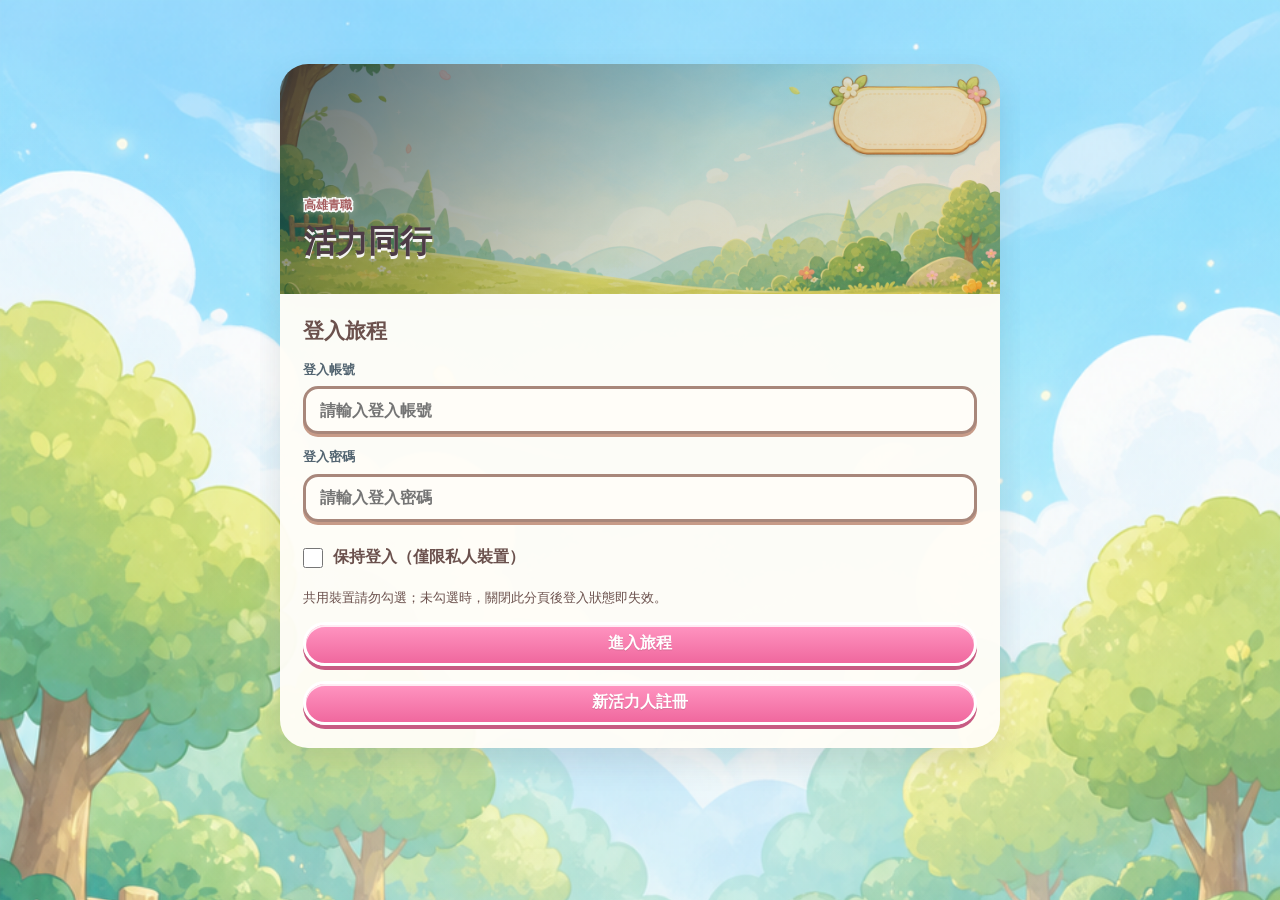
==== html/index.html @ f10e9350 "Add files via upload" ====
<!DOCTYPE html>
<html lang="zh-Hant">
<head>
<meta charset="UTF-8">
  <meta name="viewport" content="width=device-width, initial-scale=1, viewport-fit=cover">
  <link rel="icon" type="image/png" href="../UI/app-icon.png">
  <link rel="apple-touch-icon" href="../UI/app-icon.png">
  <link rel="manifest" href="manifest.webmanifest?v=20260728-v01321-fix12-rc10">
<meta name="apple-mobile-web-app-capable" content="yes">
  <meta name="mobile-web-app-capable" content="yes">
  <meta name="apple-mobile-web-app-status-bar-style" content="default">
  <meta name="apple-mobile-web-app-title" content="高雄青職｜活力同行">
  <meta name="application-name" content="高雄青職｜活力同行">
  <meta name="theme-color" content="#8fd3ff">
  <title>高雄青職｜活力同行</title>
  <link rel="stylesheet" href="style.css?v=20260728-v01321-fix12-two-stage2">
</head>
<body>
  <div class="app-shell">
    <main class="main-panel">

      <!-- 登入 -->
      <section id="authView" class="auth-view">
        <div class="auth-hero">
          <div class="auth-hero-copy">
            <span class="eyebrow">高雄青職</span>
            <h1>活力同行</h1>
          </div>
        </div>

        <section class="auth-card">
          <h2>登入旅程</h2>

          <form id="loginForm" class="form-stack" autocomplete="off">
            <label class="field-label">
              登入帳號
              <input
                id="loginName"
                name="login-account-input"
                type="text"
                autocomplete="off"
                autocapitalize="none"
                spellcheck="false"
                readonly
                placeholder="請輸入登入帳號"
              >
            </label>

            <label class="field-label">
              登入密碼
              <input
                id="loginPassword"
                name="login-password-input"
                type="password"
                autocomplete="new-password"
                readonly
                placeholder="請輸入登入密碼"
              >
            </label>

            <label class="login-persistence-option">
              <input id="keepLoginCheckbox" type="checkbox">
              <span>保持登入（僅限私人裝置）</span>
            </label>
            <p class="login-device-note">共用裝置請勿勾選；未勾選時，關閉此分頁後登入狀態即失效。</p>

            <button class="primary-btn" type="submit">進入旅程</button>
          </form>

          <button id="openRegisterBtn" class="ghost-btn" type="button">
            新活力人註冊
          </button>

          <div id="authMessage" class="message-box hidden"></div>
        </section>
      </section>

      <!-- 首頁 -->
      <section id="homeView" class="view-screen hidden">
        <header class="app-topbar">
          <button id="homeAvatarBtn" class="top-avatar-btn" type="button" aria-label="開啟訊息中心">
            <img id="homeAvatarImg" class="top-avatar-img hidden" alt="活力人頭像">
            <span id="homeAvatarPlaceholder">?</span>
            <span id="homeMessageBadge" class="home-message-badge" aria-label="開啟訊息中心">
              <svg viewBox="0 0 24 24" aria-hidden="true">
                <circle cx="12" cy="12" r="10"></circle>
                <path d="M12 6.5v7"></path>
                <circle cx="12" cy="17.5" r="1"></circle>
              </svg>
            </span>
          </button>

          <div class="topbar-player">
            <strong id="homePlayerName">活力人</strong>
            <span id="homeGroupName"></span>
          </div>

          <div class="topbar-tools">
            <button id="refreshHomeBtn" class="top-tool-btn" type="button" aria-label="更新">
              <span>↻</span>
              <small>更新</small>
            </button>
            <button id="logoutBtn" class="top-tool-btn" type="button" aria-label="登出">
              <span>⇥</span>
              <small>登出</small>
            </button>
          </div>
        </header>

        <section class="home-hero-card">
          <div>
            <span class="hero-kicker">高雄青職</span>
            <h1>活力同行</h1>
            <p id="heroGreetingText"></p>
          </div>

          <div id="homeHeroAnnouncements" class="hero-announcements">
            <div class="hero-announcement-item">尚無公告</div>
          </div>

          <div class="hero-score-grid" aria-label="活力組積分">
            <section class="hero-score-card hero-contribution">
              <span>貢獻</span>
              <strong id="homeContributionText">0</strong>
              <small>點</small>
              <em id="homeContributionSyncText" class="score-sync-badge" hidden></em>
            </section>

            <section class="hero-score-card hero-group-score">
              <span>小組</span>
              <strong id="homeGroupScoreText">0</strong>
              <small>點</small>
              <em id="homeGroupSyncText" class="score-sync-badge" hidden></em>
            </section>
          </div>

        </section>

        <section class="home-player-panel">
          <div class="player-stat-card">
            <span>連續完成</span>
            <strong id="homeStreakText">0 天</strong>
          </div>
          <div class="player-stat-card">
            <span>活力組成員</span>
            <strong id="homeMemberCountText">0</strong>
          </div>
          <button id="openChestCollectionBtn" class="player-stat-card treasure-stat-card" type="button" aria-label="開啟寶藏收藏">
            <span id="homeChestCountText" class="sr-only">已獲得 0 / 8</span>
            <span class="treasure-chest-hero" aria-hidden="true"></span>
          </button>
        </section>

        <section class="journey-map-card">
          <div class="journey-map-head">
            <div>
              <span class="section-kicker"></span>
              <h2 id="homeJourneyChapterText">信心</h2>
            </div>

            <button id="openGroupJourneyBtn" class="journey-more-btn" type="button">
              查看各組
            </button>
          </div>

          <div id="homeJourneyNodes" class="journey-node-track" aria-label="生命成長旅程">
            <button class="journey-node active" type="button" data-journey-node="faith">
              <span>1</span>
              <strong>信心</strong>
            </button>

            <button class="journey-node" type="button" data-journey-node="virtue">
              <span>2</span>
              <strong>美德</strong>
            </button>

            <button class="journey-node" type="button" data-journey-node="knowledge">
              <span>3</span>
              <strong>知識</strong>
            </button>

            <button class="journey-node" type="button" data-journey-node="selfControl">
              <span>4</span>
              <strong>節制</strong>
            </button>

            <button class="journey-node" type="button" data-journey-node="endurance">
              <span>5</span>
              <strong>忍耐</strong>
            </button>

            <button class="journey-node" type="button" data-journey-node="godliness">
              <span>6</span>
              <strong>敬虔</strong>
            </button>

            <button class="journey-node" type="button" data-journey-node="brotherlyAffection">
              <span>7</span>
              <strong>弟兄相愛</strong>
            </button>

            <button class="journey-node" type="button" data-journey-node="love">
              <span>8</span>
              <strong>愛</strong>
            </button>
          </div>

          <div class="journey-foot">
            <span id="homeJourneyNextText">距離美德篇章還有 20,000 點</span>
            <span id="homeJourneyProgressText">0%</span>
          </div>
        </section>

        <section class="home-section group-social-section hidden">
          <p id="homeCampMeta"></p>
          <div id="homeGroupPosts" class="camp-feed"></div>
          <div id="homeSocialMessage" class="result-box hidden"></div>
        </section>

        <section class="home-section task-section">
          <div class="section-heading">
            <div>
              <span class="section-kicker"></span>
              <h2>今日任務</h2>
            </div>
          </div>

          <div class="daily-quest-grid">
            <section class="quest-task-group group-task-group">
              <span class="quest-group-label">小組任務</span>

              <button id="homeMorningBtn" class="quest-card" type="button" data-practice="morning">
                <span class="quest-icon">晨</span>
                <strong>任務</strong>
                <small>—</small>
                <em id="homeMorningStatus">未完成</em>
              </button>
            </section>

            <section class="quest-task-group personal-task-group">
              <span class="quest-group-label">個人任務</span>

              <div class="personal-task-card-row">
                <button id="homeBibleBtn" class="quest-card" type="button" data-practice="bible">
                  <span class="quest-icon">讀</span>
                  <strong>任務</strong>
                  <small>—</small>
                  <em id="homeBibleStatus">未完成</em>
                </button>

                <button id="homePrayerPracticeBtn" class="quest-card" type="button" data-practice="prayer">
                  <span class="quest-icon">禱</span>
                  <strong>任務</strong>
                  <small>—</small>
                  <em id="homePrayerPracticeStatus">未完成</em>
                </button>

                <button id="homeBookBtn" class="quest-card" type="button" data-practice="book">
                  <span class="quest-icon">書</span>
                  <strong>任務</strong>
                  <small>—</small>
                  <em id="homeBookStatus">未完成</em>
                </button>
              </div>
            </section>
          </div>
        </section>

        <section class="home-section task-section weekly-task-section" id="homeWeeklyTaskSection">
          <div class="section-heading">
            <div>
              <span class="section-kicker"></span>
              <div class="weekly-task-title-row">
                <h2>本週任務</h2>
                <p id="homeWeeklyDateText">日期：讀取中...</p>
              </div>
            </div>
          </div>

          <div class="daily-quest-grid">
            <section class="quest-task-group group-task-group">
              <span class="quest-group-label">小組任務</span>

              <button id="homeOutreachVisitBtn" class="quest-card" type="button" data-weekly-task="outreachVisit">
                <span class="quest-icon">訪</span>
                <strong>任務</strong>
                <small>—</small>
                <em id="homeOutreachVisitStatus">未完成</em>
              </button>
            </section>

            <section class="quest-task-group personal-task-group">
              <span class="quest-group-label">個人任務</span>

              <div class="personal-task-card-row">
                <button id="homeWeeklySmallGroupBtn" class="quest-card" type="button" data-weekly-task="smallGroup">
                  <span class="quest-icon">小</span>
                  <strong>任務</strong>
                  <small>—</small>
                  <em id="homeWeeklySmallGroupStatus">未完成</em>
                </button>

                <button id="homeWeeklyPrayerMeetingBtn" class="quest-card" type="button" data-weekly-task="prayerMeeting">
                  <span class="quest-icon">禱</span>
                  <strong>任務</strong>
                  <small>—</small>
                  <em id="homeWeeklyPrayerMeetingStatus">未完成</em>
                </button>

                <button id="homeWeeklyLordDayBtn" class="quest-card" type="button" data-weekly-task="lordDayMeeting">
                  <span class="quest-icon">主</span>
                  <strong>任務</strong>
                  <small>—</small>
                  <em id="homeWeeklyLordDayStatus">未完成</em>
                </button>
              </div>
            </section>
          </div>
        </section>

        <section class="home-section gateway-section">
          <div class="section-heading">
            <div>
              <span class="section-kicker">旅程入口</span>
              <h2>今天的同行</h2>
              <p>守望交通與個人足跡。</p>
            </div>
          </div>

          <div class="gateway-grid">
            <button id="goPrayerBtn" class="gateway-card prayer-gateway" type="button">
              <img src="data:image/svg+xml;charset=UTF-8,%3Csvg xmlns='http://www.w3.org/2000/svg' width='80' height='80'%3E%3C/svg%3E" data-managed-url="../UI/icon-prayer-link.png" data-image-key="iconPrayerLink" alt="">
              <strong>代禱交通</strong>
              <span id="gatewayPrayerText">守望同伴</span>
            </button>

            <button id="goMyBtn" class="gateway-card journey-gateway" type="button">
              <img src="data:image/svg+xml;charset=UTF-8,%3Csvg xmlns='http://www.w3.org/2000/svg' width='80' height='80'%3E%3C/svg%3E" data-managed-url="../UI/icon-growth.png" data-image-key="iconGrowth" alt="">
              <strong>我的足跡</strong>
              <span>貢獻與紀錄</span>
            </button>
          </div>
        </section>

        <div id="homeMessage" class="result-box hidden"></div>
      </section>

      <!-- 代禱交通 -->
      <section id="prayerView" class="view-screen hidden">
        <header class="sub-header">
          <button class="back-view-btn" data-view="home" type="button">‹</button>

          <div>
            <h1>代禱交通</h1>
          </div>

          <button id="refreshPrayerBtn" class="header-action-btn" type="button">更新</button>
        </header>

        <section class="prayer-entry-grid">
          <button id="openPrayerCreateBtn" class="prayer-entry-card" type="button">
            <strong>發起代禱</strong>
          </button>

          <button id="openPrayerMineBtn" class="prayer-entry-card" type="button">
            <strong>管理項目</strong>
          </button>
        </section>

        <section class="prayer-carousel-section">
          <div class="section-heading">
            <div>
              <span class="section-kicker"></span>
              <h2>代禱牆</h2>
              <p id="prayerCarouselStatusText"></p>
            </div>
            <button id="openPrayerExploreBtn" class="section-link-btn" type="button">
              查看全部
            </button>
          </div>

          <div id="prayerCarousel" class="prayer-carousel">
            <div class="empty-card">讀取代禱事項中...</div>
          </div>
        </section>

        <div id="prayerMessage" class="result-box hidden"></div>
      </section>

      <!-- 我的 -->
      <section id="myView" class="view-screen hidden">
        <header class="sub-header">
          <button class="back-view-btn" data-view="home" type="button">‹</button>

          <div>
            <h1>同行手冊</h1>
          </div>

          <button id="myRefreshBtn" class="header-action-btn" type="button">更新</button>
        </header>

        <section class="my-profile-card">
          <button id="myAvatarBtn" class="my-avatar-button" type="button">
            <img id="myAvatarImg" class="my-avatar-img hidden" alt="活力人頭像">
            <span id="myAvatarPlaceholder">?</span>
          </button>

          <div>
            <h2 id="myPlayerName">活力人</h2>
            <p id="myGroupName">未加入活力組</p>
            <button id="openAvatarBtn" class="mini-outline-btn" type="button">更換頭像</button>
          </div>
        </section>

        <section class="my-menu-list" aria-label="我的功能選單">
          <div class="my-menu-grid">
            <button id="openGrowthModalBtn" class="my-grid-btn" type="button">
              <span>同行<br>貢獻</span>
            </button>

            <button id="openVitalGroupsBtn" class="my-grid-btn" type="button">
              <span>活力組<br>管理</span>
            </button>

            <button id="openGroupPostModalBtn" class="my-grid-btn" type="button">
              <span>小組<br>公告</span>
            </button>

            <button id="openPracticeHistoryBtn" class="my-grid-btn" type="button">
              <span>操練<br>紀錄</span>
            </button>

            <button id="openAccountSettingsBtn" class="my-grid-btn" type="button">
              <span>帳號<br>設定</span>
            </button>

            <button id="openLogoutConfirmBtn" class="my-grid-btn" type="button">
              <span>登出</span>
            </button>
          </div>
        </section>

        <div id="myMessage" class="result-box hidden"></div>
      </section>
    </main>

    <nav id="bottomNav" class="bottom-nav hidden">
      <button id="navHomeBtn" type="button"><span>⌂</span>首頁</button>
      <button id="navPrayerBtn" type="button"><span>♡</span>代禱</button>
      <button id="navMyBtn" type="button"><span>◎</span>我的</button>
    </nav>
  </div>

  <!-- 註冊 -->
  <div id="registerModal" class="modal-layer hidden" role="dialog" aria-modal="true">
    <div class="modal-card large-modal-card">
      <div class="modal-header">
        <button class="modal-close-btn" data-close-modal="registerModal" type="button">‹</button>
        <h2>新活力人註冊</h2>
        <span></span>
      </div>

      <form id="registerForm" class="form-stack">
        <label class="field-label">
          照顧區
          <select id="registerCareDistrict" required disabled>
            <option value="">讀取照顧區中...</option>
          </select>
        </label>

        <label class="field-label">
          大區
          <select id="registerCareArea" required disabled>
            <option value="">請先選擇照顧區</option>
          </select>
        </label>

        <label class="field-label">
          帳號
          <input id="registerLoginName" type="text" autocomplete="username" inputmode="latin" placeholder="3 至 32 碼英文字母或數字，不可重複" required>
        </label>

        <label class="field-label">
          密碼
          <input id="registerPassword" type="password" autocomplete="new-password" minlength="8" maxlength="64" placeholder="請設定 8 至 64 碼登入密碼" required>
        </label>

        <label class="field-label">
          確認密碼
          <input id="registerPasswordConfirm" type="password" autocomplete="new-password" minlength="8" maxlength="64" placeholder="請再次輸入登入密碼" required>
        </label>

        <label class="field-label">
          真實姓名
          <input id="registerName" type="text" autocomplete="name" placeholder="請填寫真實姓名" required>
        </label>

        <label class="field-label">
          出生年份（西元）
          <input id="registerBirthYear" type="number" inputmode="numeric" min="1900" step="1" placeholder="例如：1991" required>
        </label>

        <label class="field-label">
          頭像
          <select id="registerAvatarGender">
            <option value="male">弟兄</option>
            <option value="female">姊妹</option>
          </select>
        </label>

        <section class="avatar-picker-card">
          <img id="registerAvatarPreview" class="avatar-preview-img" alt="頭像預覽">

          <div>
            <strong id="registerAvatarInfo">尚未選擇</strong>
            <div class="avatar-step-row">
              <button id="registerPrevAvatarBtn" class="mini-outline-btn" type="button">上一個</button>
              <button id="registerRandomAvatarBtn" class="mini-outline-btn" type="button">隨機</button>
              <button id="registerNextAvatarBtn" class="mini-outline-btn" type="button">下一個</button>
            </div>
          </div>
        </section>

        <button class="primary-btn" type="submit">完成註冊</button>
      </form>

      <div id="registerMessage" class="result-box hidden"></div>
    </div>
  </div>

  <!-- 訊息中心 -->
  <div id="messageCenterModal" class="modal-layer hidden" role="dialog" aria-modal="true" aria-labelledby="messageCenterTitle">
    <div class="modal-card wide-modal-card message-center-card">
      <div class="modal-header">
        <button id="refreshMessageCenterBtn" class="mini-outline-btn" type="button">更新</button>
        <h2 id="messageCenterTitle">訊息中心</h2>
        <button class="modal-close-btn" data-close-modal="messageCenterModal" type="button" aria-label="關閉訊息中心">×</button>
      </div>

      <div class="message-center-tabs" role="tablist" aria-label="訊息類型">
        <button class="message-center-tab active" data-message-center-tab="ANNOUNCEMENT" type="button">系統公告</button>
        <button class="message-center-tab" data-message-center-tab="SPECIAL_TASK" type="button">特殊任務</button>
        <button class="message-center-tab" data-message-center-tab="REWARD_NOTIFICATION" type="button">任務獎勵</button>
      </div>

      <div id="messageCenterStatusMessage" class="result-box hidden"></div>
      <div id="messageCenterEmpty" class="empty-card hidden">目前沒有訊息</div>

      <div id="messageCenterLayout" class="message-center-layout">
        <label id="messageCenterSelectorRow" class="message-center-selector hidden">
          <span>選擇訊息</span>
          <select id="messageCenterSelector"></select>
        </label>

        <article id="messageCenterDetail" class="message-center-detail">
          <header class="message-center-detail-heading">
            <div class="message-center-detail-identity">
              <div id="messageCenterDetailIcon" class="message-center-detail-icon" aria-hidden="true"></div>
              <h3 id="messageCenterDetailTitle"></h3>
            </div>
            <span id="messageCenterDetailType" class="message-center-type-label"></span>
          </header>

          <div class="message-center-detail-copy">
            <section id="messageCenterRewardBox" class="message-center-reward-box hidden">
              <strong>獎勵內容</strong>
              <span id="messageCenterRewardText"></span>
            </section>
            <p id="messageCenterDetailContent" class="message-center-content"></p>
            <label id="messageCenterSuppressRow" class="message-center-suppress hidden">
              <input id="messageCenterSuppressToday" type="checkbox">
              <span>今日不再自動顯示</span>
            </label>
          </div>
        </article>
      </div>

    </div>
  </div>

  <div id="avatarModal" class="modal-layer hidden" role="dialog" aria-modal="true">
    <div class="modal-card">
      <div class="modal-header">
        <button class="modal-close-btn" data-close-modal="avatarModal" type="button">‹</button>
        <h2>更換頭像</h2>
        <span></span>
      </div>

      <label class="field-label">
        頭像類型
        <select id="avatarGenderSelect">
          <option value="male">弟兄</option>
          <option value="female">姊妹</option>
        </select>
      </label>

      <section class="avatar-picker-card">
        <img id="avatarModalPreview" class="avatar-preview-img" alt="頭像預覽">

        <div>
          <strong id="avatarModalInfo">尚未選擇</strong>
          <div class="avatar-step-row">
            <button id="avatarPrevBtn" class="mini-outline-btn" type="button">上一個</button>
            <button id="avatarRandomBtn" class="mini-outline-btn" type="button">隨機</button>
            <button id="avatarNextBtn" class="mini-outline-btn" type="button">下一個</button>
          </div>
        </div>
      </section>

      <button id="avatarSaveBtn" class="primary-btn" type="button">儲存頭像</button>
      <div id="avatarModalMessage" class="result-box hidden"></div>
    </div>
  </div>

  <div id="groupPostModal" class="modal-layer hidden" role="dialog" aria-modal="true">
    <div class="modal-card">
      <div class="modal-header">
        <button class="modal-close-btn" data-close-modal="groupPostModal" type="button">‹</button>
        <h2>小組公告</h2>
        <span></span>
      </div>

      <form id="homeGroupPostForm" class="form-stack">
        <label class="field-label">
          公告內容（15 個中文字以內）
          <input id="homeGroupPostInput" type="text" maxlength="15" placeholder="最多 15 個字">
        </label>
        <button id="homeGroupPostSubmitBtn" class="primary-btn" type="submit">發布公告</button>
        <button id="cancelGroupPostEditBtn" class="secondary-btn hidden" type="button">取消編輯</button>
      </form>

      <section class="management-section">
        <h4>我的小組公告</h4>
        <div id="myGroupPostList" class="modal-list">
          <div class="empty-card">尚未發布小組公告；每位組員最多 1 則。</div>
        </div>
      </section>

      <div id="groupPostMessage" class="result-box hidden"></div>
    </div>
  </div>

  <!-- 帳號設定 -->
  <div id="accountSettingsModal" class="modal-layer hidden" role="dialog" aria-modal="true">
    <div class="modal-card">
      <div class="modal-header">
        <button class="modal-close-btn" data-close-modal="accountSettingsModal" type="button">‹</button>
        <h2>帳號設定</h2>
        <span></span>
      </div>

      <form id="accountProfileForm" class="form-stack">
        <label class="field-label">
          顯示名稱
          <input id="accountDisplayName" type="text" maxlength="20" placeholder="請輸入顯示名稱">
        </label>
        <button class="primary-btn" type="submit">儲存顯示名稱</button>
      </form>

      <form id="changePasswordForm" class="form-stack management-section">
        <h4>修改登入密碼</h4>
        <label class="field-label">
          目前登入密碼
          <input id="currentPasswordCode" type="password" autocomplete="current-password">
        </label>
        <label class="field-label">
          新登入密碼
          <input id="newPasswordCode" type="password" minlength="8" maxlength="64" autocomplete="new-password" placeholder="8 至 64 碼">
        </label>
        <label class="field-label">
          確認新登入密碼
          <input id="confirmNewPasswordCode" type="password" minlength="8" maxlength="64" autocomplete="new-password">
        </label>
        <button class="ghost-btn" type="submit">更新登入密碼</button>
      </form>

      <div id="accountSettingsMessage" class="result-box hidden"></div>
    </div>
  </div>

  <!-- 活力組管理 -->
  <div id="vitalGroupsModal" class="modal-layer hidden" role="dialog" aria-modal="true">
    <div class="modal-card wide-modal-card">
      <div class="modal-header">
        <button class="modal-close-btn" data-close-modal="vitalGroupsModal" type="button">‹</button>
        <h2>活力組管理</h2>
        <span></span>
      </div>

      <section class="confirm-info-card">
        <strong>活力組</strong>
        <p>一人只能加入一個活力組。</p>
      </section>

      <div id="vitalGroupsList" class="modal-list">
        <div class="empty-card">讀取活力組中...</div>
      </div>

      <form id="createVitalGroupForm" class="form-stack management-section">
        <h4>建立活力組</h4>
        <label class="field-label">
          活力組名稱
          <input id="createVitalGroupName" type="text" maxlength="10" placeholder="請輸入 2～10 字">
        </label>
        <button class="primary-btn" type="submit">建立活力組</button>
      </form>

      <form id="joinVitalGroupForm" class="form-stack management-section">
        <h4>用邀請碼加入</h4>
        <label class="field-label">
          邀請碼
          <input id="joinVitalGroupCode" type="text" maxlength="16" placeholder="請輸入邀請碼">
        </label>
        <button class="ghost-btn" type="submit">加入活力組</button>
      </form>

      <div id="vitalGroupsMessage" class="result-box hidden"></div>
    </div>
  </div>

  <!-- 操練確認 -->
  <div id="practiceModal" class="modal-layer hidden" role="dialog" aria-modal="true">
    <div class="modal-card">
      <div class="modal-header">
        <button class="modal-close-btn" data-close-modal="practiceModal" type="button">‹</button>
        <h2>完成今日任務</h2>
        <span></span>
      </div>

      <section class="confirm-info-card">
        <strong id="practiceModalHeading">小組晨興</strong>
        <p id="practiceModalDescription"></p>
        <span id="practiceModalReward" class="reward-chip"></span>
      </section>

      <button id="practiceSubmitBtn" class="primary-btn" type="button">確認完成</button>
      <div id="practiceModalMessage" class="result-box hidden"></div>
    </div>
  </div>

  <!-- 本週任務確認 -->
  <div id="weeklyTaskModal" class="modal-layer hidden" role="dialog" aria-modal="true">
    <div class="modal-card">
      <div class="modal-header">
        <button class="modal-close-btn" data-close-modal="weeklyTaskModal" type="button">‹</button>
        <h2>完成本週任務</h2>
        <span></span>
      </div>

      <section class="confirm-info-card">
        <strong id="weeklyTaskModalHeading">外出探訪</strong>
        <p id="weeklyTaskModalDescription"></p>
        <span id="weeklyTaskModalReward" class="reward-chip"></span>
      </section>

      <button id="weeklyTaskSubmitBtn" class="primary-btn" type="button">確認完成</button>
      <div id="weeklyTaskModalMessage" class="result-box hidden"></div>
    </div>
  </div>

  <!-- 發出代禱 -->
  <div id="prayerCreateModal" class="modal-layer hidden" role="dialog" aria-modal="true">
    <div class="modal-card large-modal-card">
      <div class="modal-header">
        <button class="modal-close-btn" data-close-modal="prayerCreateModal" type="button">‹</button>
        <h2>發出代禱</h2>
        <span></span>
      </div>

      <form id="prayerCreateForm" class="form-stack">
        <label class="field-label">
          代禱標題
          <input id="prayerTitle" type="text" maxlength="10" placeholder="最多 10 個字">
        </label>

        <label class="field-label">
          代禱內容
          <textarea id="prayerContent" rows="6" maxlength="100" placeholder="最多 100 個字"></textarea>
        </label>

        <label class="field-label">
          可見範圍
          <select id="prayerVisibility">
            <option value="group">同活力組可見</option>
            <option value="public">所有人可見</option>
          </select>
        </label>

        <button class="primary-btn" type="submit">送出代禱事項</button>
      </form>

      <div id="prayerCreateMessage" class="result-box hidden"></div>
    </div>
  </div>

  <!-- 為人代禱：搜尋 -->
      <div id="prayerExploreModal" class="modal-layer hidden" role="dialog" aria-modal="true">
    <div class="modal-card wide-modal-card">
      <div class="modal-header">
        <button class="modal-close-btn" data-close-modal="prayerExploreModal" type="button">‹</button>
        <h2>為人代禱</h2>
        <span></span>
      </div>

      <div class="prayer-search-grid compact-filter-bar">
        <label class="field-label">
          發出者搜尋
          <input id="prayerOwnerKeyword" type="search" placeholder="姓名">
        </label>

        <label class="field-label">
          內容搜尋
          <input id="prayerKeyword" type="search" placeholder="標題或內容">
        </label>

        <label class="field-label">
          可見範圍
          <select id="prayerVisibilityFilter">
            <option value="all">全部可見事項</option>
            <option value="group">同活力組</option>
            <option value="public">所有人可見</option>
          </select>
        </label>

        <label class="field-label">
          排序
          <select id="prayerSortMode">
            <option value="groupFirst">同活力組優先</option>
            <option value="latest">最新發出</option>
          </select>
        </label>

        <button id="searchPrayerBtn" class="primary-btn" type="button">搜尋</button>
      </div>

      <p id="prayerExploreMeta" class="modal-meta-text"></p>

      <div id="prayerExploreList" class="modal-list">
        <div class="empty-card">讀取代禱事項中...</div>
      </div>
    </div>
  </div>

  <!-- 我的代禱 -->
  <div id="myPrayerModal" class="modal-layer hidden" role="dialog" aria-modal="true">
    <div class="modal-card wide-modal-card">
      <div class="modal-header">
        <button class="modal-close-btn" data-close-modal="myPrayerModal" type="button">‹</button>
        <h2>我的代禱</h2>
        <span></span>
      </div>

      <p id="myPrayerMeta" class="modal-meta-text"></p>

      <div id="myPrayerList" class="modal-list">
        <div class="empty-card">讀取中...</div>
      </div>
    </div>
  </div>

  <!-- 代禱詳情 -->
  <div id="prayerDetailModal" class="modal-layer hidden" role="dialog" aria-modal="true">
    <div class="modal-card large-modal-card">
      <div class="modal-header">
        <button class="modal-close-btn" data-close-modal="prayerDetailModal" type="button">‹</button>
        <h2>代禱事項</h2>
        <span></span>
      </div>

      <section id="prayerDetailContent" class="prayer-detail-content"></section>
      <div id="prayerDetailActions" class="modal-action-stack"></div>
      <div id="prayerDetailMessage" class="result-box hidden"></div>
    </div>
  </div>

  <!-- 我的代禱管理詳情 -->
  <div id="myPrayerDetailModal" class="modal-layer hidden" role="dialog" aria-modal="true">
    <div class="modal-card wide-modal-card">
      <div class="modal-header">
        <button class="modal-close-btn" data-close-modal="myPrayerDetailModal" type="button">‹</button>
        <h2>代禱管理</h2>
        <span></span>
      </div>

      <div id="myPrayerDetailContent" class="prayer-detail-content"></div>
      <div id="myPrayerDetailActions" class="modal-action-stack"></div>
      <div id="myPrayerDetailMessage" class="result-box hidden"></div>
    </div>
  </div>

  <!-- 編輯代禱 -->
  <div id="prayerEditModal" class="modal-layer hidden" role="dialog" aria-modal="true">
    <div class="modal-card large-modal-card">
      <div class="modal-header">
        <button class="modal-close-btn" data-close-modal="prayerEditModal" type="button">‹</button>
        <h2>編輯代禱內容</h2>
        <span></span>
      </div>

      <form id="prayerEditForm" class="form-stack">
        <label class="field-label">
          主題
          <input id="prayerEditTitle" type="text" maxlength="10">
        </label>

        <label class="field-label">
          內容
          <textarea id="prayerEditContent" rows="6" maxlength="100"></textarea>
        </label>

        <label class="field-label">
          可見範圍
          <select id="prayerEditVisibility">
            <option value="group">同活力組可見</option>
            <option value="public">所有人可見</option>
          </select>
        </label>

        <button class="primary-btn" type="submit">儲存修改</button>
      </form>

      <div id="prayerEditMessage" class="result-box hidden"></div>
    </div>
  </div>

  <!-- 確認 -->
  <div id="confirmModal" class="modal-layer hidden" role="dialog" aria-modal="true">
    <div class="modal-card confirm-modal-card">
      <div class="modal-header">
        <button class="modal-close-btn" data-close-modal="confirmModal" type="button">‹</button>
        <h2 id="confirmModalTitle">確認操作</h2>
        <span></span>
      </div>

      <section class="confirm-info-card">
        <strong id="confirmModalHeading">確定要繼續嗎？</strong>
        <p id="confirmModalDescription"></p>
      </section>

      <div class="modal-action-stack">
        <button id="confirmModalSubmitBtn" class="primary-btn" type="button">確認</button>
        <button class="ghost-btn modal-close-btn" data-close-modal="confirmModal" type="button">取消</button>
      </div>
    </div>
  </div>

  <!-- 通用資料 -->
  <div id="infoModal" class="modal-layer hidden" role="dialog" aria-modal="true">
    <div class="modal-card wide-modal-card">
      <div class="modal-header">
        <button class="modal-close-btn" data-close-modal="infoModal" type="button">‹</button>
        <h2 id="infoModalTitle">詳細資料</h2>
        <span></span>
      </div>

      <div id="infoModalContent" class="info-modal-content"></div>
    </div>
  </div>



  <!-- 寶箱內容浮動視窗 -->
  <div
    id="chestDetailModal"
    class="modal-layer chest-detail-modal-layer hidden"
    role="dialog"
    aria-modal="true"
    aria-labelledby="chestDetailModalTitle"
  >
    <div class="modal-card chest-detail-modal-card">
      <div class="modal-header">
        <button
          class="modal-close-btn"
          data-close-modal="chestDetailModal"
          type="button"
          aria-label="關閉寶箱內容"
        >‹</button>
        <h2 id="chestDetailModalTitle">寶箱內容</h2>
        <span></span>
      </div>

      <section class="chest-detail-content">
        <div id="chestDetailModalVisual" class="chest-detail-visual">
          <img id="chestDetailModalImage" src="" alt="">
        </div>

        <div class="chest-detail-copy">
          <span id="chestDetailModalStatus" class="chest-detail-status">待取得</span>
          <h3 id="chestDetailModalName">寶箱名稱</h3>
          <p id="chestDetailModalText">尚無寶箱內容。</p>
        </div>
      </section>

      <button
        id="chestClaimRewardBtn"
        class="primary-btn chest-detail-close-btn"
        type="button"
      >領取獎勵</button>
    </div>
  </div>

  <!-- Loading -->
  <div id="loadingOverlay" class="loading-overlay hidden">
    <div class="loading-card">
      <div class="spinner"></div>
      <span id="loadingText">處理中...</span>
    </div>
  </div>

  <script src="runtime-settings.js?v=20260729-v01321-fix12-two-stage7-image-speed1"></script>
  <script src="server-client.js?v=20260728-v01321-fix12-two-stage2"></script>
  <script src="script.js?v=20260729-v01321-fix12-two-stage7-image-speed1"></script>
</body>
</html>
---- html/style.css ----
html{
  min-height:100%;
    max-width:100%;
    overflow-x:hidden;
    background:#ece8df;
}

body[data-theme="fresh"]{
  --brand:#4f9f8b;
    --brand-deep:#2f7564;
    --green:#78a96f;
    --green-deep:#3f7a55;
    --gold:#d9b45a;
    --blue:#6ba7bb;
    --teal:#287f88;
    --rose:#d47a86;
}

body[data-theme="night"]{
  --ink:#25313c;
    --ink-soft:#627281;
    --paper:#fbfbf4;
    --paper-2:#eef1e9;
    --brand:#6f8ec7;
    --brand-deep:#365c9a;
    --green:#68a77f;
    --green-deep:#2f745a;
    --gold:#d1a94a;
    --blue:#5679b8;
    --teal:#2b8c9b;
    --rose:#bd6d84;
}

button{
  font:inherit;
  cursor:pointer;
}

button:disabled{
  cursor:not-allowed;
    opacity:.55;
}

body .hidden{
  display:none;
}

.main-panel{
  width:100%;
    max-width:760px;
    margin:0 auto;
    padding:0 10px 24px;
    overflow-x:hidden;
}

.view-screen{
  padding:12px 0 24px;
    animation:view-in .24s ease both;
}

@keyframes view-in{
  from{
    opacity:0;
        transform:translateY(8px);
  }

  to{
    opacity:1;
        transform:none;
  }
}

.section-kicker{
  display:block;
    color:var(--brand-deep);
    font-size:12px;
    font-weight:800;
    letter-spacing:0;
}

.eyebrow{
  display:block;
    color:var(--brand-deep);
    font-size:12px;
    font-weight:800;
    letter-spacing:0;
}

.primary-btn:active{
  transform:scale(.985);
}

.ghost-btn:active{
  transform:scale(.985);
}

.large-outline-btn:active{
  transform:scale(.985);
}

.gateway-card:active{
  transform:scale(.985);
}

.quest-card:active{
  transform:scale(.985);
}

.practice-row:active{
  transform:scale(.985);
}

.prayer-entry-card:active{
  transform:scale(.985);
}

.result-box{
  border-radius:14px;
    padding:11px 12px;
    margin-top:12px;
    background:#fff5f0;
    border:1px solid rgba(181,86,59,.2);
    color:#93503c;
    font-size:13px;
    line-height:1.55;
    white-space:pre-wrap;
}

.message-box{
  border-radius:14px;
    padding:11px 12px;
    margin-top:12px;
    background:#fff5f0;
    border:1px solid rgba(181,86,59,.2);
    color:#93503c;
    font-size:13px;
    line-height:1.55;
    white-space:pre-wrap;
}

.mini-result{
  border-radius:14px;
    padding:11px 12px;
    margin-top:12px;
    background:#fff5f0;
    border:1px solid rgba(181,86,59,.2);
    color:#93503c;
    font-size:13px;
    line-height:1.55;
    white-space:pre-wrap;
}

.message-box.success{
  background:#eef8ef;
    border-color:rgba(79,135,95,.22);
    color:#487c53;
}

.result-box.success{
  background:#eef8ef;
    border-color:rgba(79,135,95,.22);
    color:#487c53;
}

.reward-chip{
  display:inline-block;
    padding:7px 10px;
    border-radius:999px;
    background:#fff1d7;
    color:#aa7133;
    font-size:12px;
    font-weight:800;
}

.info-chip{
  display:inline-flex;
    align-items:center;
    gap:4px;
    border-radius:999px;
    background:#edf3f0;
    color:#567063;
    padding:4px 8px;
    font-size:11px;
    font-weight:700;
}

.auth-view{
  min-height:calc(100vh - 88px);
    display:flex;
    flex-direction:column;
    justify-content:center;
    gap:0;
    padding:26px 0;
}

.auth-hero{
  min-height:230px;
    border-radius:28px 28px 0 0;
    background:linear-gradient(90deg,rgba(26,48,55,.13),rgba(26,48,55,.03)),
        var(--asset-hero-mobile) center / cover no-repeat;
    display:flex;
    align-items:flex-end;
    padding:24px;
    box-shadow:var(--shadow);
}

.auth-hero-copy{
  color:#4d3b46;
    text-shadow:0 3px 0 rgba(255,255,255,.92);
}

.auth-hero h1{
  font-size:32px;
    margin:6px 0;
}

.auth-hero p{
  margin:0;
    font-size:14px;
    line-height:1.7;
}

.auth-card{
  border-radius:0 0 28px 28px;
    padding:23px;
    background:rgba(255,253,247,.96);
    box-shadow:var(--shadow);
}

.auth-card h2{
  margin:0 0 16px;
    font-size:21px;
}

.field-label{
  display:grid;
    gap:8px;
    width:100%;
    margin:0;
    padding:0;
    color:#536571;
    font-size:13px;
    font-weight:800;
    line-height:1.32;
}

.session-choice-row{
  display:flex;
  align-items:flex-start;
  gap:9px;
  color:var(--muted);
  font-size:13px;
  line-height:1.45;
  cursor:pointer;
}

.session-choice-row input{
  width:18px;
  height:18px;
  margin:1px 0 0;
  flex:0 0 auto;
  accent-color:var(--brand);
}

input{
  font:inherit;
  width:100%;
    border:1px solid rgba(97,115,120,.25);
    border-radius:13px;
    background:#fffefa;
    color:var(--ink);
    padding:12px 13px;
    outline:none;
    transition:border-color .15s ease,box-shadow .15s ease;
}

select{
  font:inherit;
  width:100%;
    border:1px solid rgba(97,115,120,.25);
    border-radius:13px;
    background:#fffefa;
    color:var(--ink);
    padding:12px 13px;
    outline:none;
    transition:border-color .15s ease,box-shadow .15s ease;
}

textarea{
  font:inherit;
  width:100%;
    border:1px solid rgba(97,115,120,.25);
    border-radius:13px;
    background:#fffefa;
    color:var(--ink);
    padding:12px 13px;
    outline:none;
    transition:border-color .15s ease,box-shadow .15s ease;
  resize:vertical;
    line-height:1.65;
}

input:focus{
  border-color:rgba(216,120,80,.72);
    box-shadow:0 0 0 3px rgba(216,120,80,.13);
}

textarea:focus{
  border-color:rgba(216,120,80,.72);
    box-shadow:0 0 0 3px rgba(216,120,80,.13);
}

select:focus{
  border-color:rgba(216,120,80,.72);
    box-shadow:0 0 0 3px rgba(216,120,80,.13);
}

.auth-card>.ghost-btn{
  margin-top:11px;
}

.auth-card>.text-btn{
  display:block;
    margin:4px auto 0;
}

.app-topbar{
  display:flex;
    align-items:center;
    gap:10px;
    min-height:58px;
}

.top-avatar-btn{
  position:relative;
    width:46px;
    height:46px;
    flex:0 0 46px;
    border:0;
    border-radius:50%;
    padding:0;
    overflow:visible;
    background:#e8d3bd;
    color:#8d604c;
    font-weight:900;
    display:grid;
    place-items:center;
}

.top-avatar-img{
  display:block;
    width:100%;
    height:100%;
    border-radius:50%;
    object-fit:cover;
}

.my-avatar-img{
  display:block;
    width:100%;
    height:100%;
    border-radius:50%;
    object-fit:cover;
}

.home-message-badge{
  position:absolute;
    right:-6px;
    bottom:-6px;
    z-index:3;
    width:22px;
    height:22px;
    display:grid;
    place-items:center;
    border:2px solid #fff;
    border-radius:50%;
    background:#d93d45;
    box-shadow:0 2px 6px rgba(86,32,36,.32);
    pointer-events:none;
}

.home-message-badge svg{
  width:16px;
    height:16px;
    fill:none;
    stroke:#fff;
    stroke-width:2.4;
    stroke-linecap:round;
}

.home-message-badge svg circle:first-child{
  fill:#d93d45;
    stroke:none;
}

.managed-image-loading{
  opacity:.72;
}

.managed-image-fallback{
  object-fit:contain;
    background:#fff6df;
}

.topbar-player{
  display:grid;
    gap:2px;
    min-width:0;
    flex:1;
}

.topbar-player strong{
  font-size:16px;
    white-space:nowrap;
    overflow:hidden;
    text-overflow:ellipsis;
}

.topbar-player span{
  font-size:12px;
    color:var(--ink-soft);
    white-space:nowrap;
    overflow:hidden;
    text-overflow:ellipsis;
}

.topbar-tools{
  display:flex;
    gap:6px;
}

.top-tool-btn{
  width:38px;
    height:38px;
    border:1px solid var(--line);
    border-radius:12px;
    background:rgba(255,255,255,.72);
    color:var(--ink);
    font-size:20px;
}

.sub-header>.back-view-btn{
  width:38px;
    height:38px;
    border:0;
    border-radius:12px;
    background:rgba(255,255,255,.75);
    color:var(--ink);
    font-size:28px;
    line-height:1;
}

.sub-header>div{
  flex:1;
    min-width:0;
}

.home-hero-card:before{
  content:"";
    position:absolute;
    inset:10px;
    border:1px solid rgba(255,255,255,.2);
    border-radius:6px;
    pointer-events:none;
}

.home-hero-card:after{
  content:"";
    position:absolute;
    right:-26px;
    bottom:-30px;
    width:132px;
    height:132px;
    border:1px solid rgba(245,228,184,.36);
    transform:rotate(18deg);
    pointer-events:none;
}

.home-hero-card>div{
  position:relative;
    z-index:1;
}

.hero-contribution span{
  display:block;
    font-size:10px;
    line-height:1.3;
}

.hero-contribution small{
  display:block;
    font-size:10px;
    line-height:1.3;
}

.hero-meter{
  height:8px;
    border-radius:999px;
    overflow:hidden;
  margin-top:9px;
    background:rgba(255,255,255,.22);
}

.hero-meter i{
  display:block;
    width:0;
    height:100%;
    border-radius:inherit;
    background:linear-gradient(90deg,#f5e4b8,var(--gold),#ffffff);
    transition:width .24s ease;
}

button.player-stat-card{
  font:inherit;
    color:inherit;
    text-align:left;
    cursor:pointer;
}

.sr-only{
  position:absolute;
    width:1px;
    height:1px;
    padding:0;
    margin:-1px;
    overflow:hidden;
    clip:rect(0,0,0,0);
    white-space:nowrap;
    border:0;
}

.treasure-stat-card{
  position:relative;
    display:grid;
    place-items:center;
    min-height:72px;
    padding:6px;
    border:2px solid rgba(120,92,156,.30);
    border-radius:22px;
    background:
      radial-gradient(circle at 18% 20%,rgba(255,255,255,.95),transparent 16%),
      radial-gradient(circle at 80% 22%,rgba(255,216,128,.48),transparent 20%),
      radial-gradient(circle at 50% 78%,rgba(138,224,232,.28),transparent 34%),
      linear-gradient(145deg,#f3ecff 0%,#e3f7ff 52%,#efe3ff 100%);
    box-shadow:
      inset 0 0 0 3px rgba(255,255,255,.58),
      0 4px 0 rgba(116,97,150,.18),
      var(--shadow-soft);
    overflow:hidden;
}

.treasure-stat-card:before{
  content:"";
    position:absolute;
    pointer-events:none;
  inset:0;
    background:
      radial-gradient(circle at 24% 28%,rgba(255,255,255,.92) 0 2px,transparent 3px),
      radial-gradient(circle at 76% 24%,rgba(255,247,196,.95) 0 2px,transparent 3px),
      radial-gradient(circle at 67% 72%,rgba(255,255,255,.82) 0 1.5px,transparent 2.5px),
      radial-gradient(circle at 34% 76%,rgba(177,240,255,.72) 0 2px,transparent 3px);
    opacity:.95;
}

.treasure-stat-card:after{
  content:"";
    position:absolute;
    pointer-events:none;
  width:92px;
    height:92px;
    right:-18px;
    bottom:-26px;
    border-radius:50%;
    background:radial-gradient(circle,rgba(163,118,255,.18) 0%,rgba(163,118,255,0) 72%);
}

.treasure-chest-hero{
  position:relative;
    z-index:1;
    display:block;
    width:40px;
    height:40px;
    background:var(--asset-chest-hero) center / contain no-repeat;
    filter:drop-shadow(0 6px 10px rgba(118,91,71,.22)) drop-shadow(0 0 10px rgba(255,210,110,.30));
    transform:translateY(1px) scale(1.02);
}

.player-stat-card span{
  display:block;
    color:var(--ink-soft);
    font-size:11px;
}

.player-stat-card strong{
  display:block;
    margin-top:4px;
    color:var(--brand-deep);
    font-size:18px;
}

.journey-map-card:before{
  content:"";
    position:absolute;
    left:15px;
    right:15px;
    bottom:62px;
    height:2px;
    background:linear-gradient(90deg,rgba(216,120,80,.14),rgba(47,143,138,.32),rgba(214,167,68,.2));
    pointer-events:none;
}

.journey-map-head p{
  margin:0;
    color:var(--ink-soft);
    font-size:12px;
}

.journey-node-track::-webkit-scrollbar{
  display:none;
}

.journey-node:after{
  content:"";
    position:absolute;
    width:12px;
    height:12px;
    border-top:2px solid rgba(106,130,116,.35);
    border-right:2px solid rgba(106,130,116,.35);
    right:-10px;
    top:27px;
    transform:rotate(45deg);
}

.journey-node:last-child:after{
  display:none;
}

.journey-node strong{
  font-size:11px;
    line-height:1.25;
    text-align:center;
}

.journey-node.passed{
  color:var(--green-deep);
    background:#f2fbf2;
}

.journey-node.passed span{
  background:#b8d8b9;
    color:#24573d;
}

.journey-node.current{
  color:var(--brand-deep);
    background:#fff5e9;
    box-shadow:inset 0 0 0 2px rgba(216,120,80,.45),0 7px 14px rgba(190,108,67,.16);
}

.journey-node.current span{
  background:var(--brand);
    color:white;
}

.journey-foot span:last-child{
  color:var(--brand-deep);
    font-weight:900;
    white-space:nowrap;
}

.camp-post-form{
  display:grid;
    grid-template-columns:1fr auto;
    gap:8px;
}

.camp-post-form input{
  min-height:42px;
}

.camp-post-form button{
  border:0;
    border-radius:8px;
    background:var(--brand);
    color:white;
    font-weight:900;
    padding:0 14px;
}

.camp-card strong{
  margin:0;
}

.camp-card small{
  display:block;
    margin-top:6px;
    color:var(--ink-soft);
    font-size:11px;
}

.small-camp-card p{
  margin-top:0;
}

.treasure-collection-shell{
  display:grid;
    gap:14px;
}

.treasure-loading-card{
  border:2px solid rgba(168,127,90,.24);
    border-radius:22px;
    background:linear-gradient(180deg,#fff8e8,#fff2d8);
    box-shadow:inset 0 0 0 3px rgba(255,255,255,.52);
    padding:18px 14px;
    text-align:center;
    color:#82604b;
    font-weight:900;
}

.treasure-summary-card{
  display:grid;
    grid-template-columns:auto 1fr;
    align-items:center;
    gap:12px;
    border:2px solid rgba(170,123,78,.28);
    border-radius:24px;
    background:
      radial-gradient(circle at 18% 20%,rgba(255,255,255,.92),transparent 18%),
      linear-gradient(135deg,#fff4dc 0%,#ffe8ba 100%);
    box-shadow:
      inset 0 0 0 3px rgba(255,250,236,.62),
      0 5px 0 rgba(148,104,70,.18);
    padding:14px;
}

.treasure-summary-text span{
  display:block;
    color:#977050;
    font-size:12px;
    font-weight:800;
}

.treasure-summary-text strong{
  display:block;
    margin-top:3px;
    color:#6c4a36;
    font-size:20px;
    font-weight:900;
}

.treasure-collection-grid{
  display:grid;
    grid-template-columns:repeat(2,minmax(0,1fr));
    gap:12px;
}

.treasure-collection-item.earned{
  background:
      radial-gradient(circle at 50% 22%,rgba(255,231,159,.56),transparent 28%),
      linear-gradient(180deg,#fff8df 0%,#ffe7b9 100%);
}

.treasure-collection-item.locked{
  filter:grayscale(.18) brightness(.92);
}

.treasure-collection-item.locked img{
  opacity:.45;
}

.treasure-collection-item img{
  width:62px;
    height:62px;
    object-fit:contain;
}

.treasure-collection-item span{
  font-size:13px;
    font-weight:900;
    line-height:1.35;
}

.treasure-collection-badge{
  position:absolute;
    top:8px;
    right:8px;
    padding:4px 8px;
    border-radius:999px;
    font-size:11px;
    font-weight:900;
    color:#7a5635;
    background:rgba(255,255,255,.78);
    box-shadow:0 1px 0 rgba(146,89,72,.16);
}

.treasure-collection-item.earned .treasure-collection-badge{
  color:#6f4b1d;
    background:rgba(255,242,188,.96);
}

.treasure-collection-detail{
  min-height:88px;
    border:2px solid rgba(168,128,95,.24);
    border-radius:20px;
    background:linear-gradient(180deg,#fffdf7,#fff5e6);
    box-shadow:inset 0 0 0 2px rgba(255,255,255,.62);
    padding:14px;
    color:#6f5141;
    line-height:1.55;
}

.treasure-collection-detail h3{
  margin:0;
    font-size:18px;
    color:#694b39;
}

.treasure-collection-detail small{
  display:block;
    margin-top:4px;
    color:#9a745a;
    font-size:12px;
    font-weight:900;
}

.treasure-collection-detail p{
  margin:8px 0 0;
    white-space:pre-line;
    font-weight:850;
}

.quest-progress-rail{
  height:8px;
    border-radius:999px;
    overflow:hidden;
  width:min(170px,100%);
    margin-top:8px;
    background:rgba(96,112,115,.16);
}

.quest-progress-rail i{
  display:block;
    width:0;
    height:100%;
    border-radius:inherit;
    transition:width .24s ease;
    background:linear-gradient(90deg,var(--teal),#79c7a8,var(--gold));
}

.quest-card:hover{
  box-shadow:var(--shadow);
}

.quest-card.done{
  background:linear-gradient(180deg,rgba(245,253,246,.98),rgba(237,248,240,.92)),
        var(--asset-game-panel) center / cover no-repeat,
        radial-gradient(circle at 100% 0,rgba(47,143,138,.18),transparent 42%);
    border-color:rgba(92,150,102,.42);
}

.quest-card.done:before{
  background:linear-gradient(90deg,var(--teal),#75bd82);
}

.quest-card.done .quest-icon{
  background:linear-gradient(135deg,#4d9e89,#78a87b);
    color:#fff;
}

.gateway-card:hover{
  box-shadow:var(--shadow);
}

.daily-gateway{
  background:linear-gradient(145deg,#fff4e8,#fffdf7);
}

.meeting-gateway{
  background:linear-gradient(145deg,#edf8ee,#fffdf7);
}

.prayer-gateway{
  background:linear-gradient(145deg,#eef7f9,#fffdf7);
}

.journey-gateway{
  background:linear-gradient(145deg,#f9f1e2,#fffdf7);
}

.prayer-carousel::-webkit-scrollbar{
  display:none;
}

.prayer-carousel-card footer span:last-child{
  font-weight:900;
    color:var(--brand-deep);
}

.daily-main-copy{
  display:grid;
    gap:5px;
}

.daily-main-copy span{
  font-size:12px;
    color:#916855;
    font-weight:800;
}

.meeting-hero span{
  font-size:12px;
    color:#916855;
    font-weight:800;
}

.daily-main-copy strong{
  font-size:32px;
    line-height:1;
}

.meeting-hero strong{
  font-size:32px;
    line-height:1;
}

.daily-main-copy p{
  margin:0;
    color:#6e7473;
    font-size:13px;
    line-height:1.55;
}

.meeting-hero p{
  margin:0;
    color:#6e7473;
    font-size:13px;
    line-height:1.55;
}

.practice-row:last-child{
  border-bottom:0;
}

.main-practice-row{
  background:#fff5ea;
}

.practice-row.done .practice-row-icon{
  background:#b8d8b9;
    color:#285d43;
}

.practice-row-copy{
  min-width:0;
    display:grid;
    gap:4px;
    flex:1;
}

.practice-row-copy strong{
  font-size:16px;
}

.practice-row-copy small{
  font-size:11px;
    color:var(--ink-soft);
    line-height:1.4;
}

.prayer-entry-card:nth-child(1){
  background:linear-gradient(135deg,#eaf3f9,#f8fcff);
}

.prayer-entry-card:nth-child(2){
  background:linear-gradient(135deg,#fff0e5,#fffaf5);
}

.prayer-entry-card:nth-child(3){
  background:linear-gradient(135deg,#eef6ed,#fbfdf9);
}

.prayer-entry-card span{
  font-size:12px;
    color:var(--ink-soft);
    font-weight:800;
}

.modal-meta-text{
  color:var(--ink-soft);
    font-size:13px;
    margin:0 0 12px;
    line-height:1.5;
}

.prayer-search-grid{
  display:grid;
    grid-template-columns:1fr;
    gap:10px;
    margin-bottom:12px;
}

.prayer-list-card{
  border:1px solid rgba(96,114,118,.16);
    border-radius:17px;
    background:#fffdf8;
    padding:14px;
    display:grid;
    gap:8px;
}

.prayer-list-card h3{
  margin:0;
    font-size:16px;
}

.prayer-list-card p{
  margin:0;
    color:#617076;
    font-size:13px;
    line-height:1.55;
    display:-webkit-box;
    -webkit-line-clamp:3;
    -webkit-box-orient:vertical;
    overflow:hidden;
}

.prayer-list-card .prayer-card-meta{
  display:flex;
    gap:5px;
    flex-wrap:wrap;
}

.prayer-list-card button{
  justify-self:end;
    border:0;
    border-radius:10px;
    background:#f6e8dd;
    color:var(--brand-deep);
    font-size:12px;
    font-weight:900;
    padding:8px 10px;
}

.prayer-detail-meta{
  display:flex;
    flex-wrap:wrap;
    gap:6px;
}

.modal-action-stack .ghost-btn{
  width:100%;
}

.management-section h4{
  margin:0 0 8px;
    font-size:14px;
}

.management-row{
  display:flex;
    align-items:flex-start;
    justify-content:space-between;
    gap:10px;
    padding:9px 0;
    border-bottom:1px solid rgba(100,117,120,.1);
    font-size:13px;
}

.management-row:last-child{
  border-bottom:0;
}

.vital-group-card>div:first-child{
  min-width:0;
}

.member-line{
  display:block;
    margin-top:8px;
    color:#617076;
    font-size:12px;
    line-height:1.45;
}

.danger-outline-btn{
  color:#9a3d3d;
    border-color:rgba(154,61,61,.3);
    background:#fff2f2;
}

.invite-code-chip{
  display:inline-flex;
    align-items:center;
    min-height:26px;
    border-radius:999px;
    background:#f4eadb;
    color:var(--brand-deep);
    padding:4px 9px;
    font-size:12px;
    font-weight:900;
}

.management-row strong{
  font-size:13px;
}

.management-row span{
  color:var(--ink-soft);
    font-size:11px;
    text-align:right;
}

.my-profile-card h2{
  margin:0 0 3px;
    font-size:22px;
}

.my-profile-card p{
  margin:0 0 8px;
    color:var(--ink-soft);
    font-size:13px;
}

.my-contribution-card span{
  display:block;
    color:#8c6756;
    font-size:12px;
    font-weight:800;
}

.my-journey-card span{
  display:block;
    color:#8c6756;
    font-size:12px;
    font-weight:800;
}

.my-contribution-card strong{
  font-size:39px;
    line-height:1.15;
    margin-top:6px;
}

.my-contribution-card small{
  font-weight:800;
    color:#9a705c;
}

.my-journey-card strong{
  display:block;
    font-size:27px;
    margin-top:6px;
    color:var(--green-deep);
}

.my-journey-card p{
  margin:4px 0 10px;
    color:#657570;
    font-size:13px;
}

.my-menu-list button{
  width:100%;
    min-height:69px;
    border:0;
    border-bottom:1px solid rgba(100,117,120,.1);
    background:transparent;
    padding:13px 15px;
    text-align:left;
    display:grid;
    gap:4px;
}

.my-menu-list button:last-child{
  border-bottom:0;
}

.my-menu-list span{
  font-size:16px;
    font-weight:800;
}

.my-menu-list small{
  font-size:12px;
    color:var(--ink-soft);
}

@keyframes modal-bg{
  from{
    opacity:0;
  }

  to{
    opacity:1;
  }
}

@keyframes modal-up{
  from{
    opacity:0;
        transform:translateY(18px);
  }

  to{
    opacity:1;
        transform:none;
  }
}

#practiceModal .confirm-info-card{
  margin-bottom:16px;
}

#weeklyTaskModal .confirm-info-card{
  margin-bottom:16px;
}

#practiceModal .field-label{
  margin-top:4px;
}

#weeklyTaskModal .field-label{
  margin-top:4px;
}

#messageCenterModal{
  padding:max(12px,env(safe-area-inset-top)) max(12px,env(safe-area-inset-right)) max(12px,env(safe-area-inset-bottom)) max(12px,env(safe-area-inset-left));
}

.message-center-card{
  width:min(760px,calc(100vw - 24px));
    max-height:min(900px,calc(100dvh - 24px));
    display:grid;
    grid-template-rows:auto auto minmax(0,1fr);
    overflow:hidden;
    margin:auto;
}

.message-center-tabs{
  display:flex;
    justify-content:center;
    gap:8px;
    padding:14px 16px 10px;
    overflow-x:auto;
    scrollbar-width:thin;
}

.message-center-tab{
  position:relative;
    min-height:42px;
    flex:0 0 auto;
    overflow:visible;
    border:3px solid rgba(104,82,72,.18);
    border-radius:999px;
    padding:0 16px;
    background:#fffaf0;
    color:#705759;
    font-size:15px;
    font-weight:900;
}

.message-center-tab.has-alert::after{
  content:"!";
    position:absolute;
    right:-5px;
    bottom:-6px;
    width:21px;
    height:21px;
    display:grid;
    place-items:center;
    border:3px solid #fffaf0;
    border-radius:50%;
    background:#dc3838;
    color:#fff;
    font-size:14px;
    line-height:1;
    font-weight:1000;
    box-shadow:0 2px 5px rgba(120,38,38,.28);
    pointer-events:none;
}

.message-center-tab.active{
  border-color:#2f7f64;
    background:#e5f6ed;
    color:#1d674f;
}

.message-center-layout{
  min-height:0;
    overflow:auto;
    display:grid;
    gap:12px;
    padding:10px 18px 18px;
}

.message-center-selector{
  display:grid;
    grid-template-columns:auto minmax(0,1fr);
    align-items:center;
    gap:10px;
    padding:10px 12px;
    border:2px solid rgba(104,82,72,.14);
    border-radius:14px;
    background:#fffaf0;
    color:#665957;
    font-size:13px;
    font-weight:900;
}

.message-center-selector select{
  width:100%;
    min-width:0;
    min-height:40px;
    border:2px solid rgba(104,82,72,.18);
    border-radius:10px;
    padding:0 10px;
    background:#fff;
    color:#554546;
    font:inherit;
}

.message-center-detail{
  min-height:0;
    border:3px solid rgba(104,82,72,.14);
    border-radius:24px;
    background:#fffdf8;
    padding:22px 26px 24px;
    display:grid;
    gap:18px;
    align-content:start;
}

.message-center-detail-heading{
  width:100%;
    display:grid;
    grid-template-columns:minmax(0,1fr) auto;
    align-items:center;
    gap:16px;
}

.message-center-detail-identity{
  min-width:0;
    display:flex;
    align-items:center;
    gap:16px;
}

.message-center-detail-icon{
  width:76px;
    height:76px;
    flex:0 0 76px;
    display:grid;
    place-items:center;
    border-radius:50%;
    background:#fff3da;
    color:#c36d2f;
}

.message-center-detail-icon svg{
  width:36px;
    height:36px;
    fill:none;
    stroke:currentColor;
    stroke-width:2.2;
    stroke-linecap:round;
    stroke-linejoin:round;
}

.message-center-detail-icon.is-completed{
  background:#e5f6ed;
    color:#23805d;
}

.message-center-detail-icon.is-reward{
  background:#e5f6ed;
    color:#23805d;
}

.message-center-detail-icon.has-image{
  border-radius:0;
    background:transparent;
    color:inherit;
}

.message-center-detail-icon.has-image img{
  width:100%;
    height:100%;
    object-fit:contain;
    display:block;
}

.message-center-detail-identity h3{
  min-width:0;
    margin:0;
    color:#4d3d40;
    font-size:28px;
    line-height:1.25;
    overflow-wrap:anywhere;
    text-align:left;
}

.message-center-type-label{
  width:max-content;
    max-width:100%;
    padding:8px 13px;
    border-radius:999px;
    background:#f3eee9;
    color:#735e59;
    font-size:15px;
    font-weight:900;
    text-align:center;
}

.message-center-detail-copy{
  width:100%;
    min-width:0;
    display:grid;
    justify-items:center;
    gap:16px;
    text-align:center;
}

.message-center-reward-box{
  width:100%;
    display:grid;
    justify-items:center;
    gap:8px;
    padding:18px 16px;
    border:3px solid #e4d8b6;
    border-radius:22px;
    background:#fff9df;
    text-align:center;
}

.message-center-reward-box strong{
  color:#735957;
    font-size:18px;
}

.message-center-reward-box span{
  color:#765c3f;
    font-size:22px;
    line-height:1.5;
}

.message-center-content{
  width:100%;
    margin:0;
    color:#554c49;
    font-size:20px;
    line-height:1.75;
    text-align:center;
    white-space:pre-wrap;
    overflow-wrap:anywhere;
}

.message-center-suppress{
  width:100%;
    min-height:70px;
    display:flex;
    align-items:center;
    justify-content:center;
    gap:14px;
    padding-top:18px;
    border-top:2px solid rgba(104,82,72,.14);
    color:#665957;
    font-size:19px;
    font-weight:900;
    text-align:center;
    cursor:pointer;
    -webkit-tap-highlight-color:transparent;
}

.message-center-suppress input{
  appearance:none;
    -webkit-appearance:none;
    width:30px;
    height:30px;
    flex:0 0 30px;
    margin:0;
    border:3px solid #7b6967;
    border-radius:8px;
    background:#fff;
    box-shadow:0 2px 0 rgba(96,74,70,.28),0 0 0 2px rgba(255,255,255,.85) inset;
    display:grid;
    place-content:center;
    cursor:pointer;
}

.message-center-suppress input::after{
  content:"";
    width:8px;
    height:15px;
    border-right:4px solid #fff;
    border-bottom:4px solid #fff;
    transform:rotate(45deg) scale(0);
    transform-origin:center;
    transition:transform .12s ease;
}

.message-center-suppress input:checked{
  border-color:#2f7f64;
    background:#2f7f64;
}

.message-center-suppress input:checked::after{
  transform:rotate(45deg) scale(1);
}

.message-center-suppress input:focus-visible{
  outline:3px solid rgba(47,127,100,.3);
    outline-offset:3px;
}

.message-center-suppress input:disabled{
  opacity:1;
    cursor:default;
}

#messageCenterEmpty{
  margin:12px 16px 16px;
}

@media(max-width:720px){
  #messageCenterModal{
    padding:max(10px,env(safe-area-inset-top)) max(10px,env(safe-area-inset-right)) max(10px,env(safe-area-inset-bottom)) max(10px,env(safe-area-inset-left));
  }

  .message-center-card{
    width:calc(100vw - 20px);
        max-height:calc(100dvh - 20px);
  }

  .message-center-tabs{
    justify-content:flex-start;
        padding:12px 12px 8px;
  }

  .message-center-tab{
    min-height:40px;
        padding:0 13px;
        font-size:14px;
  }

  .message-center-tab.has-alert::after{
    right:-6px;
        bottom:-7px;
        width:23px;
        height:23px;
        border-width:3px;
        font-size:15px;
  }

  .message-center-layout{
    padding:8px 12px 14px;
  }

  .message-center-selector{
    grid-template-columns:1fr;
        gap:6px;
  }

  .message-center-detail{
    padding:18px 16px 20px;
        gap:16px;
  }

  .message-center-detail-heading{
    gap:10px;
  }

  .message-center-detail-identity{
    gap:11px;
  }

  .message-center-detail-icon{
    width:58px;
        height:58px;
        flex-basis:58px;
  }

  .message-center-detail-identity h3{
    font-size:22px;
  }

  .message-center-type-label{
    padding:7px 10px;
        font-size:13px;
  }

  .message-center-reward-box{
    padding:15px 12px;
        border-radius:18px;
  }

  .message-center-reward-box strong{
    font-size:16px;
  }

  .message-center-reward-box span{
    font-size:18px;
  }

  .message-center-content{
    font-size:17px;
  }

  .message-center-suppress{
    min-height:62px;
        gap:11px;
        padding-top:15px;
        font-size:17px;
  }

  .message-center-suppress input{
    width:30px;
        height:30px;
        flex-basis:30px;
        border-width:3px;
  }
}

.avatar-picker-card>div{
  display:grid;
    gap:8px;
}

.avatar-preview-img{
  width:72px;
    height:72px;
    border-radius:50%;
    object-fit:cover;
    background:#e8d3bd;
}

.info-modal-content{
  display:grid;
    gap:14px;
}

.info-block{
  border-radius:17px;
    padding:14px;
    background:#f8f4ec;
}

.info-block h3{
  margin:0 0 9px;
    font-size:17px;
}

.footprint-dashboard{
  width:100%;
    min-width:0;
    display:grid;
    gap:16px;
    overflow-x:hidden;
}

.footprint-section{
  min-width:0;
    padding:14px;
    border-radius:18px;
    background:linear-gradient(145deg,#fffdf7,#f3f8f1);
    border:1px solid rgba(96,125,111,.14);
}

.footprint-heading{
  display:flex;
    align-items:center;
    justify-content:space-between;
    gap:10px;
    margin-bottom:12px;
}

.footprint-heading h3{
  margin:0;
    font-size:18px;
}

.footprint-heading span{
  color:var(--ink-soft);
    font-size:12px;
}

.footprint-stats{
  display:grid;
    grid-template-columns:repeat(4,minmax(0,1fr));
    gap:9px;
}

.footprint-stat{
  min-width:0;
    padding:10px 7px;
    border-radius:15px;
    background:#fff;
    text-align:center;
    display:grid;
    gap:2px;
}

.footprint-stat strong{
  color:var(--green-deep);
    font-size:21px;
}

.footprint-stat small{
  color:var(--ink-soft);
    font-size:11px;
}

.footprint-heatmap{
  min-width:0;
    display:grid;
    grid-template-columns:repeat(10,minmax(0,1fr));
    gap:6px;
}

.footprint-day{
  min-width:0;
    aspect-ratio:1;
    padding:4px 2px;
    border:0;
    border-radius:10px;
    background:#edf0ec;
    color:var(--ink);
    display:grid;
    place-content:center;
    gap:1px;
    cursor:pointer;
}

.footprint-day.level-1{
  background:#dff3df
}

.footprint-day.level-2{
  background:#bde5bd
}

.footprint-day.level-3{
  background:#86cf99
}

.footprint-day.level-4{
  background:#49ac78;color:#fff
}

.footprint-day span{
  font-weight:800
}

.footprint-day small{
  font-size:9px;line-height:1.15
}

.footprint-route{
  min-width:0;
    display:grid;
    gap:9px;
}

.footprint-week{
  min-width:0;
    display:grid;
    grid-template-columns:34px minmax(0,1fr);
    gap:10px;
    padding:11px;
    border-radius:15px;
    background:#f1f2ef;
}

.footprint-week.is-partial{
  background:#fff4d8
}

.footprint-week.is-high{
  background:#e0f4e5
}

.footprint-week-marker{
  width:32px;
    height:32px;
    border-radius:50%;
    display:grid;
    place-items:center;
    background:#fff;
    color:var(--green-deep);
    font-weight:900;
}

.footprint-week p{
  margin:4px 0;
    overflow-wrap:anywhere;
    line-height:1.5;
    font-size:12px;
}

.footprint-week small{
  color:var(--ink-soft)
}

.info-attribute-grid{
  display:grid;
    grid-template-columns:repeat(2,minmax(0,1fr));
    gap:9px;
}

.info-attribute-grid>div{
  border-radius:15px;
    padding:12px;
    background:#f4f8f3;
    display:grid;
    gap:4px;
}

.info-attribute-grid span{
  font-size:12px;
    color:#6a7973;
}

.info-attribute-grid strong{
  font-size:23px;
    color:var(--green-deep);
}

.history-entry{
  display:grid;
    gap:4px;
    padding:10px 0;
    border-bottom:1px solid rgba(100,117,120,.13);
    font-size:13px;
}

.history-entry:last-child{
  border-bottom:0;
}

.history-entry span{
  color:var(--ink-soft);
    line-height:1.5;
}

.loading-overlay{
  position:fixed;
    inset:0;
    z-index:200;
    display:grid;
    place-items:center;
    background:rgba(31,42,45,.35);
    backdrop-filter:blur(3px);
}

.loading-card{
  display:flex;
    align-items:center;
    gap:11px;
    border-radius:16px;
    padding:14px 17px;
    background:#fffdf7;
    box-shadow:var(--shadow);
    font-size:14px;
    font-weight:800;
}

.loading-card.is-error{
  flex-direction:column;
    align-items:stretch;
    max-width:min(86vw,360px);
    text-align:center;
}

.loading-action-btn{
  border:0;
    border-radius:999px;
    padding:10px 16px;
    color:#fff;
    background:linear-gradient(180deg,var(--brand),var(--brand-deep));
    font-weight:900;
    box-shadow:0 3px 0 rgba(120,70,55,.24);
}

.spinner{
  width:22px;
    height:22px;
    border:3px solid #ecd9cd;
    border-top-color:var(--brand);
    border-radius:50%;
    animation:spin .75s linear infinite;
}

@keyframes spin{
  to{
    transform:rotate(360deg);
  }
}

.home-hero-card{
  position:relative;
    margin-top:5px;
    border:1px solid rgba(255,255,255,.28);
    border-radius:8px;
    display:flex;
    justify-content:space-between;
    gap:12px;
    background:linear-gradient(135deg,rgba(20,35,43,.66),rgba(20,48,49,.16) 55%,rgba(216,120,80,.18)),
        var(--asset-hero-mobile) center / cover no-repeat;
    color:#fff;
    box-shadow:0 18px 34px rgba(24,38,42,.22);
    overflow:hidden;
    min-height:162px;
    padding:17px;
    align-items:flex-end;
}

.hero-kicker{
  display:block;
    letter-spacing:0;
    color:#fff4cf;
    font-size:20px;
    line-height:1.5;
    font-weight:1000;
    text-shadow:0 2px 10px rgba(0,0,0,.3);
}

.home-hero-card h1{
  margin:5px 0 2px;
    line-height:1.15;
    text-shadow:0 2px 12px rgba(0,0,0,.28);
    margin-top:3px;
    font-size:34px;
}

.home-hero-card p{
  margin:0;
    text-shadow:0 2px 12px rgba(0,0,0,.28);
    max-width:230px;
    font-size:12px;
    line-height:1.45;
    display:-webkit-box;
    -webkit-line-clamp:2;
    -webkit-box-orient:vertical;
    overflow:hidden;
}

.hero-contribution{
  border:1px solid rgba(245,228,184,.46);
    border-radius:8px;
    background:rgba(17,36,42,.58);
    text-align:center;
    backdrop-filter:blur(5px);
    box-shadow:inset 0 0 0 1px rgba(255,255,255,.08);
    width:94px;
    padding:9px 8px;
}

.hero-contribution strong{
  display:inline-block;
    line-height:1.15;
    margin-top:3px;
    font-size:31px;
}

.home-player-panel{
  display:grid;
    margin-top:12px;
    grid-template-columns:repeat(3,minmax(0,1fr));
    gap:8px;
    margin:10px 0 12px;
}

.player-stat-card{
  border:1px solid rgba(96,112,115,.16);
    border-radius:8px;
    background:rgba(255,253,247,.92);
    box-shadow:var(--shadow-soft);
    min-height:78px;
    padding:10px;
}

.camp-feed{
  display:grid;
    gap:7px;
    margin-top:8px;
}

.group-social-section .camp-feed{
  max-height:108px;
    overflow:hidden;
}

.camp-card{
  border:1px solid rgba(96,112,115,.16);
    border-radius:8px;
    background:#fffdf8;
    padding:9px 10px;
}

.camp-card p{
  margin:0;
  color:#53646c;
    margin-top:2px;
    font-size:12px;
    line-height:1.35;
    display:-webkit-box;
    -webkit-line-clamp:2;
    -webkit-box-orient:vertical;
    overflow:hidden;
}

.gateway-card span{
  font-size:12px;
    line-height:1.45;
    color:#68757b;
    display:none;
}

.prayer-owner{
  color:var(--ink);
    font-size:12px;
    font-weight:950;
}

.prayer-carousel-card p{
  margin:0;
    color:#5f6d73;
    font-size:13px;
    line-height:1.65;
    -webkit-line-clamp:3;
    -webkit-box-orient:vertical;
    overflow:hidden;
    display:none;
}

.theme-style-card{
  margin-top:12px;
    border:1px solid rgba(96,112,115,.12);
    border-radius:18px;
    padding:13px;
    display:grid;
    gap:10px;
    background:linear-gradient(135deg,#fffdf7,#eef7f3);
    box-shadow:var(--shadow-soft);
}

.theme-style-card span{
  display:block;
    color:var(--ink-soft);
    font-size:12px;
    font-weight:850;
}

.theme-style-card strong{
  font-size:17px;
}

.theme-style-row{
  display:grid;
    grid-template-columns:repeat(3,minmax(0,1fr));
    gap:7px;
}

.theme-style-row button{
  min-height:38px;
    border:1px solid rgba(96,112,115,.16);
    border-radius:10px;
    background:#fffdf7;
    color:var(--ink);
    font-size:12px;
    font-weight:900;
}

.theme-style-row button.active{
  color:#fff;
    border-color:transparent;
    background:linear-gradient(135deg,var(--brand),var(--teal));
}

body[data-theme="fresh"] .home-hero-card{
  background-image:linear-gradient(135deg,rgba(27,77,73,.6),rgba(77,159,139,.18) 56%,rgba(217,180,90,.2)),
        var(--asset-hero-mobile);
}

body[data-theme="fresh"] .auth-hero{
  background-image:linear-gradient(135deg,rgba(27,77,73,.6),rgba(77,159,139,.18) 56%,rgba(217,180,90,.2)),
        var(--asset-hero-mobile);
}

body[data-theme="night"] .home-hero-card{
  background-image:linear-gradient(135deg,rgba(23,31,55,.78),rgba(47,89,141,.34) 58%,rgba(209,169,74,.2)),
        var(--asset-hero-mobile);
}

body[data-theme="night"] .auth-hero{
  background-image:linear-gradient(135deg,rgba(23,31,55,.78),rgba(47,89,141,.34) 58%,rgba(209,169,74,.2)),
        var(--asset-hero-mobile);
}

.journey-map-card{
  position:relative;
    border:1px solid rgba(63,96,92,.24);
    border-radius:8px;
    background:linear-gradient(115deg,rgba(255,253,247,.95),rgba(247,250,241,.78) 55%,rgba(239,247,249,.72)),
        var(--asset-journey-mobile) center / cover no-repeat;
    box-shadow:var(--shadow-soft);
    overflow:hidden;
    margin-top:9px;
    padding:12px;
}

.journey-map-head{
  display:flex;
    justify-content:space-between;
    gap:12px;
    align-items:center;
}

.journey-map-head h2{
  margin:1px 0;
    font-size:24px;
}

.journey-node-track{
  display:flex;
    overflow-x:auto;
    scroll-snap-type:x mandatory;
    scrollbar-width:none;
    gap:7px;
    padding:8px 0 7px;
}

.journey-node{
  position:relative;
    flex:0 0 72px;
    border:0;
    border-radius:8px;
    background:rgba(255,255,255,.78);
    color:#7b8788;
    scroll-snap-align:start;
    display:grid;
    place-items:center;
    box-shadow:inset 0 0 0 1px rgba(107,124,116,.13);
    padding:10px 8px;
    flex-basis:78px;
    min-height:72px;
    gap:5px;
}

.journey-node span{
  display:grid;
    place-items:center;
    border-radius:8px;
    background:#e7ece7;
    font-size:12px;
    font-weight:900;
    width:31px;
    height:31px;
}

.journey-foot{
  display:flex;
    justify-content:space-between;
    gap:10px;
    color:#5f716e;
    line-height:1.5;
    align-items:center;
    font-size:12px;
}

.group-social-section{
  position:relative;
    border:1px solid rgba(255,255,255,.4);
    border-radius:8px;
    box-shadow:0 18px 34px rgba(24,38,42,.2);
    overflow:hidden;
    margin-top:8px;
    padding:12px;
    background:linear-gradient(180deg,rgba(245,251,242,.86),rgba(255,253,247,.98)),
        var(--asset-game-camp) center / cover no-repeat;
}

.group-social-section .section-heading{
  margin-top:42px;
    margin-bottom:8px;
    margin:0 0 8px;
}

.group-social-section .section-heading>div{
  display:grid;
    grid-template-columns:auto 1fr;
    column-gap:8px;
    align-items:baseline;
}

.group-social-section .section-kicker{
  text-shadow:0 1px 10px rgba(255,255,255,.78);
  grid-column:1 / -1;
}

.group-social-section .section-heading h2{
  text-shadow:0 1px 10px rgba(255,255,255,.78);
  white-space:nowrap;
}

.group-social-section .section-heading p{
  text-shadow:0 1px 10px rgba(255,255,255,.78);
  white-space:nowrap;
}

.task-section .section-heading{
  margin-top:10px;
    margin-bottom:6px;
}

.gateway-section .section-heading{
  margin-top:10px;
    margin-bottom:6px;
}

.home-prayer-section .section-heading{
  margin-top:10px;
    margin-bottom:6px;
}

.daily-quest-grid{
  display:grid;
    grid-template-columns:1fr;
    gap:6px;
}

.quest-card{
  position:relative;
    border:1px solid rgba(96,112,115,.2);
    border-radius:8px;
    background:linear-gradient(180deg,rgba(255,255,255,.88),rgba(255,253,247,.82)),
        var(--asset-game-panel) center / cover no-repeat,
        radial-gradient(circle at 100% 0,rgba(214,167,68,.18),transparent 42%);
    text-align:left;
    display:grid;
    align-content:start;
    box-shadow:var(--shadow-soft);
    transition:transform .15s ease,box-shadow .15s ease;
    overflow:hidden;
    gap:4px;
    min-height:64px;
    grid-template-columns:34px 1fr auto;
    grid-template-rows:auto auto;
    align-items:center;
    column-gap:8px;
    row-gap:1px;
    padding:8px 10px;
}

.quest-card:before{
  content:"";
    position:absolute;
    top:0;
    left:0;
    background:linear-gradient(90deg,var(--brand),var(--gold));
    width:4px;
    height:auto;
    right:auto;
    bottom:0;
}

.quest-card strong{
  grid-column:2;
    font-size:15px;
    line-height:1.1;
    white-space:nowrap;
    overflow:hidden;
    text-overflow:ellipsis;
}

.quest-card small{
  color:var(--ink-soft);
    font-size:11px;
    line-height:1.35;
    -webkit-line-clamp:1;
    -webkit-box-orient:vertical;
    grid-column:2;
    white-space:nowrap;
    display:block;
    overflow:hidden;
    text-overflow:ellipsis;
}

.gateway-grid{
  display:grid;
    grid-template-columns:repeat(4,minmax(0,1fr));
    gap:6px;
}

.gateway-card{
  border:1px solid rgba(96,112,115,.13);
    border-radius:8px;
    display:grid;
    align-content:start;
    box-shadow:var(--shadow-soft);
    color:var(--ink);
    background:#fffdf7;
    transition:transform .15s ease,box-shadow .15s ease;
    justify-items:center;
    text-align:center;
    min-height:66px;
    padding:7px 4px;
    gap:2px;
}

.gateway-card img{
  object-fit:contain;
    margin-bottom:2px;
    margin:0;
    width:25px;
    height:25px;
}

.gateway-card strong{
  line-height:1.2;
    font-size:12px;
    white-space:nowrap;
}

.prayer-carousel{
  overflow-x:auto;
    scrollbar-width:none;
    display:grid;
    overflow:hidden;
    overflow-y:hidden;
    scroll-snap-type:y mandatory;
    padding:2px;
    max-height:120px;
    gap:6px;
}

.prayer-carousel-card{
  border:0;
    text-align:left;
    color:var(--ink);
    background:linear-gradient(150deg,#fffdf7,#f4ece1);
    box-shadow:var(--shadow-soft);
    flex-direction:column;
    width:100%;
    border-radius:13px;
    display:grid;
    gap:4px;
    flex:none;
    scroll-snap-align:start;
    min-height:54px;
    grid-template-columns:1fr auto;
    grid-template-rows:auto auto;
    column-gap:8px;
    padding:8px 10px;
}

.prayer-carousel-card .prayer-card-top{
  display:flex;
    align-items:center;
    justify-content:flex-start;
    grid-column:1 / 3;
    min-width:0;
    gap:6px;
}

.prayer-carousel-card strong{
  line-height:1.25;
    -webkit-line-clamp:1;
    -webkit-box-orient:vertical;
    grid-column:1;
    font-size:15px;
    white-space:nowrap;
    display:block;
    overflow:hidden;
    text-overflow:ellipsis;
}

.prayer-carousel-card footer{
  display:flex;
    gap:8px;
    align-items:center;
    color:#7b6960;
    margin-top:0;
    grid-column:2;
    align-self:center;
    justify-content:flex-end;
    min-width:72px;
    font-size:11px;
}

.prayer-carousel-card footer span:first-child{
  display:none;
}

#homeView:before{
  content:"";
    position:absolute;
    left:-8%;
    right:-8%;
    top:132px;
    height:126px;
    background:radial-gradient(circle at 15% 70%,#8fb878 0 38px,transparent 39px),
        radial-gradient(circle at 24% 60%,#9cc681 0 46px,transparent 47px),
        radial-gradient(circle at 73% 67%,#86ae72 0 42px,transparent 43px),
        radial-gradient(circle at 83% 57%,#9fc984 0 52px,transparent 53px),
        linear-gradient(180deg,transparent 0 62px,#a9c989 63px 70px,transparent 71px);
    opacity:.88;
    pointer-events:none;
}

#homeView .player-stat-card span{
  font-size:10px;
    line-height:1.1;
    white-space:nowrap;
    overflow:hidden;
    text-overflow:ellipsis;
}

#homeView .player-stat-card strong{
  margin:0;
    font-size:17px;
    line-height:1;
}

.game-stage-task:before{
  content:"★";
    position:absolute;
    left:11px;
    top:50%;
    transform:translateY(-50%);
    width:34px;
    height:34px;
    display:grid;
    place-items:center;
    border-radius:12px;
    background:#ffcd5c;
    color:#fff;
    text-shadow:0 2px 0 #b47b40;
}

.game-stage-task span{
  display:block;
    white-space:nowrap;
    overflow:hidden;
    text-overflow:ellipsis;
    line-height:1.18;
  font-size:10px;
    font-weight:950;
}

.game-stage-task strong{
  display:block;
    white-space:nowrap;
    overflow:hidden;
    text-overflow:ellipsis;
    line-height:1.18;
  font-size:13px;
}

#homeView .home-section:not(.group-social-section):not(.task-section){
  margin-top:9px;
    border:4px solid #fff7f2;
    border-radius:20px;
    background:linear-gradient(180deg,rgba(255,252,241,.96),rgba(244,224,204,.94));
    box-shadow:0 5px 0 #c39b82,0 8px 16px rgba(90,60,52,.14);
}

#homeView .section-link-btn{
  border:3px solid #fff7f2;
    border-radius:15px;
    color:#8b4f59;
    background:linear-gradient(180deg,#fff4b8,#ffbf65);
    box-shadow:0 4px 0 #c78357;
}

#homeView .daily-quest-grid::-webkit-scrollbar{
  display:none;
}

#homeView .quest-card em{
  grid-column:auto;
    grid-row:auto;
  margin-top:2px;
    padding:2px 8px;
    border-radius:999px;
    color:#fff;
    background:#bd6857;
}

#homeView .gateway-grid{
  display:flex;
    gap:10px;
    overflow-x:auto;
    padding:2px 2px 8px;
}

#homeView .gateway-grid::-webkit-scrollbar{
  display:none;
}

#homeView .gateway-card{
  flex:0 0 86px;
    min-height:86px;
    border:4px solid #fff7f2;
    border-radius:18px;
    background:linear-gradient(180deg,#fffdf7,#e7f5ee);
    box-shadow:0 5px 0 #9dbf9e;
}

#homeView .gateway-card img{
  width:38px;
    height:38px;
}

#homeView .gateway-card strong{
  color:#495b6a;
    font-size:13px;
}

#homeView .camp-card{
  border:3px solid #fff7f2;
    border-radius:16px;
    background:linear-gradient(180deg,#fffdf8,#f1dcc9);
    box-shadow:0 4px 0 #d0a27e;
}

#homeView .home-hero-card:after{
  content:"";
    position:absolute;
    left:50%;
    bottom:76px;
    width:88px;
    height:74px;
    border:0;
    border-radius:46% 46% 40% 40%;
    transform:translateX(-50%);
    background:radial-gradient(circle at 35% 42%,#303a42 0 4px,transparent 5px),
        radial-gradient(circle at 64% 42%,#303a42 0 4px,transparent 5px),
        radial-gradient(ellipse at 50% 58%,#f4a0aa 0 8px,transparent 9px),
        #fffdf6;
    box-shadow:-28px 24px 0 -18px #fffdf6,
        28px 24px 0 -18px #fffdf6,
        0 9px 0 rgba(84,96,68,.2);
    display:none;
}

#homeView .topbar-player span{
  white-space:nowrap;
    overflow:hidden;
    text-overflow:ellipsis;
    line-height:1.1;
    display:none;
}

#homeView .topbar-tools{
  display:flex;
    gap:8px;
}

#homeView .top-tool-btn span{
  display:block;
    line-height:1;
}

#homeView .top-tool-btn small{
  display:block;
    line-height:1;
  color:#7a625a;
    font-size:10px;
    font-weight:950;
}

#homeView .gateway-section{
  display:none;
}

#homeView .home-hero-card>div:nth-of-type(1){
  width:auto;
    max-width:100%;
}

#homeView .home-hero-card p{
  max-width:210px;
    color:#5b6f74;
    font-weight:800;
    text-shadow:0 1px 0 #fff;
  display:none;
}

.game-stage-label{
  position:absolute;
    top:8px;
    left:50%;
    transform:translateX(-50%);
    min-width:150px;
    padding:5px 15px;
    border:3px solid #fff7f2;
    border-radius:999px;
    background:linear-gradient(180deg,#fff9ef,#f1d8bd);
    color:#8b5b55;
    text-align:center;
    font-weight:950;
    font-size:13px;
    box-shadow:0 4px 0 #c69d82;
    z-index:3;
  display:none;
}

.game-stage-task{
  position:absolute;
    left:16px;
    right:16px;
    bottom:12px;
    min-height:44px;
    padding:7px 12px 7px 58px;
    border:4px solid #fff7f2;
    border-radius:18px;
    background:linear-gradient(180deg,#fffaf0,#f0dcc7);
    color:#7b5651;
    box-shadow:0 5px 0 #b98f78;
    z-index:3;
  display:none;
}

#homeView .home-section .section-kicker:empty{
  display:none;
}

#homeView .home-section .section-heading p:empty{
  display:none;
}

#prayerView .section-kicker:empty{
  display:none;
}

#prayerCarouselStatusText:empty{
  display:none;
}

#homeView .quest-card.done:before{
  background:linear-gradient(90deg,#2f9a77,#8ed269);
}

#homeView .quest-card.done em{
  color:#fff;
    background:#2f9a77;
}

#homeView .quest-card:not(.done) em{
  color:#fff;
    background:#bd6857;
}

.prayer-inline-line{
  display:grid;
    grid-template-columns:auto minmax(0,1fr) auto;
    align-items:center;
    gap:7px;
    width:100%;
}

.prayer-inline-line strong{
  min-width:0;
    white-space:nowrap;
    overflow:hidden;
    text-overflow:ellipsis;
}

.prayer-inline-line .info-chip{
  display:none;
}

#homeView:after{
  content:"";
    position:absolute;
    left:-12%;
    right:-12%;
    background:radial-gradient(circle at 12% 92%,#7db274 0 58px,transparent 60px),
        radial-gradient(circle at 44% 88%,#87bd78 0 64px,transparent 66px),
        radial-gradient(circle at 78% 96%,#7ab071 0 62px,transparent 64px);
    pointer-events:none;
    height:46px;
    bottom:70px;
    opacity:.32;
}

#homeView .empty-card{
  border:3px solid #fff7f2;
    border-radius:16px;
    background:linear-gradient(180deg,#fffdf8,#f1dcc9);
    box-shadow:0 4px 0 #d0a27e;
  min-height:44px;
    padding:10px 12px;
}

.prayer-entry-grid::-webkit-scrollbar{
  display:none;
}

.prayer-entry-card{
  text-align:left;
    display:grid;
    gap:4px;
    color:var(--ink);
    flex:1 1 0;
    min-height:70px;
    border:4px solid #fff7f2;
    border-radius:18px;
    padding:10px 12px;
    background:linear-gradient(180deg,#fffdf7,#e7f5ee);
    box-shadow:0 5px 0 #9dbf9e;
}

.prayer-entry-card strong{
  font-size:16px;
    white-space:nowrap;
}

.prayer-entry-card small{
  font-size:12px;
    color:#68757b;
    display:none;
}

.compact-filter-bar::-webkit-scrollbar{
  display:none;
}

.compact-filter-bar .field-label{
  flex:0 0 132px;
    margin:0;
    font-size:11px;
    font-weight:900;
}

.compact-filter-bar #searchPrayerBtn{
  flex:0 0 82px;
    min-height:38px;
    padding:0 10px;
    border:3px solid #fff7f2;
    border-radius:14px;
    background:linear-gradient(180deg,#fff4b8,#ffbf65);
    box-shadow:0 3px 0 #c78357;
    font-size:13px;
}

.game-prayer-row .status-chip{
  display:none;
}

.journey-board-intro{
  display:flex;
    gap:7px;
    overflow-x:auto;
    padding:4px 2px 10px;
}

.journey-board-intro::-webkit-scrollbar{
  display:none;
}

.journey-board-intro span{
  flex:0 0 auto;
    min-width:64px;
    padding:8px 10px;
    border:3px solid #fff7f2;
    border-radius:14px;
    color:#7d5550;
    background:linear-gradient(180deg,#fff5c3,#f5bd72);
    box-shadow:0 4px 0 #c78357;
    font-weight:950;
    text-align:center;
}

.journey-party-card{
  display:grid;
    grid-template-columns:70px 1fr auto;
    align-items:center;
    gap:9px;
    margin-top:9px;
    padding:10px;
    border:4px solid #fff7f2;
    border-radius:18px;
    background:linear-gradient(180deg,#fffdf8,#e8f5e8);
    box-shadow:0 5px 0 #9dbf9e;
}

.journey-party-rank{
  display:grid;
    place-items:center;
    min-height:52px;
    border-radius:15px;
    color:#fff;
    background:linear-gradient(180deg,#51b999,#2f8f7e);
    font-weight:950;
}

.journey-party-main{
  min-width:0;
    display:grid;
    gap:5px;
}

.journey-party-main strong{
  white-space:nowrap;
    overflow:hidden;
    text-overflow:ellipsis;
}

.journey-party-main span{
  white-space:nowrap;
    overflow:hidden;
    text-overflow:ellipsis;
}

.journey-party-meter{
  height:9px;
    border-radius:999px;
    background:#e6ded0;
    overflow:hidden;
}

.journey-party-meter i{
  display:block;
    height:100%;
    border-radius:inherit;
    background:linear-gradient(90deg,#48bfa4,#ffd35c);
}

.journey-party-card em{
  color:#2f8f7e;
    font-style:normal;
    font-weight:950;
}

.section-heading{
  display:flex;
    justify-content:space-between;
    gap:12px;
    margin:12px 2px 7px;
    align-items:center;
    margin-bottom:9px;
}

.section-heading p{
  margin:0;
    color:var(--ink-soft);
    font-size:12px;
    line-height:1.25;
}

.section-heading .section-kicker{
  margin:0;
    color:var(--ink-soft);
    font-size:12px;
    line-height:1.25;
}

.text-btn{
  border:0;
    background:transparent;
    padding:8px 2px;
    white-space:nowrap;
    color:#2f8f7e;
    font-weight:900;
}

#homeView .hero-contribution span{
  font-size:9px;
    line-height:1.15;
    white-space:nowrap;
}

#homeView .hero-contribution small{
  font-size:9px;
    line-height:1.15;
    white-space:nowrap;
}

#homeView .hero-meter{
  height:7px;
    margin-top:4px;
    background:#f5e4cc;
}

#homeView .journey-map-head{
  align-items:center;
}

#homeView .journey-map-head h2{
  font-size:32px;
    line-height:1;
}

#homeView .task-section{
  margin-top:9px;
    border:4px solid #fff7f2;
    border-radius:20px;
    background:linear-gradient(180deg,rgba(255,252,241,.96),rgba(244,224,204,.94));
    box-shadow:0 5px 0 #c39b82,0 8px 16px rgba(90,60,52,.14);
  padding:12px;
}

#homeView .quest-icon{
  grid-row:auto;
    width:32px;
    height:32px;
    border:3px solid #fff7f2;
    background:#ffe1b9;
    color:#9b5d55;
    border-radius:13px;
}

#homeView .home-prayer-section{
  padding:12px;
}

#homeView .prayer-inline-line .prayer-owner{
  min-width:0;
    color:#283743;
    font-size:12px;
    font-weight:950;
    white-space:nowrap;
    overflow:hidden;
    text-overflow:ellipsis;
}

#homeView .prayer-inline-line strong{
  min-width:0;
    color:#2e5f78;
    font-size:18px;
    line-height:1.15;
    white-space:nowrap;
    overflow:hidden;
    text-overflow:ellipsis;
}













#myView .my-profile-card{
  min-height:122px;
    padding:17px;
}

#myView .my-avatar-button{
  border:5px solid #fff8ed;
    box-shadow:0 5px 0 #bd9279;
}

#myView .my-contribution-card{
  min-height:116px;
    padding:17px;
    background:radial-gradient(circle at 88% 20%,rgba(146,211,205,.26) 0 32px,transparent 33px),
        linear-gradient(180deg,#fffdf8,#f1dcc9);
}

#myView .my-journey-card{
  min-height:116px;
    padding:17px;
    background:radial-gradient(circle at 88% 20%,rgba(146,211,205,.26) 0 32px,transparent 33px),
        linear-gradient(180deg,#fffdf8,#f1dcc9);
}

#myView .my-contribution-card strong{
  color:#2e5f78;
    font-size:44px;
    line-height:1;
}

#myView .my-journey-card strong{
  color:#2f8f7e;
    font-size:34px;
    line-height:1;
}

.compact-filter-bar{
  display:flex;
    gap:7px;
    overflow-x:auto;
    padding:3px 0 9px;
    margin-bottom:6px;
    align-items:end;
    padding-bottom:10px;
}

.bottom-nav button{
  border:0;
    background:transparent;
    display:grid;
    place-items:center;
    gap:1px;
    font-size:11px;
    min-height:54px;
    border-radius:18px;
    color:#647583;
    font-weight:800;
}

.bottom-nav button span{
  line-height:1;
    font-size:20px;
}

@media (min-width:760px){
  body{
    background:var(--asset-bg-desktop) center top / cover fixed no-repeat;
  }

  .main-panel{
    padding-left:20px;
        padding-right:20px;
  }

  .home-hero-card{
    background-image:linear-gradient(135deg,rgba(20,35,43,.66),rgba(20,48,49,.16) 55%,rgba(216,120,80,.18)),
            var(--asset-hero-desktop);
  }

  .auth-hero{
    background-image:linear-gradient(135deg,rgba(20,35,43,.66),rgba(20,48,49,.16) 55%,rgba(216,120,80,.18)),
            var(--asset-hero-desktop);
  }

  .journey-map-card{
    background-image:linear-gradient(115deg,rgba(255,253,247,.95),rgba(247,250,241,.78) 55%,rgba(239,247,249,.72)),
            var(--asset-journey-desktop);
  }

  .daily-quest-grid{
    grid-template-columns:repeat(4,minmax(0,1fr));
  }

  .quest-card{
    min-height:176px;
  }

  .gateway-grid{
    grid-template-columns:repeat(4,minmax(0,1fr));
  }

  .prayer-search-grid{
    grid-template-columns:repeat(2,minmax(0,1fr));
  }

  .bottom-nav{
    border-radius:20px 20px 0 0;
  }

  .prayer-entry-grid{
    grid-template-columns:repeat(3,minmax(0,1fr));
  }
}

:root{
  --ink:#283743;
    --ink-soft:#647583;
    --paper:#fffdf7;
    --paper-2:#f4f0e6;
    --line:rgba(83,100,105,.18);
    --brand:#d87850;
    --brand-deep:#a9553d;
    --green:#6c9875;
    --green-deep:#3e7052;
    --gold:#d6a744;
    --blue:#6f9eb4;
    --teal:#2f8f8a;
    --rose:#c96d75;
    --shadow:0 14px 32px rgba(44,56,60,.13);
    --shadow-soft:0 7px 18px rgba(44,56,60,.09);
    --radius:22px;
    --radius-small:15px;
    --asset-bg-mobile:url("../UI/app-bg-cute-v4.png");
    --asset-bg-desktop:url("../UI/app-bg-cute-v4.png");
    --asset-hero-mobile:url("../UI/hero-journey-cute-v4.png");
    --asset-hero-desktop:url("../UI/hero-journey-cute-v4.png");
    --asset-journey-mobile:url("../UI/journey-map-cute-v4.png");
    --asset-journey-desktop:url("../UI/journey-map-cute-v4.png");
    --asset-game-camp:url("../UI/board-panel-cute-v4.png");
    --asset-game-panel:url("../UI/quest-panel-cute-v4.png");
    --asset-chest-hero:url("../Chest_Assets/Chest_01.png");
    --cute-ink:#6b514d;
    --cute-line:#a8877b;
    --cute-panel:#fff9ef;
    --cute-panel-2:#ffe9d5;
    --cute-green:#9bdc86;
    --cute-green-deep:#61a96e;
    --cute-pink:#ff7fb0;
    --cute-pink-deep:#c75b83;
    --cute-yellow:#ffe77f;
    --cute-blue:#cdefff;
    --cute-shadow:#c79b88;
}

.sub-header h1{
  margin:1px 0 0;
    line-height:1.2;
    color:#4d3b44;
    font-size:27px;
    font-weight:950;
    text-shadow:0 2px 0 #fff;
}

.sub-header span{
  display:block;
    font-size:12px;
    color:#8f746a;
    font-weight:800;
}

.back-view-btn{
  border:3px solid var(--cute-line);
    border-radius:17px;
    background:linear-gradient(180deg,#fffef8,#f6e6d5);
    box-shadow:0 4px 0 var(--cute-shadow);
    color:#6d5651;
    font-weight:950;
}

.modal-close-btn{
  width:38px;
    height:38px;
    font-size:28px;
    line-height:1;
  border:3px solid var(--cute-line);
    border-radius:17px;
    background:linear-gradient(180deg,#fffef8,#f6e6d5);
    box-shadow:0 4px 0 var(--cute-shadow);
    color:#6d5651;
    font-weight:950;
}

.section-heading h2{
  margin:1px 0;
    line-height:1.05;
    color:#4b3b46;
    font-size:26px;
    font-weight:950;
    text-shadow:0 2px 0 #fff;
}

.section-heading h3{
  margin:1px 0;
    line-height:1.05;
    color:#4b3b46;
    font-size:26px;
    font-weight:950;
    text-shadow:0 2px 0 #fff;
}

.section-heading h2::after{
  content:"";
    display:block;
    width:44px;
    height:6px;
    margin-top:5px;
    border-radius:999px;
    background:linear-gradient(90deg,var(--cute-pink),var(--cute-yellow));
}

.section-heading h3::after{
  content:"";
    display:block;
    width:44px;
    height:6px;
    margin-top:5px;
    border-radius:999px;
    background:linear-gradient(90deg,var(--cute-pink),var(--cute-yellow));
}

#homeView .camp-compose-btn{
  min-height:48px;
    border:3px solid #fff;
    border-radius:999px;
    color:#fff;
    background:linear-gradient(180deg,#ff95c1,#f0689e);
    box-shadow:0 4px 0 var(--cute-pink-deep),
        0 2px 0 rgba(255,255,255,.82) inset;
    font-weight:950;
    text-shadow:0 1px 0 rgba(125,65,82,.22);
}

#homeView .app-topbar{
  position:relative;
    z-index:1;
  display:grid;
    margin:0 0 7px;
    padding:0;
    background:transparent;
    box-shadow:none;
    gap:8px;
    grid-template-columns:46px minmax(0,1fr) auto;
}

#homeView .top-avatar-btn{
  width:42px;
    height:42px;
  border:3px solid var(--cute-line);
    background:#fff9ef;
    box-shadow:0 4px 0 var(--cute-shadow);
}

.my-avatar-button{
  border-radius:50%;
    padding:0;
    overflow:hidden;
    color:#8d604c;
    font-weight:900;
    display:grid;
    place-items:center;
    width:76px;
    height:76px;
    flex:0 0 76px;
    font-size:28px;
  border:3px solid var(--cute-line);
    background:#fff9ef;
    box-shadow:0 4px 0 var(--cute-shadow);
}

#homeView .topbar-player{
  min-width:0;
    height:auto;
    align-content:center;
    min-height:48px;
    border-radius:18px;
    padding:7px 14px;
  border:3px solid var(--cute-line);
    background:linear-gradient(180deg,#fff8df,#f7daba);
    box-shadow:0 4px 0 var(--cute-shadow);
}

#homeView .top-tool-btn{
  display:grid;
    place-items:center;
    gap:0;
    font-size:16px;
    line-height:1;
    width:46px;
    height:46px;
    border-radius:17px;
  border:3px solid var(--cute-line);
    background:linear-gradient(180deg,#fff8df,#f7daba);
    box-shadow:0 4px 0 var(--cute-shadow);
}

#homeView .topbar-player strong{
  white-space:nowrap;
    overflow:hidden;
    text-overflow:ellipsis;
    line-height:1.25;
    font-size:17px;
    color:#5b4445;
    font-weight:950;
}

#homeView .player-stat-card{
  padding:6px 8px;
    display:grid;
    grid-template-columns:1fr auto;
    align-items:center;
    column-gap:4px;
    min-height:52px;
    border:3px solid var(--cute-line);
    border-radius:16px;
    background:linear-gradient(180deg,#fff9df,#ffe4ca);
    box-shadow:0 4px 0 var(--cute-shadow),0 2px 0 #fff inset;
}

#homeView .journey-node.current{
  border-color:#ffd76c;
    background:radial-gradient(circle at 86% 20%,rgba(205,239,255,.8) 0 20px,transparent 21px),
        linear-gradient(180deg,#fff7a8,#ffc66f);
    box-shadow:0 4px 0 #d49c55,0 2px 0 #fff inset;
}

#homeView .journey-node.active{
  border-color:#ffd76c;
    background:radial-gradient(circle at 86% 20%,rgba(205,239,255,.8) 0 20px,transparent 21px),
        linear-gradient(180deg,#fff7a8,#ffc66f);
    box-shadow:0 4px 0 #d49c55,0 2px 0 #fff inset;
}

#homeView .quest-card:before{
  width:auto;
    right:0;
    bottom:auto;
    border-radius:12px 12px 0 0;
  height:7px;
    background:linear-gradient(90deg,var(--cute-green),var(--cute-yellow),var(--cute-pink));
}

#homeView .prayer-carousel-card:before{
  border-radius:16px 16px 0 0;
  content:"";
    position:absolute;
    left:0;
    right:0;
    top:0;
  height:7px;
    background:linear-gradient(90deg,var(--cute-green),var(--cute-yellow),var(--cute-pink));
}

#prayerView .prayer-carousel-card:before{
  content:"";
    position:absolute;
    left:0;
    right:0;
    top:0;
  height:7px;
    background:linear-gradient(90deg,var(--cute-green),var(--cute-yellow),var(--cute-pink));
}

.quest-icon{
  display:grid;
    place-items:center;
    font-weight:900;
    box-shadow:inset 0 0 0 1px rgba(169,85,61,.16);
    border-radius:9px;
    font-size:14px;
    grid-row:1 / 3;
    width:31px;
    height:31px;
  border:2px solid #efc9b3;
    color:#9b5a62;
    background:linear-gradient(180deg,#fff3dc,#ffd9be);
}

.practice-row-icon{
  display:grid;
    place-items:center;
    flex:0 0 39px;
    width:39px;
    height:39px;
    font-size:15px;
    font-weight:900;
    border-radius:15px;
    box-shadow:0 3px 0 #d0b098;
  border:2px solid #efc9b3;
    color:#9b5a62;
    background:linear-gradient(180deg,#fff3dc,#ffd9be);
}

.quest-card em{
  margin-top:auto;
    font-size:12px;
    font-style:normal;
    font-weight:900;
    display:inline-flex;
    align-items:center;
    grid-column:3;
    grid-row:1 / 3;
    margin:0;
    min-height:0;
    white-space:nowrap;
  border-radius:999px;
    color:#fff;
    background:linear-gradient(180deg,#bf7d75,#9f5a62);
    box-shadow:0 2px 0 #7e4650;
}

.practice-row em{
  font-style:normal;
    font-size:12px;
    font-weight:900;
    white-space:nowrap;
    padding:5px 8px;
  border-radius:999px;
    color:#fff;
    background:linear-gradient(180deg,#bf7d75,#9f5a62);
    box-shadow:0 2px 0 #7e4650;
}

.quest-card.done em{
  color:var(--green-deep);
  background:linear-gradient(180deg,#75c989,#439d64);
    box-shadow:0 2px 0 #2d7651;
}

.practice-row.done em{
  color:var(--green-deep);
  background:linear-gradient(180deg,#75c989,#439d64);
    box-shadow:0 2px 0 #2d7651;
}

#prayerView .prayer-carousel{
  overflow:visible;
    max-height:none;
    display:grid;
    gap:9px;
}

#homeView .prayer-inline-line{
  display:grid;
    align-items:center;
    gap:8px;
    min-width:0;
    height:100%;
    grid-template-columns:62px minmax(0,1fr) 50px;
}

#homeView .prayer-inline-line span:last-child{
  justify-self:end;
    padding:5px 8px;
    border-radius:999px;
    color:#fff;
    font-size:12px;
    font-weight:950;
    white-space:nowrap;
  background:linear-gradient(180deg,#6ed58c,#3ba866);
    box-shadow:0 3px 0 #287b4f;
}

.modal-layer{
  position:fixed;
    inset:0;
    z-index:100;
    display:flex;
    align-items:center;
    justify-content:center;
    animation:modal-bg .18s ease both;
    padding:max(10px,env(safe-area-inset-top)) max(10px,env(safe-area-inset-right)) max(10px,env(safe-area-inset-bottom)) max(10px,env(safe-area-inset-left));
    background:rgba(63,57,49,.54);
    backdrop-filter:blur(5px);
}

.bottom-nav{
  position:fixed;
    bottom:0;
    z-index:20;
    transform:translateX(-50%);
    display:grid;
    grid-template-columns:repeat(3,minmax(0,1fr));
    gap:4px;
    backdrop-filter:blur(12px);
    left:50%;
    width:min(calc(100vw - 12px),760px);
    padding:7px 8px calc(7px + env(safe-area-inset-bottom));
    border:3px solid var(--cute-line);
    border-bottom:0;
    border-radius:24px 24px 0 0;
    background:rgba(255,253,248,.98);
    box-shadow:0 -5px 0 rgba(199,155,136,.55),0 -12px 22px rgba(70,54,48,.14);
}

.bottom-nav button.active{
  font-weight:900;
    color:#a05067;
    background:linear-gradient(180deg,#fff1f6,#ffe1e9);
    box-shadow:0 3px 0 #e5b2bd inset;
}

body{
  margin:0;
    min-height:100vh;
    max-width:100%;
    overflow-x:hidden;
    font-family:-apple-system,BlinkMacSystemFont,"Noto Sans TC","Microsoft JhengHei",sans-serif;
    letter-spacing:0;
    color:var(--cute-ink);
    background:linear-gradient(180deg,rgba(255,255,255,.08),rgba(255,248,213,.08)),
        var(--asset-bg-mobile) center top / cover fixed no-repeat;
}

.view-screen:not(#homeView){
  margin:-4px -10px 0;
    padding:8px 10px 104px;
    min-height:calc(100vh - 78px);
    overflow:hidden;
  background:transparent;
}

.daily-main-card{
  padding:20px;
  border:3px solid var(--cute-line);
    border-radius:22px;
    box-shadow:0 4px 0 var(--cute-shadow),
        0 8px 0 rgba(255,255,255,.64) inset,
        0 12px 18px rgba(91,70,62,.13);
  background:linear-gradient(180deg,rgba(255,253,247,.86),rgba(255,236,217,.84)),
        var(--asset-game-panel) center / cover no-repeat;
}

.meeting-hero{
  padding:20px;
  display:grid;
    gap:5px;
  border:3px solid var(--cute-line);
    border-radius:22px;
    box-shadow:0 4px 0 var(--cute-shadow),
        0 8px 0 rgba(255,255,255,.64) inset,
        0 12px 18px rgba(91,70,62,.13);
  background:linear-gradient(180deg,rgba(255,253,247,.86),rgba(255,236,217,.84)),
        var(--asset-game-panel) center / cover no-repeat;
}

.my-profile-card{
  display:flex;
    align-items:center;
    gap:14px;
    padding:18px;
  border:3px solid var(--cute-line);
    border-radius:22px;
    box-shadow:0 4px 0 var(--cute-shadow),
        0 8px 0 rgba(255,255,255,.64) inset,
        0 12px 18px rgba(91,70,62,.13);
  background:linear-gradient(180deg,rgba(255,253,247,.86),rgba(255,236,217,.84)),
        var(--asset-game-panel) center / cover no-repeat;
}

.my-contribution-card{
  margin-top:13px;
    padding:18px;
  border:3px solid var(--cute-line);
    border-radius:22px;
    box-shadow:0 4px 0 var(--cute-shadow),
        0 8px 0 rgba(255,255,255,.64) inset,
        0 12px 18px rgba(91,70,62,.13);
  background:linear-gradient(180deg,rgba(255,253,247,.86),rgba(255,236,217,.84)),
        var(--asset-game-panel) center / cover no-repeat;
}

.my-journey-card{
  margin-top:13px;
    padding:18px;
  border:3px solid var(--cute-line);
    border-radius:22px;
    box-shadow:0 4px 0 var(--cute-shadow),
        0 8px 0 rgba(255,255,255,.64) inset,
        0 12px 18px rgba(91,70,62,.13);
  background:linear-gradient(180deg,rgba(255,253,247,.86),rgba(255,236,217,.84)),
        var(--asset-game-panel) center / cover no-repeat;
}

.my-menu-list{
  margin-top:14px;
    overflow:hidden;
  border:3px solid var(--cute-line);
    border-radius:22px;
    box-shadow:0 4px 0 var(--cute-shadow),
        0 8px 0 rgba(255,255,255,.64) inset,
        0 12px 18px rgba(91,70,62,.13);
  background:linear-gradient(180deg,rgba(255,253,247,.86),rgba(255,236,217,.84)),
        var(--asset-game-panel) center / cover no-repeat;
}

.prayer-carousel-section{
  margin-top:23px;
  border:3px solid var(--cute-line);
    border-radius:22px;
    box-shadow:0 4px 0 var(--cute-shadow),
        0 8px 0 rgba(255,255,255,.64) inset,
        0 12px 18px rgba(91,70,62,.13);
  background:linear-gradient(180deg,rgba(255,253,247,.86),rgba(255,236,217,.84)),
        var(--asset-game-panel) center / cover no-repeat;
}

.prayer-entry-grid{
  display:flex;
    gap:9px;
    overflow-x:auto;
    padding:10px;
  border:3px solid var(--cute-line);
    border-radius:22px;
    box-shadow:0 4px 0 var(--cute-shadow),
        0 8px 0 rgba(255,255,255,.64) inset,
        0 12px 18px rgba(91,70,62,.13);
  background:linear-gradient(180deg,rgba(255,253,247,.86),rgba(255,236,217,.84)),
        var(--asset-game-panel) center / cover no-repeat;
}

#homeView .home-section{
  position:relative;
    z-index:1;
  border:3px solid var(--cute-line);
    border-radius:22px;
    box-shadow:0 4px 0 var(--cute-shadow),
        0 8px 0 rgba(255,255,255,.64) inset,
        0 12px 18px rgba(91,70,62,.13);
  background:linear-gradient(180deg,rgba(255,253,247,.86),rgba(255,236,217,.84)),
        var(--asset-game-panel) center / cover no-repeat;
}

.sub-header{
  border:3px solid var(--cute-line);
    border-radius:22px;
    box-shadow:0 4px 0 var(--cute-shadow),
        0 8px 0 rgba(255,255,255,.64) inset,
        0 12px 18px rgba(91,70,62,.13);
  display:flex;
    align-items:center;
    gap:10px;
    justify-content:space-between;
    margin-bottom:14px;
    padding:10px;
    min-height:64px;
  background:linear-gradient(180deg,rgba(255,248,223,.84),rgba(247,218,186,.80)),
        var(--asset-game-camp) center / cover no-repeat;
}

#homeView .home-hero-card:before{
  border:0;
    border-radius:50%;
    inset:auto -28px 18px;
    height:54px;
    background:radial-gradient(circle at 20% 62%,#8ec06f 0 32px,transparent 33px),
        radial-gradient(circle at 78% 54%,#8abd6b 0 38px,transparent 39px);
    opacity:.9;
    display:none;
}

#homeView .home-hero-card .hero-contribution{
  position:absolute;
    inset:18px 14px auto auto;
    min-width:0;
    z-index:4;
    transform:none;
    color:#7a625a;
    text-align:center;
    border:3px solid var(--cute-line);
    border-radius:20px;
    background:linear-gradient(180deg,#fff9df,#ffe1c4);
    box-shadow:0 5px 0 var(--cute-shadow),0 2px 0 #fff inset;
    top:16px;
    right:12px;
    width:76px;
    max-width:76px;
    min-height:76px;
    padding:6px 5px;
}

#homeView .home-hero-card>div.hero-contribution:nth-of-type(2){
  position:absolute;
    inset:18px 14px auto auto;
    min-width:0;
    z-index:4;
    transform:none;
    color:#7a625a;
    text-align:center;
    border:3px solid var(--cute-line);
    border-radius:20px;
    background:linear-gradient(180deg,#fff9df,#ffe1c4);
    box-shadow:0 5px 0 var(--cute-shadow),0 2px 0 #fff inset;
    top:16px;
    right:12px;
    width:76px;
    max-width:76px;
    min-height:76px;
    padding:6px 5px;
}

#homeView .hero-contribution strong{
  text-shadow:0 2px 0 #fff;
    margin:2px 0 1px;
    line-height:1;
    color:var(--cute-pink);
    font-size:28px;
}

#homeView .journey-map-card{
  position:relative;
    z-index:1;
  border:3px solid var(--cute-line);
    border-radius:22px;
    box-shadow:0 4px 0 var(--cute-shadow),
        0 8px 0 rgba(255,255,255,.64) inset,
        0 12px 18px rgba(91,70,62,.13);
  margin-top:9px;
    padding:13px 11px 12px;
    background:linear-gradient(180deg,rgba(255,253,247,.76),rgba(255,236,217,.72)),
        var(--asset-journey-mobile) center / cover no-repeat;
}

#homeView .quest-card.done{
  box-shadow:0 4px 0 #d49c55,0 2px 0 #fff inset;
    background:linear-gradient(180deg,rgba(236,255,244,.78),rgba(198,238,209,.82)),
        var(--asset-game-panel) center / cover no-repeat;
}

.practice-row.done{
  box-shadow:0 4px 0 #d49c55,0 2px 0 #fff inset;
    background:linear-gradient(180deg,rgba(236,255,244,.78),rgba(198,238,209,.82)),
        var(--asset-game-panel) center / cover no-repeat;
}

#homeView .prayer-carousel{
  padding:2px 2px 7px;
    display:grid;
    overflow:hidden;
    max-height:224px;
    gap:8px;
}

#homeView .prayer-carousel-card{
  display:block;
  border:3px solid var(--cute-line);
    border-radius:18px;
    box-shadow:0 4px 0 var(--cute-shadow),0 2px 0 #fff inset;
  background:linear-gradient(180deg,rgba(255,253,248,.78),rgba(255,230,207,.78)),
        var(--asset-game-panel) center / cover no-repeat;
  position:relative;
    overflow:hidden;
    min-height:58px;
    padding:9px 10px;
}

#prayerView .prayer-carousel-card{
  border:3px solid var(--cute-line);
    border-radius:18px;
    box-shadow:0 4px 0 var(--cute-shadow),0 2px 0 #fff inset;
  background:linear-gradient(180deg,rgba(255,253,248,.78),rgba(255,230,207,.78)),
        var(--asset-game-panel) center / cover no-repeat;
  position:relative;
    overflow:hidden;
    min-height:58px;
    padding:9px 10px;
}

.modal-card{
  animation:modal-up .22s ease both;
  border:3px solid var(--cute-line);
    border-radius:24px;
    box-shadow:0 8px 0 var(--cute-shadow),0 18px 38px rgba(50,37,32,.30);
    background:linear-gradient(180deg,rgba(255,253,248,.88),rgba(255,233,213,.88)),
        var(--asset-game-panel) center / cover no-repeat;
}

.wide-modal-card{
  border:3px solid var(--cute-line);
    border-radius:24px;
    box-shadow:0 8px 0 var(--cute-shadow),0 18px 38px rgba(50,37,32,.30);
    background:linear-gradient(180deg,rgba(255,253,248,.88),rgba(255,233,213,.88)),
        var(--asset-game-panel) center / cover no-repeat;
}

#homeView .journey-node-track{
  position:relative;
    gap:14px;
    padding:10px 5px 12px;
}

#homeView .journey-node-track:before{
  content:"";
    position:absolute;
    left:22px;
    right:22px;
    top:50%;
    height:8px;
    border:2px solid rgba(138,102,88,.55);
    border-radius:999px;
    background:linear-gradient(90deg,#ffd96c,#8fe0a0,#8ed9ff,#ff9cc4);
    box-shadow:0 2px 0 rgba(126,88,72,.45),0 2px 0 rgba(255,255,255,.62) inset;
    transform:translateY(-50%);
    z-index:0;
}

#homeView .journey-node:after{
  display:none;
}

#homeView .journey-node{
  border:3px solid var(--cute-line);
    background:radial-gradient(circle at 86% 20%,rgba(205,239,255,.8) 0 20px,transparent 21px),
        linear-gradient(180deg,#fffdf8,#ffe6cf);
    box-shadow:0 4px 0 var(--cute-shadow),0 2px 0 #fff inset;
    position:relative;
    z-index:1;
    flex:0 0 78px;
    flex-basis:64px;
    width:64px;
    min-height:70px;
    padding:6px 4px 5px;
    border-width:3px;
    border-radius:15px;
}

#homeView .journey-node span{
  margin:0 auto 6px;
    width:28px;
    height:28px;
    margin-bottom:5px;
    border-radius:9px;
    font-size:13px;
    line-height:28px;
}

#homeView .journey-node strong{
  line-height:1.12;
    white-space:nowrap;
    font-size:11px;
}

#homeView .quest-card{
  background:linear-gradient(180deg,rgba(255,253,248,.78),rgba(255,230,207,.78)),
        var(--asset-game-panel) center / cover no-repeat;
  grid-template-columns:1fr;
    grid-template-rows:auto auto auto auto;
    justify-items:start;
    align-content:start;
    scroll-snap-align:start;
    flex:0 0 100px;
    border:3px solid var(--cute-line);
    box-shadow:0 4px 0 var(--cute-shadow),0 2px 0 #fff inset;
    flex-basis:120px;
    min-height:102px;
    padding:10px 9px 9px;
    border-width:3px;
    border-radius:16px;
}

#homeView .quest-card .quest-icon{
  width:30px;
    height:30px;
    font-size:14px;
}

#homeView .quest-card strong{
  grid-column:auto;
    grid-row:auto;
  max-width:100%;
    color:#2e85bd;
    font-size:18px;
    line-height:1.12;
}

#homeView .quest-card small{
  grid-column:auto;
    grid-row:auto;
  font-size:12px;
}

.app-shell{
  background:transparent;
  min-height:100vh;
    max-width:100vw;
    overflow-x:hidden;
    padding-bottom:0;
}

#homeView{
  background:transparent;
  position:relative;
    margin:-4px -10px 0;
    padding:8px 10px 118px;
    overflow:hidden;
    min-height:auto;
    padding-bottom:calc(76px + env(safe-area-inset-bottom));
}















#prayerView .prayer-inline-line{
  gap:8px;
    min-width:0;
    height:100%;
    display:grid;
    grid-template-columns:minmax(0,1fr) auto;
    grid-template-rows:auto auto;
    grid-template-areas:"owner action"
        "title action";
    align-items:center;
    column-gap:12px;
    row-gap:3px;
    width:100%;
}

#prayerView .prayer-inline-line .prayer-owner{
  min-width:0;
    color:#283743;
    font-size:12px;
    font-weight:950;
    white-space:nowrap;
    overflow:hidden;
    text-overflow:ellipsis;
  grid-area:owner;
}

#prayerView .prayer-inline-line strong{
  min-width:0;
    color:#2e5f78;
    font-size:18px;
    line-height:1.15;
    white-space:nowrap;
    overflow:hidden;
    text-overflow:ellipsis;
  grid-area:title;
}



#prayerView .prayer-inline-line .info-chip{
  display:none;
}

#prayerView .prayer-inline-line span:last-child{
  background:linear-gradient(180deg,#6ed58c,#3ba866);
    box-shadow:0 3px 0 #287b4f;
  padding:5px 8px;
    border-radius:999px;
    color:#fff;
    font-size:12px;
    font-weight:950;
    white-space:nowrap;
    grid-area:action;
    justify-self:end;
    align-self:center;
    min-width:48px;
    text-align:center;
}

.auth-hero-copy .eyebrow{
  color:#a65d5f;
  -webkit-text-stroke:3px rgba(255,255,255,.92);
    paint-order:stroke fill;
    text-shadow:0 2px 0 #ffffff,
        0 0 8px rgba(255,255,255,.88);
}

#homeView .hero-kicker{
  display:block;
    margin-bottom:2px;
    font-weight:950;
    color:#a65d5f;
    font-size:15px;
  -webkit-text-stroke:3px rgba(255,255,255,.92);
    paint-order:stroke fill;
    text-shadow:0 2px 0 #ffffff,
        0 0 8px rgba(255,255,255,.88);
}

#homeView .hero-announcements{
  max-width:none;
  position:absolute;
  left:14px;
  right:auto;
  bottom:16px;
  z-index:30;
  display:grid;
  grid-template-columns:auto minmax(0,1fr);
  align-items:center;
  gap:8px;
  width:calc(100% - 28px);
  height:42px;
  min-height:42px;
  padding:0 12px;
  overflow:hidden;
  border:3px solid rgba(255,248,237,.92);
  border-radius:999px;
  background:linear-gradient(180deg,rgba(255,253,248,.92),rgba(255,227,198,.88));
  box-shadow:0 4px 0 rgba(172,124,96,.72),0 2px 0 #fff inset;
}

#homeView .hero-announcement-label{
  display:flex;
  align-items:center;
  justify-content:center;
  height:34px;
  margin:0;
  padding:0;
  color:#8f4e58;
  font-style:normal;
  font-size:15px;
  font-weight:950;
  line-height:1;
  white-space:nowrap;
}

#homeView .hero-announcement-window{
  max-width:none;
  position:relative;
  display:block;
  min-width:0;
  width:100%;
  height:34px;
  min-height:34px;
  overflow:hidden;
}

#homeView .hero-announcement-track{
  display:block;
  width:100%;
  min-width:0;
  transition:transform .34s ease;
  will-change:transform;
}

#homeView .hero-announcement-item{
  display:grid;
  grid-template-columns:max-content minmax(0,1fr);
  align-items:center;
  column-gap:7px;
  width:100%;
  height:34px;
  min-height:34px;
  margin:0;
  padding:0;
  color:#5a4046;
  font-size:14px;
  line-height:1;
  white-space:nowrap;
}

.group-post-manage-row strong{
  display:block;
  min-width:0;
  overflow:hidden;
  text-overflow:ellipsis;
  color:#4d3b46;
  font-size:15px;
  line-height:1.25;
}

.group-post-manage-row small{
  display:block;
  min-width:0;
  overflow:hidden;
  text-overflow:ellipsis;
  margin-top:3px;
  color:#806a68;
  font-size:12px;
}

#homeView .hero-announcement-item strong{
  display:flex;
  align-items:center;
  min-width:0;
  width:auto;
  max-width:78px;
  height:34px;
  margin:0;
  padding:0;
  overflow:hidden;
  color:#a5575c;
  font-weight:950;
  line-height:1;
  white-space:nowrap;
  text-overflow:ellipsis;
}

#homeView .hero-announcement-item span{
  display:flex;
  align-items:center;
  min-width:0;
  max-width:none;
  height:34px;
  margin:0;
  padding:0;
  overflow:hidden;
  color:#5a4046;
  font-weight:850;
  line-height:1;
  white-space:nowrap;
  text-overflow:ellipsis;
}

#homeView .hero-announcements.is-empty .hero-announcement-item{
  grid-template-columns:1fr;
  color:#806a68;
  text-align:left;
}

#homeView .group-social-section{
  margin-top:9px;
    border:4px solid #fff7f2;
    border-radius:20px;
    box-shadow:0 5px 0 #c39b82,0 8px 16px rgba(90,60,52,.14);
    background:linear-gradient(180deg,rgba(255,253,247,.72),rgba(255,236,217,.74)),
        var(--asset-game-camp) center / cover no-repeat;
    padding:13px 14px;
}

#homeView .group-social-section .section-heading{
  margin-top:0;
    margin:0 3px 8px;
}

#homeView .group-social-section .section-heading h2{
  font-size:27px;
}

#homeView #homeGroupPosts{
  display:none;
}

*{
  box-sizing:border-box;
}

*::before{
  box-sizing:border-box;
}

*::after{
  box-sizing:border-box;
}

.modal-card:not(.message-center-card){
  width:min(94vw,560px);
    max-height:min(82vh,720px);
    padding:14px 14px calc(18px + env(safe-area-inset-bottom));
    overflow:auto;
    overflow-x:hidden;
}

.large-modal-card{
  border:3px solid var(--cute-line);
    border-radius:24px;
    box-shadow:0 8px 0 var(--cute-shadow),0 18px 38px rgba(50,37,32,.30);
    background:linear-gradient(180deg,rgba(255,253,248,.88),rgba(255,233,213,.88)),
        var(--asset-game-panel) center / cover no-repeat;
  width:min(94vw,560px);
    max-height:min(82vh,720px);
    padding:14px 14px calc(18px + env(safe-area-inset-bottom));
    overflow:auto;
    overflow-x:hidden;
}

.confirm-modal-card{
  width:min(94vw,560px);
    max-height:min(82vh,720px);
    padding:14px 14px calc(18px + env(safe-area-inset-bottom));
    overflow:auto;
    overflow-x:hidden;
}

.wide-modal-card:not(.message-center-card){
  width:min(94vw,680px);
    max-height:min(82vh,720px);
    padding:14px 14px calc(18px + env(safe-area-inset-bottom));
    overflow:auto;
    overflow-x:hidden;
}

.modal-header{
  background:linear-gradient(180deg,rgba(255,248,223,.84),rgba(247,218,186,.80)),
        var(--asset-game-camp) center / cover no-repeat;
  display:grid;
    align-items:center;
    margin-bottom:12px;
    position:relative;
    border:3px solid var(--cute-line);
    border-radius:20px 20px 14px 14px;
    box-shadow:0 4px 0 #6fa35c;
    grid-template-columns:42px minmax(0,1fr) 42px;
    min-height:54px;
    margin:0 0 14px;
    padding:7px 8px;
    overflow:hidden;
}

.message-center-card .modal-header{
  grid-template-columns:auto minmax(0,1fr) 42px;
    overflow:visible;
}

.modal-header h2{
  margin:0;
    justify-self:center;
    border-radius:999px;
    min-width:auto;
    border:0;
    background:transparent;
    box-shadow:none;
    text-shadow:0 2px 0 rgba(255,255,255,.9);
    max-width:100%;
    padding:0 8px;
    color:#5b4445;
    font-size:21px;
    line-height:1.18;
    white-space:normal;
    overflow-wrap:anywhere;
    text-align:center;
}

.modal-header .modal-close-btn{
  width:38px;
    min-width:38px;
    height:38px;
    min-height:38px;
    padding:0;
    font-size:28px;
    line-height:1;
}

.confirm-info-card{
  display:grid;
    gap:6px;
  box-shadow:0 4px 0 #c99b73;
  border:3px solid #d7b5a3;
    border-radius:18px;
  background:linear-gradient(180deg,rgba(255,253,248,.78),rgba(255,230,207,.78)),
        var(--asset-game-panel) center / cover no-repeat;
  width:100%;
    padding:16px;
    overflow:hidden;
    overflow-wrap:anywhere;
}

.prayer-detail-card{
  display:grid;
    gap:10px;
  box-shadow:0 4px 0 #c99b73;
  border:3px solid #d7b5a3;
    border-radius:18px;
  background:linear-gradient(180deg,rgba(255,253,248,.78),rgba(255,230,207,.78)),
        var(--asset-game-panel) center / cover no-repeat;
  width:100%;
    padding:16px;
    overflow:hidden;
    overflow-wrap:anywhere;
}

.management-section{
  margin-top:14px;
    border-top:1px solid var(--line);
    padding-top:13px;
  box-shadow:0 4px 0 #c99b73;
  border:3px solid #d7b5a3;
    border-radius:18px;
  background:linear-gradient(180deg,rgba(255,253,248,.78),rgba(255,230,207,.78)),
        var(--asset-game-panel) center / cover no-repeat;
  width:100%;
    padding:16px;
    overflow:hidden;
    overflow-wrap:anywhere;
}

.empty-card{
  color:var(--ink-soft);
    text-align:center;
    font-size:14px;
    line-height:1.55;
    min-height:48px;
  border:3px solid #d7b5a3;
    border-radius:18px;
  background:linear-gradient(180deg,rgba(255,253,248,.78),rgba(255,230,207,.78)),
        var(--asset-game-panel) center / cover no-repeat;
  width:100%;
    padding:16px;
    overflow:hidden;
    overflow-wrap:anywhere;
}

.confirm-info-card strong{
  font-size:17px;
  max-width:100%;
    margin-left:0;
    margin-right:0;
    line-height:1.42;
    overflow-wrap:anywhere;
}

.confirm-info-card p{
  margin:0;
    color:#647278;
    font-size:13px;
  max-width:100%;
    margin-left:0;
    margin-right:0;
    line-height:1.42;
    overflow-wrap:anywhere;
}

.prayer-detail-card h3{
  margin:0;
    font-size:20px;
  max-width:100%;
    margin-left:0;
    margin-right:0;
    line-height:1.42;
    overflow-wrap:anywhere;
}

.prayer-detail-card p{
  margin:0;
    color:#5b696e;
    font-size:14px;
    white-space:pre-wrap;
  max-width:100%;
    margin-left:0;
    margin-right:0;
    line-height:1.42;
    overflow-wrap:anywhere;
}

.vital-group-card strong{
  display:block;
    font-size:16px;
  max-width:100%;
    margin-left:0;
    margin-right:0;
    line-height:1.42;
    overflow-wrap:anywhere;
}

.vital-group-card p{
  margin:3px 0 8px;
    color:#617076;
    font-size:12px;
  max-width:100%;
    margin-left:0;
    margin-right:0;
    line-height:1.42;
    overflow-wrap:anywhere;
}

.vital-group-card em{
  flex:0 0 auto;
    border-radius:999px;
    background:#eef7ee;
    color:var(--green-deep);
    padding:7px 10px;
    font-size:12px;
    font-style:normal;
    font-weight:900;
    white-space:nowrap;
  max-width:100%;
    margin-left:0;
    margin-right:0;
    line-height:1.42;
    overflow-wrap:anywhere;
}

.field-label input{
  border:3px solid var(--cute-line);
    border-radius:15px;
    background:#fffdf8;
    box-shadow:0 3px 0 var(--cute-shadow);
  width:100%;
    max-width:100%;
    min-height:48px;
    padding:10px 14px;
    font-size:16px;
    line-height:1.35;
    overflow-wrap:anywhere;
}

.field-label select{
  border:3px solid var(--cute-line);
    border-radius:15px;
    background:#fffdf8;
    box-shadow:0 3px 0 var(--cute-shadow);
  width:100%;
    max-width:100%;
    min-height:48px;
    padding:10px 14px;
    font-size:16px;
    line-height:1.35;
    overflow-wrap:anywhere;
}

.compact-filter-bar input{
  border:3px solid var(--cute-line);
    border-radius:15px;
    background:#fffdf8;
    box-shadow:0 3px 0 var(--cute-shadow);
  width:100%;
    max-width:100%;
    min-height:48px;
    padding:10px 14px;
    font-size:16px;
    line-height:1.35;
    overflow-wrap:anywhere;
}

.compact-filter-bar select{
  border:3px solid var(--cute-line);
    border-radius:15px;
    background:#fffdf8;
    box-shadow:0 3px 0 var(--cute-shadow);
  width:100%;
    max-width:100%;
    min-height:48px;
    padding:10px 14px;
    font-size:16px;
    line-height:1.35;
    overflow-wrap:anywhere;
}

.field-label textarea{
  border:3px solid var(--cute-line);
    border-radius:15px;
    background:#fffdf8;
    box-shadow:0 3px 0 var(--cute-shadow);
  width:100%;
    max-width:100%;
    padding:10px 14px;
    font-size:16px;
    line-height:1.35;
    overflow-wrap:anywhere;
    min-height:128px;
    resize:vertical;
}

.modal-list{
  margin-top:13px;
    max-height:55vh;
    overflow:auto;
    padding-right:2px;
    display:grid;
    gap:8px;
  width:100%;
    max-width:100%;
    min-width:0;
}

.form-stack{
  width:100%;
    max-width:100%;
    min-width:0;
  display:grid;
    gap:14px;
    padding-bottom:4px;
}

.modal-action-stack{
  width:100%;
    max-width:100%;
    min-width:0;
  margin-top:12px;
    display:grid;
    gap:12px;
}


.login-persistence-option {
  display: flex;
  align-items: center;
  gap: 0.65rem;
  min-height: 44px;
  font-weight: 700;
  cursor: pointer;
}

.login-persistence-option input {
  width: 20px;
  height: 20px;
  margin: 0;
}

.login-device-note {
  margin: -0.35rem 0 0;
  color: var(--muted-text);
  font-size: 0.82rem;
  line-height: 1.5;
}

.primary-btn{
  transition:transform .15s ease,filter .15s ease,background .15s ease;
  border:3px solid #fff;
    border-radius:999px;
    color:#fff;
    background:linear-gradient(180deg,#ff95c1,#f0689e);
    box-shadow:0 4px 0 var(--cute-pink-deep),
        0 2px 0 rgba(255,255,255,.82) inset;
    text-shadow:0 1px 0 rgba(125,65,82,.22);
    min-height:44px;
    padding:9px 14px;
    font-size:16px;
    line-height:1.18;
    font-weight:950;
    white-space:normal;
    overflow-wrap:anywhere;
    text-align:center;
    width:100%;
}

.ghost-btn{
  transition:transform .15s ease,filter .15s ease,background .15s ease;
  border:3px solid #fff;
    border-radius:999px;
    color:#fff;
    background:linear-gradient(180deg,#ff95c1,#f0689e);
    box-shadow:0 4px 0 var(--cute-pink-deep),
        0 2px 0 rgba(255,255,255,.82) inset;
    text-shadow:0 1px 0 rgba(125,65,82,.22);
    min-height:44px;
    padding:9px 14px;
    font-size:16px;
    line-height:1.18;
    font-weight:950;
    white-space:normal;
    overflow-wrap:anywhere;
    text-align:center;
    width:100%;
}

.large-outline-btn{
  transition:transform .15s ease,filter .15s ease,background .15s ease;
  margin-top:12px;
  border:3px solid #fff;
    border-radius:999px;
    color:#fff;
    background:linear-gradient(180deg,#ff95c1,#f0689e);
    box-shadow:0 4px 0 var(--cute-pink-deep),
        0 2px 0 rgba(255,255,255,.82) inset;
    text-shadow:0 1px 0 rgba(125,65,82,.22);
    min-height:44px;
    padding:9px 14px;
    font-size:16px;
    line-height:1.18;
    font-weight:950;
    white-space:normal;
    overflow-wrap:anywhere;
    text-align:center;
    width:100%;
}

.mini-outline-btn{
  transition:transform .15s ease,filter .15s ease,background .15s ease;
  display:inline-flex;
    align-items:center;
    justify-content:center;
  border:3px solid #fff;
    border-radius:999px;
  color:#7a535c;
    background:linear-gradient(180deg,#fff9c9,#ffd976);
    box-shadow:0 4px 0 #d09b4f,
        0 2px 0 rgba(255,255,255,.85) inset;
    text-shadow:none;
  min-height:44px;
    padding:9px 14px;
    line-height:1.18;
    font-weight:950;
    white-space:normal;
    overflow-wrap:anywhere;
    text-align:center;
  font-size:14px;
}

.header-action-btn{
  transition:transform .15s ease,filter .15s ease,background .15s ease;
  border:3px solid #fff;
    border-radius:999px;
  color:#7a535c;
    background:linear-gradient(180deg,#fff9c9,#ffd976);
    box-shadow:0 4px 0 #d09b4f,
        0 2px 0 rgba(255,255,255,.85) inset;
    text-shadow:none;
  min-height:44px;
    padding:9px 14px;
    line-height:1.18;
    font-weight:950;
    white-space:normal;
    overflow-wrap:anywhere;
    text-align:center;
  font-size:14px;
}

.section-link-btn{
  border:3px solid #fff;
    border-radius:999px;
  color:#7a535c;
    background:linear-gradient(180deg,#fff9c9,#ffd976);
    box-shadow:0 4px 0 #d09b4f,
        0 2px 0 rgba(255,255,255,.85) inset;
    text-shadow:none;
  min-height:44px;
    padding:9px 14px;
    line-height:1.18;
    font-weight:950;
    white-space:normal;
    overflow-wrap:anywhere;
    text-align:center;
  font-size:14px;
}

.journey-more-btn{
  border:1px solid rgba(76,107,83,.3);
    border-radius:8px;
    background:#f5fbf3;
    color:var(--green-deep);
  min-height:44px;
    padding:9px 14px;
    line-height:1.18;
    font-weight:950;
    white-space:normal;
    overflow-wrap:anywhere;
    text-align:center;
  font-size:14px;
}

.camp-compose-btn{
  width:100%;
    border:1px solid rgba(169,85,61,.24);
    border-radius:8px;
    color:#fff;
    background:linear-gradient(135deg,var(--brand),var(--brand-deep));
    box-shadow:0 8px 18px rgba(169,85,61,.18);
  min-height:44px;
    padding:9px 14px;
    line-height:1.18;
    font-weight:950;
    white-space:normal;
    overflow-wrap:anywhere;
    text-align:center;
  font-size:14px;
}

.vital-group-actions button{
  min-height:44px;
    padding:9px 14px;
    line-height:1.18;
    font-weight:950;
    white-space:normal;
    overflow-wrap:anywhere;
    text-align:center;
  font-size:14px;
}

.vital-group-card{
  width:100%;
    padding:16px;
    overflow:hidden;
    overflow-wrap:anywhere;
  align-items:center;
    justify-content:space-between;
    border:1px solid rgba(96,114,118,.16);
    border-radius:8px;
    background:#fffdf8;
    display:grid;
    grid-template-columns:minmax(0,1fr);
    gap:12px;
}

.vital-group-actions{
  width:100%;
    max-width:100%;
    min-width:0;
  flex:0 0 auto;
    justify-items:end;
    display:grid;
    grid-template-columns:repeat(2,minmax(0,1fr));
    gap:10px;
    align-items:stretch;
}

.vital-group-actions:empty{
  display:none;
}

.vital-group-actions .mini-outline-btn{
  width:100%;
    min-width:0;
    padding-left:8px;
    padding-right:8px;
}

.avatar-picker-card{
  width:100%;
    padding:16px;
    overflow:hidden;
    overflow-wrap:anywhere;
  border-radius:17px;
    background:#f7f2eb;
    display:grid;
    grid-template-columns:88px minmax(0,1fr);
    gap:14px;
    align-items:center;
}

.avatar-step-row{
  width:100%;
    max-width:100%;
    min-width:0;
  flex-wrap:wrap;
    display:grid;
    grid-template-columns:repeat(3,minmax(0,1fr));
    gap:8px;
}

.avatar-step-row .mini-outline-btn{
  min-width:0;
    padding-left:6px;
    padding-right:6px;
    font-size:13px;
}

.practice-list-card{
  border:3px solid var(--cute-line);
    border-radius:22px;
    box-shadow:0 4px 0 var(--cute-shadow),
        0 8px 0 rgba(255,255,255,.64) inset,
        0 12px 18px rgba(91,70,62,.13);
  background:linear-gradient(180deg,rgba(255,253,247,.86),rgba(255,236,217,.84)),
        var(--asset-game-panel) center / cover no-repeat;
  margin-top:14px;
    display:grid;
    gap:9px;
    padding:10px;
    overflow:hidden;
}

.practice-row{
  border:3px solid var(--cute-line);
    border-radius:18px;
    box-shadow:0 4px 0 var(--cute-shadow),0 2px 0 #fff inset;
  background:linear-gradient(180deg,rgba(255,253,248,.78),rgba(255,230,207,.78)),
        var(--asset-game-panel) center / cover no-repeat;
  width:100%;
    border-bottom:1px solid rgba(100,117,120,.11);
    display:flex;
    align-items:center;
    text-align:left;
    color:var(--ink);
    min-height:70px;
    grid-template-columns:44px minmax(0,1fr) auto;
    gap:12px;
    padding:14px;
    min-width:0;
}

.practice-row strong{
  min-width:0;
    overflow-wrap:anywhere;
}

.practice-row span{
  min-width:0;
    overflow-wrap:anywhere;
}

.practice-row small{
  min-width:0;
    overflow-wrap:anywhere;
}

#myView .my-summary-grid{
  display:grid;
    grid-template-columns:repeat(2,minmax(0,1fr));
    gap:10px;
    align-items:stretch;
}

#myView .my-summary-grid .my-contribution-card{
  min-height:146px;
    height:100%;
    padding:14px;
    margin:0;
}

#myView .my-summary-grid .my-journey-card{
  min-height:146px;
    height:100%;
    padding:14px;
    margin:0;
}

#myView .my-summary-grid span{
  font-size:12px;
    line-height:1.35;
}

#myView .my-summary-grid p{
  font-size:12px;
    line-height:1.35;
}

#myView .my-summary-grid small{
  font-size:12px;
    line-height:1.35;
}

#myView .my-summary-grid .my-contribution-card strong{
  font-size:32px;
    line-height:1.05;
}

#myView .my-summary-grid .my-journey-card strong{
  font-size:32px;
    line-height:1.05;
}

#myView .my-summary-grid .mini-outline-btn{
  min-height:36px;
    padding:7px 10px;
    font-size:12px;
    white-space:nowrap;
}

.group-post-manage-row{
  display:grid;
    width:100%;
    padding:12px;
    border:3px solid var(--cute-line);
    border-radius:16px;
    background:linear-gradient(180deg,rgba(255,253,248,.82),rgba(255,230,207,.82)),
        var(--asset-game-panel) center / cover no-repeat;
    box-shadow:0 4px 0 var(--cute-shadow),0 2px 0 #fff inset;
    grid-template-columns:minmax(0,1fr) auto;
    gap:10px;
    align-items:center;
}

.group-post-actions{
  display:grid;
    grid-template-columns:repeat(2,minmax(54px,auto));
    gap:7px;
    align-items:center;
}

.group-post-actions .mini-outline-btn{
  min-width:54px;
    min-height:40px;
    padding:7px 8px;
    font-size:14px;
}

.secondary-btn{
  width:100%;
    min-height:46px;
    border:3px solid #fff7e6;
    border-radius:18px;
    background:linear-gradient(180deg,#fffdf6,#f2eadc);
    color:#6f4c5d;
    font-size:17px;
    font-weight:900;
    box-shadow:0 4px 0 #c9a47c;
}









.game-prayer-row .prayer-owner{
  grid-area:owner;
    min-width:0;
    overflow:hidden;
    text-overflow:ellipsis;
    white-space:nowrap;
    font-size:14px;
    font-weight:900;
}



.game-prayer-row .prayer-date{
  grid-area:date;
    min-width:0;
    overflow:hidden;
    text-overflow:ellipsis;
    white-space:nowrap;
    color:#94605f;
    font-size:12px;
    font-weight:900;
    text-align:center;
}



.game-prayer-row h3{
  grid-area:title;
    min-width:0;
    overflow:hidden;
    text-overflow:ellipsis;
    white-space:nowrap;
    margin:0;
    font-size:18px;
    line-height:1.1;
}



.game-prayer-row button{
  background:linear-gradient(180deg,#6ed58c,#3ba866);
    box-shadow:0 3px 0 #287b4f;
  border:3px solid #fff;
    border-radius:999px;
    color:#fff;
    text-shadow:0 1px 0 rgba(125,65,82,.22);
    font-weight:950;
    white-space:normal;
    overflow-wrap:anywhere;
  grid-area:action;
    justify-self:end;
    align-self:center;
    min-width:52px;
    min-height:34px;
    padding:6px 10px;
    font-size:14px;
    line-height:1;
    text-align:center;
}

.game-prayer-row{
  border:3px solid var(--cute-line);
    border-radius:18px;
    box-shadow:0 4px 0 var(--cute-shadow),0 2px 0 #fff inset;
  background:linear-gradient(180deg,rgba(255,253,248,.78),rgba(255,230,207,.78)),
        var(--asset-game-panel) center / cover no-repeat;
  display:grid;
    grid-template-columns:minmax(44px,62px) 38px minmax(0,1fr) auto;
    grid-template-rows:1fr;
    grid-template-areas:"owner date title action";
    align-items:center;
    column-gap:8px;
    row-gap:0;
    width:100%;
  gap:7px;
    min-height:56px;
    padding:9px 10px;
}

.prayer-detail-field{
  display:grid;
    grid-template-columns:64px minmax(0,1fr);
    gap:10px;
    align-items:start;
    margin-bottom:12px;
}

.prayer-detail-field span{
  color:#94605f;
    font-size:14px;
    font-weight:900;
    line-height:1.35;
}

.prayer-detail-field strong{
  min-width:0;
    margin:0;
    color:#332b3e;
    font-size:18px;
    font-weight:900;
    line-height:1.35;
    overflow-wrap:anywhere;
}

.prayer-detail-field p{
  min-width:0;
    margin:0;
    color:#332b3e;
    font-size:18px;
    font-weight:900;
    line-height:1.35;
    overflow-wrap:anywhere;
}

.prayer-detail-body p{
  font-size:16px;
    font-weight:700;
}

.modal-action-stack .ghost-btn.is-done{
  background:linear-gradient(180deg,#d9f3e6,#a7dec4);
    color:#24785c;
    border-color:#fff;
    opacity:1;
}

#homeView .home-hero-card>div:first-child{
  width:calc(100% - 4px);
    position:relative;
    z-index:3;
    max-width:210px;
}

#homeView .home-hero-card h1{
  text-overflow:ellipsis;
    -webkit-line-clamp:2;
    -webkit-box-orient:vertical;
    margin:0;
    line-height:1.02;
    letter-spacing:0;
    white-space:normal;
    overflow:visible;
    display:block;
    color:#4d3b46;
    text-shadow:0 3px 0 #fff;
    font-size:28px;
    max-width:210px;
}

#homeView .hero-score-grid{
  position:absolute;
    top:17px;
    right:14px;
    z-index:7;
    display:grid;
    grid-template-columns:repeat(2,minmax(0,1fr));
    gap:7px;
    width:158px;
}

#homeView .hero-score-card{
  display:grid;
    place-items:center;
    align-content:center;
    min-height:76px;
    padding:7px 4px;
    border:4px solid #fff8ed;
    border-radius:18px;
    background:linear-gradient(180deg,#fff9e8,#f3d8bb);
    box-shadow:0 5px 0 #bd9279,0 9px 12px rgba(80,55,46,.16);
    color:#7a625a;
    text-align:center;
}

#homeView .hero-score-card span{
  display:block;
    color:#7a625a;
    font-size:10px;
    font-weight:900;
    line-height:1.1;
    white-space:nowrap;
}

#homeView .hero-score-card small{
  display:block;
    color:#7a625a;
    font-size:10px;
    font-weight:900;
    line-height:1.1;
    white-space:nowrap;
}

#homeView .hero-score-card strong{
  display:block;
    margin:2px 0 1px;
    color:#d66b91;
    font-size:28px;
    font-weight:1000;
    line-height:1;
    text-shadow:0 2px 0 #fff;
}

#homeView .hero-score-card.hero-group-score strong{
  color:#2f8f7e;
}

#homeView .hero-score-card .score-sync-badge{
  position:absolute;
  left:50%;
  bottom:2px;
  z-index:2;
  display:inline-flex;
  align-items:center;
  justify-content:center;
  max-width:calc(100% - 8px);
  min-height:14px;
  padding:1px 5px;
  border-radius:999px;
  background:rgba(255,255,255,.92);
  color:#8a5b32;
  font-size:8px;
  font-style:normal;
  font-weight:950;
  line-height:1.15;
  white-space:nowrap;
  transform:translateX(-50%);
  box-shadow:0 1px 3px rgba(89,58,41,.18);
}

#homeView .hero-score-card .score-sync-badge[hidden]{
  display:none;
}

#homeView .hero-contribution{
  background:linear-gradient(180deg,#fffbe5,#f1d5b8);
    color:#78544e;
    top:18px;
    right:14px;
    padding:6px 6px 8px;
    position:static;
    width:auto;
    max-width:none;
    min-width:0;
    min-height:76px;
    border:4px solid #fff8ed;
    border-radius:18px;
    transform:none;
    box-shadow:0 5px 0 #bd9279,0 9px 12px rgba(80,55,46,.16);
}

#homeView .hero-score-card .hero-meter{
  display:none;
}

#homeView .daily-quest-grid{
  display:flex;
    align-items:flex-start;
    gap:10px;
    overflow-x:auto;
    overflow-y:hidden;
    padding:3px 3px 9px;
    scroll-snap-type:x mandatory;
}

#homeView .quest-task-group{
  flex:0 0 auto;
    display:grid;
    grid-template-rows:auto 1fr;
    gap:7px;
    align-items:start;
}

#homeView .group-task-group{
  width:100px;
}

#homeView .personal-task-group{
  min-width:max-content;
}

#homeView .quest-group-label{
  display:inline-flex;
    align-items:center;
    justify-content:center;
    justify-self:start;
    min-height:28px;
    padding:4px 11px;
    border:3px solid #fff8ed;
    border-radius:999px;
    color:#8d4a65;
    background:linear-gradient(180deg,#ffdce8,#f7aeca);
    box-shadow:0 3px 0 #c8799a;
    font-size:13px;
    font-weight:950;
    line-height:1;
    white-space:nowrap;
}

#homeView .personal-task-group .quest-group-label{
  color:#246b63;
    background:linear-gradient(180deg,#dff6ed,#9ddac4);
    box-shadow:0 3px 0 #5fa48e;
}

#homeView .personal-task-card-row{
  display:flex;
    gap:10px;
}

#homeView .quest-task-group .quest-card{
  flex:0 0 100px;
    scroll-snap-align:start;
}

#myView .my-menu-list button{
  display:grid;
    place-items:center;
    width:100%;
    min-height:68px;
    padding:12px 16px;
    border:4px solid #fff8ed;
    border-radius:20px;
    background:linear-gradient(180deg,#ffe4ed,#f6aac2);
    box-shadow:0 5px 0 #c57795,0 10px 16px rgba(126,66,85,.14);
    color:#713d55;
    text-align:center;
}

#myView .my-menu-list button:last-child{
  border-bottom:4px solid #fff8ed;
}

#myView .my-menu-list button span{
  display:block;
    color:#713d55;
    font-size:19px;
    font-weight:950;
    line-height:1.15;
    text-align:center;
}

#myView .my-menu-list button small{
  display:none;
}

#homeView .home-hero-card{
  z-index:1;
    margin:0 0 10px;
    color:#5f4b4b;
    overflow:hidden;
    align-items:center;
    display:block;
    border:3px solid var(--cute-line);
    border-radius:24px;
    box-shadow:0 6px 0 #86b46d,0 12px 18px rgba(75,92,62,.18);
    background:linear-gradient(90deg,rgba(255,255,255,.16),rgba(255,255,255,.02)),
        var(--asset-hero-mobile) center / cover no-repeat;
    position:relative;
    min-height:172px;
    padding:26px 208px 62px 18px;
}

#homeView .home-hero-card .hero-score-grid .hero-score-card{
  position:relative;
    inset:auto;
    display:block;
    width:100%;
    height:100%;
    min-height:0;
    margin:0;
    padding:0;
    border:0;
    border-radius:0;
    background:transparent;
    box-shadow:none;
    transform:none;
    color:#7a625a;
    text-align:left;
}

#homeView .home-hero-card .hero-score-grid .hero-contribution{
  position:relative;
    inset:auto;
    display:block;
    grid-row:1;
    order:initial;
    width:100%;
    max-width:none;
    min-width:0;
    height:100%;
    min-height:0;
    justify-self:stretch;
    align-self:stretch;
    margin:0;
    padding:0;
    border:0;
    border-bottom:1px solid rgba(151,106,82,.34);
    border-radius:0;
    background:transparent;
    box-shadow:none;
    transform:none;
}

#homeView .home-hero-card .hero-score-grid .hero-group-score{
  grid-row:2;
    order:initial;
}

#homeView .home-hero-card .hero-score-grid .hero-score-card span{
  position:absolute;
    left:10px;
    top:50%;
    transform:translateY(-50%);
    display:block;
    width:auto;
    max-width:54px;
    margin:0;
    color:#7a625a;
    font-size:10px;
    font-weight:900;
    line-height:1.1;
    white-space:nowrap;
}

#homeView .home-hero-card .hero-score-grid .hero-score-card strong{
  position:absolute;
    right:24px;
    top:50%;
    transform:translateY(-50%);
    display:block;
    margin:0;
    color:#d66b91;
    font-size:28px;
    font-weight:1000;
    line-height:1;
    letter-spacing:-.04em;
    white-space:nowrap;
    text-shadow:0 2px 0 #fff;
}

#homeView .home-hero-card .hero-score-grid .hero-group-score strong{
  color:#2f8f7e;
}

#homeView .home-hero-card .hero-score-grid .hero-score-card small{
  position:absolute;
    right:8px;
    top:50%;
    transform:translateY(-42%);
    display:block;
    margin:0;
    color:#7a625a;
    font-size:10px;
    font-weight:900;
    line-height:1;
    white-space:nowrap;
}

#homeView .home-hero-card .hero-score-grid .hero-score-card .score-sync-badge{
  left:10px;
  bottom:2px;
  max-width:104px;
  transform:none;
}

#homeView .home-hero-card .hero-score-grid .hero-score-card .hero-meter{
  display:none;
}

#prayerView .prayer-carousel-section{
  padding:13px 12px 12px;
    overflow:hidden;
}

#prayerView #prayerCarousel{
  gap:8px;
    position:relative;
    display:block;
    height:314px;
    max-height:none;
    overflow:hidden;
    perspective:1300px;
    transform-style:preserve-3d;
}

#prayerView #prayerCarousel.is-empty{
  height:auto;
}

#prayerView #prayerCarousel .empty-card{
  min-height:220px;
    display:grid;
    place-items:center;
}

#prayerView #prayerCarousel .prayer-flip-page{
  position:absolute;
    inset:0;
    display:grid;
    grid-template-rows:repeat(4,68px);
    row-gap:14px;
    column-gap:0;
    align-content:start;
    visibility:hidden;
    opacity:0;
    pointer-events:none;
    transform-style:preserve-3d;
}

#prayerView #prayerCarousel .prayer-flip-page.active{
  z-index:2;
    visibility:visible;
    opacity:1;
    pointer-events:auto;
}

#prayerView #prayerCarousel .prayer-flip-page.standby{
  z-index:0;
    visibility:hidden;
    opacity:0;
    pointer-events:none;
}

#prayerView #prayerCarousel .prayer-flip-page.outgoing{
  visibility:visible;
    opacity:1;
    pointer-events:none;
  z-index:3;
}

#prayerView #prayerCarousel .prayer-flip-page.incoming{
  visibility:visible;
    opacity:1;
    pointer-events:none;
  z-index:2;
}

#prayerView #prayerCarousel .prayer-carousel-card{
  box-sizing:border-box;
    width:100%;
    height:68px;
    min-height:68px;
    margin:0;
    padding:0 16px;
    display:block;
    transform-style:preserve-3d;
    transform-origin:center center;
    backface-visibility:hidden;
    -webkit-backface-visibility:hidden;
    will-change:transform, opacity;
}

#prayerView #prayerCarousel .prayer-flip-card{
  box-sizing:border-box;
    width:100%;
    height:68px;
    min-height:68px;
    margin:0;
    padding:0 16px;
    display:block;
    transform-style:preserve-3d;
    transform-origin:center center;
    backface-visibility:hidden;
    -webkit-backface-visibility:hidden;
    will-change:transform, opacity;
}

#prayerView #prayerCarousel .prayer-flip-page.active .prayer-flip-card{
  opacity:1;
    transform:rotateX(0deg);
}

#prayerView #prayerCarousel .prayer-flip-page.outgoing .prayer-flip-card{
  animation:prayer-card-flip-out .64s cubic-bezier(.5,.05,.68,.19) both;
    animation-delay:0ms;
}

#prayerView #prayerCarousel .prayer-flip-page.incoming .prayer-flip-card{
  animation:prayer-card-flip-in .64s cubic-bezier(.18,.74,.28,1) both;
    animation-delay:0ms;
}

@keyframes prayer-card-flip-out{
  0%{
    opacity:1;
        transform:rotateX(0deg);
  }

  45%{
    opacity:1;
        transform:rotateX(48deg);
  }

  100%{
    opacity:0;
        transform:rotateX(90deg);
  }
}

@keyframes prayer-card-flip-in{
  0%{
    opacity:0;
        transform:rotateX(-90deg);
  }

  55%{
    opacity:1;
        transform:rotateX(-36deg);
  }

  100%{
    opacity:1;
        transform:rotateX(0deg);
  }
}

#prayerView #prayerCarousel .prayer-inline-line{
  grid-template-rows:1fr;
    grid-template-areas:"owner date title action";
    display:grid;
    grid-template-columns:auto auto minmax(0,1fr) auto;
    align-items:center;
    column-gap:14px;
    row-gap:0;
    width:100%;
    height:100%;
    min-height:100%;
}

#prayerView #prayerCarousel .prayer-inline-line .prayer-owner{
  grid-area:owner;
    min-width:0;
    overflow:hidden;
    text-overflow:ellipsis;
    white-space:nowrap;
    font-size:14px;
    font-weight:900;
  display:flex;
    align-items:center;
    min-height:100%;
    white-space:nowrap;
}

#prayerView #prayerCarousel .prayer-inline-line .prayer-date{
  grid-area:date;
    min-width:0;
    overflow:hidden;
    text-overflow:ellipsis;
    white-space:nowrap;
    color:#94605f;
    font-size:12px;
    font-weight:900;
    text-align:center;
  display:flex;
    align-items:center;
    min-height:100%;
    white-space:nowrap;
}

#prayerView #prayerCarousel .prayer-inline-line strong{
  display:flex;
    align-items:center;
    min-height:100%;
    min-width:0;
    margin:0;
    line-height:1.2;
    white-space:nowrap;
    overflow:hidden;
    text-overflow:ellipsis;
}

#prayerView #prayerCarousel .prayer-inline-line span:last-child{
  display:flex;
    align-items:center;
    justify-content:center;
    min-width:54px;
    min-height:30px;
    padding:0 10px;
    white-space:nowrap;
}

@media (max-width:767px){
  .footprint-section{
    padding:11px
  }

  .footprint-stats{
    grid-template-columns:repeat(2,minmax(0,1fr))
  }

  .footprint-heatmap{
    grid-template-columns:repeat(7,minmax(0,1fr));gap:5px
  }

  .footprint-day{
    border-radius:8px
  }

  .footprint-week{
    grid-template-columns:30px minmax(0,1fr);padding:9px;gap:8px
  }

  .footprint-week-marker{
    width:28px;height:28px
  }

  #prayerView #prayerCarousel{
    height:292px;
        max-height:none;
  }

  #prayerView #prayerCarousel .prayer-flip-page{
    grid-template-rows:repeat(4,64px);
        row-gap:12px;
  }

  #prayerView #prayerCarousel .prayer-carousel-card{
    height:64px;
        min-height:64px;
        padding:0 12px;
  }

  #prayerView #prayerCarousel .prayer-flip-card{
    height:64px;
        min-height:64px;
        padding:0 12px;
  }

  #prayerView #prayerCarousel .prayer-inline-line{
    grid-template-columns:auto auto minmax(0,1fr) auto;
        column-gap:10px;
  }

  #prayerView #prayerCarousel .prayer-inline-line strong{
    font-size:17px;
  }

  #prayerView #prayerCarousel .prayer-inline-line span:last-child{
    min-width:52px;
        min-height:30px;
        padding:0 8px;
  }
}

#prayerView .prayer-entry-grid{
  display:grid;
    grid-template-columns:repeat(2,minmax(0,1fr));
    gap:12px;
    align-items:start;
    overflow:visible;
    padding:12px;
}

#prayerView .prayer-entry-card{
  box-sizing:border-box;
    min-height:0;
    height:auto;
    display:flex;
    align-items:center;
    justify-content:center;
    align-self:start;
    gap:0;
    margin:0;
    padding:13px 10px;
    text-align:center;
    border:3px solid #ef9fbd;
    border-radius:20px;
    background:linear-gradient(180deg,#fff6fa 0%,#ffd7e7 100%);
    box-shadow:0 4px 0 #d8799d,
        0 2px 0 rgba(255,255,255,.9) inset;
    color:#783f55;
}

#prayerView .prayer-entry-card span{
  display:none;
}

#prayerView .prayer-entry-card small{
  display:none;
}

#prayerView .prayer-entry-card strong{
  display:block;
    width:100%;
    margin:0;
    padding:0;
    color:#783f55;
    font-size:19px;
    font-weight:950;
    line-height:1.25;
    text-align:center;
    white-space:nowrap;
}

#prayerView .prayer-entry-card:active{
  transform:translateY(2px);
    box-shadow:0 2px 0 #d8799d,
        0 2px 0 rgba(255,255,255,.9) inset;
}

#homeView .home-hero-card .hero-score-grid{
  position:absolute;
    right:14px;
    z-index:20;
    display:grid;
    grid-template-columns:1fr;
    grid-template-rows:repeat(2,minmax(0,1fr));
    gap:0;
    width:186px;
    height:92px;
    overflow:hidden;
    border:4px solid #fff8ed;
    border-radius:18px;
    background:linear-gradient(180deg,#fff9e8,#f3d8bb);
    box-shadow:0 5px 0 #bd9279,0 9px 12px rgba(80,55,46,.16);
    top:6px;
}

#homeView .task-section .section-heading{
  margin-bottom:8px;
}

#homeView .weekly-task-title-row{
  display:flex;
    align-items:center;
    gap:10px;
    min-width:0;
}

#homeView .weekly-task-title-row h2{
  flex:0 0 auto;
    margin:0;
    white-space:nowrap;
}

#homeView .weekly-task-title-row #homeWeeklyDateText{
  flex:1 1 auto;
    min-width:0;
    margin:0;
    color:#65757b;
    font-size:14px;
    font-weight:900;
    line-height:1.2;
    white-space:nowrap;
    overflow:hidden;
    text-overflow:ellipsis;
}

#myView .my-menu-list{
  gap:11px;
    display:flex;
    align-items:center;
    justify-content:center;
    width:100%;
    min-height:clamp(320px,calc(100dvh - 345px),470px);
    margin:8px 0 0;
    padding:20px 0 24px;
    overflow:visible;
    border:0;
    border-radius:0;
    background:transparent;
    box-shadow:none;
}

#myView .my-menu-grid{
  display:grid;
    grid-template-columns:repeat(3,minmax(0,1fr));
    align-items:center;
    gap:clamp(18px,5.2vw,26px) clamp(12px,3.6vw,20px);
    width:min(100%,360px);
    margin:auto;
}

#myView .my-menu-list .my-grid-btn{
  position:relative;
    display:grid;
    place-items:center;
    width:100%;
    min-width:0;
    min-height:0;
    height:auto;
    aspect-ratio:1 / 1;
    margin:0;
    padding:8px;
    overflow:hidden;
    box-sizing:border-box;
    border:5px solid #fff9ef;
    border-radius:50%;
    background:radial-gradient(circle at 31% 24%,rgba(255,255,255,.95) 0 14%,transparent 15%),
      linear-gradient(180deg,#ffeaf1 0%,#f4b3cb 100%);
    box-shadow:0 6px 0 #bf718f,0 12px 18px rgba(126,66,85,.18);
    color:#713d55;
    text-align:center;
    transition:transform .15s ease,box-shadow .15s ease;
}

#myView .my-menu-list .my-grid-btn:hover{
  transform:translateY(-2px);
}

#myView .my-menu-list .my-grid-btn:active{
  transform:translateY(4px);
    box-shadow:0 2px 0 #bf718f,0 5px 10px rgba(126,66,85,.16);
}

#myView .my-menu-list .my-grid-btn:focus-visible{
  outline:4px solid rgba(87,130,164,.66);
    outline-offset:3px;
}

#myView .my-menu-list .my-grid-btn span{
  display:block;
    color:#713d55;
    font-size:clamp(14px,3.9vw,17px);
    font-weight:950;
    line-height:1.16;
    letter-spacing:0;
    text-align:center;
}

@media (max-height:700px){
  #myView .my-menu-list{
    min-height:290px;
        padding:10px 0 14px;
  }

  #myView .my-menu-grid{
    width:min(100%,318px);
        gap:15px 12px;
  }
}

.group-contribution-summary{
  display:grid;
    justify-items:center;
    gap:5px;
    margin:0 0 15px;
    padding:20px 16px 17px;
    border:4px solid #fff9ef;
    border-radius:24px;
    background:radial-gradient(circle at 18% 18%,rgba(255,255,255,.76) 0 12px,transparent 13px),
      radial-gradient(circle at 82% 26%,rgba(255,255,255,.65) 0 16px,transparent 17px),
      linear-gradient(180deg,#fff0bf,#ffd28d);
    box-shadow:0 5px 0 #c88755,0 10px 18px rgba(104,63,48,.14);
    text-align:center;
}

.group-contribution-summary>span{
  color:#8b5846;
    font-size:15px;
    font-weight:950;
    line-height:1.2;
}

.group-contribution-summary>strong{
  display:flex;
    align-items:baseline;
    justify-content:center;
    gap:6px;
    color:#7b4054;
    font-size:42px;
    font-weight:950;
    line-height:1;
}

.group-contribution-summary>strong small{
  color:#8b5846;
    font-size:15px;
    font-weight:950;
}

.group-contribution-summary p{
  margin:3px 0 0;
    color:#785e59;
    font-size:13px;
    font-weight:800;
    line-height:1.4;
}

.group-contribution-breakdown{
  display:grid;
    grid-template-columns:repeat(2,minmax(0,1fr));
    gap:10px;
    width:100%;
    margin-top:12px;
}

.group-contribution-breakdown span{
  display:flex;
    align-items:center;
    justify-content:space-between;
    gap:8px;
    padding:10px 12px;
    border-radius:14px;
    background:rgba(255,255,255,.76);
}

.group-contribution-breakdown strong{
  font-size:1.05rem;
}

.group-contribution-section{
  display:grid;
    gap:9px;
}

.group-contribution-list-head{
  display:flex;
    align-items:center;
    justify-content:space-between;
    gap:10px;
    padding:0 4px;
}

.group-contribution-list-head h3{
  margin:0;
    color:#5d4650;
    font-size:18px;
    font-weight:950;
}

.group-contribution-list-head span{
  color:#8a7470;
    font-size:12px;
    font-weight:800;
}

.group-contribution-list{
  display:grid;
    gap:9px;
}

.group-contribution-member{
  display:grid;
    grid-template-columns:54px minmax(0,1fr) auto;
    align-items:center;
    gap:11px;
    min-height:72px;
    padding:9px 12px;
    border:3px solid #fff9ef;
    border-radius:19px;
    background:linear-gradient(180deg,#fffdf9,#ffe9ee);
    box-shadow:0 4px 0 #d79ab0;
}

.group-contribution-member.is-me{
  border-color:#fff4c8;
    background:linear-gradient(180deg,#fff7cf,#ffdca1);
    box-shadow:0 4px 0 #d69a59;
}

.group-contribution-avatar{
  display:grid;
    place-items:center;
    width:52px;
    height:52px;
    overflow:hidden;
    border:3px solid #fff;
    border-radius:50%;
    background:#f4d9c5;
    box-shadow:0 3px 0 rgba(145,92,85,.42);
}

.group-contribution-avatar img{
  display:block;
    width:100%;
    height:100%;
    object-fit:cover;
}

.group-contribution-avatar.is-placeholder{
  color:#7f5760;
    font-size:22px;
    font-weight:950;
}

.group-contribution-member-name{
  display:flex;
    align-items:center;
    gap:7px;
    min-width:0;
}

.group-contribution-member-name strong{
  min-width:0;
    overflow:hidden;
    color:#5c4750;
    font-size:17px;
    font-weight:950;
    line-height:1.25;
    text-overflow:ellipsis;
    white-space:nowrap;
}

.group-contribution-member-name small{
  flex:0 0 auto;
    padding:3px 7px;
    border-radius:999px;
    background:#ef9ab7;
    color:#fff;
    font-size:11px;
    font-weight:950;
    line-height:1;
}

.group-contribution-member-score{
  display:flex;
    align-items:baseline;
    justify-content:flex-end;
    gap:3px;
    white-space:nowrap;
}

.group-contribution-member-score strong{
  color:#8d4862;
    font-size:23px;
    font-weight:950;
    line-height:1;
}

.group-contribution-member-score span{
  color:#8d4862;
    font-size:12px;
    font-weight:900;
}

.my-prayer-row{
  display:grid;
    grid-template-columns:auto minmax(0, 1fr) auto auto;
    align-items:center;
    gap:8px;
    padding:12px 14px;
    border:2px solid rgba(126, 88, 78, .42);
    border-radius:14px;
    background:rgba(255, 250, 238, .88);
}

.my-prayer-date{
  color:#3f3540;
    font-size:15px;
    line-height:1.25;
  white-space:nowrap;
}

.my-prayer-title{
  color:#3f3540;
    font-size:15px;
    line-height:1.25;
  min-width:0;
    overflow:hidden;
    font-weight:850;
    text-overflow:ellipsis;
    white-space:nowrap;
}

.my-prayer-count{
  color:#6a5862;
    font-size:15px;
    line-height:1.25;
    white-space:nowrap;
}

.my-prayer-actions{
  display:flex;
    align-items:center;
    gap:6px;
}

.my-prayer-actions .mini-outline-btn{
  min-width:50px;
    height:34px;
    padding:0 10px;
    font-size:14px;
    line-height:1;
}

.my-prayer-actions .mini-outline-btn:disabled{
  opacity:.45;
}

@media (max-width: 420px){
  .my-prayer-row{
    grid-template-columns:auto minmax(0, 1fr) auto;
  }

  .my-prayer-count{
    grid-column:2 / 3;
  }

  .my-prayer-actions{
    grid-column:3 / 4;
        grid-row:1 / span 2;
  }
}

#homeView .home-player-panel{
  position:relative;
    z-index:1;
  margin:0 0 8px;
    border-radius:22px;
    display:grid;
    padding:0;
    border:0;
    background:transparent;
    box-shadow:none;
    grid-template-columns:minmax(0,1fr) minmax(0,1fr) 45px;
    gap:8px;
    align-items:center;
}

#homeView .home-player-panel > .player-stat-card:not(.treasure-stat-card){
  min-height:45px;
    padding:10px 12px;
    grid-template-columns:minmax(0,1fr) auto;
    column-gap:8px;
    border-radius:17px;
}

#homeView .home-player-panel > .player-stat-card:not(.treasure-stat-card) span{
  color:#6b7581;
    font-size:13px;
    font-weight:850;
    line-height:1.2;
}

#homeView .home-player-panel > .player-stat-card:not(.treasure-stat-card) strong{
  color:#a9553d;
    font-size:25px;
    font-weight:950;
    line-height:1;
    white-space:nowrap;
}

#homeView .treasure-stat-card{
  width:45px;
    height:45px;
    min-height:45px;
    min-width:45px;
    padding:0;
    display:grid;
    place-items:center;
    aspect-ratio:1 / 1;
    border:2px solid #fffdf9;
    border-radius:50%;
    background:
      radial-gradient(circle at 31% 25%,rgba(255,255,255,.42) 0 5px,transparent 6px),
      radial-gradient(circle at 68% 72%,rgba(255,255,255,.16) 0 15px,transparent 16px),
      linear-gradient(145deg,#b58af0 0%,#8b61cf 52%,#65429b 100%);
    box-shadow:
      0 5px 0 #533077,
      0 0 0 2px rgba(107,75,151,.45),
      0 9px 16px rgba(83,51,122,.24),
      inset 0 2px 0 rgba(255,255,255,.34);
    overflow:hidden;
    isolation:isolate;
}

#homeView .treasure-stat-card::before{
  content:"";
    position:absolute;
    inset:3px;
    z-index:0;
    border:1px solid rgba(255,255,255,.35);
    border-radius:50%;
    background:none;
    box-shadow:none;
}

#homeView .treasure-stat-card::after{
  content:"";
    position:absolute;
    inset:0;
    z-index:0;
    border-radius:50%;
    background:
      radial-gradient(circle at 18% 72%,rgba(255,255,255,.20) 0 2px,transparent 3px),
      radial-gradient(circle at 77% 20%,rgba(255,255,255,.22) 0 2px,transparent 3px);
    pointer-events:none;
}

#homeView .treasure-stat-card .treasure-chest-hero{
  position:relative;
    z-index:1;
    display:block;
    width:40px;
    height:40px;
    margin:0;
    background:var(--asset-chest-hero) center / contain no-repeat;
    filter:drop-shadow(0 4px 4px rgba(64,37,98,.36));
    transform:translateY(0);
}

#homeView .treasure-stat-card .treasure-chest-hero::before{
  content:"✦";
    position:absolute;
    left:-4px;
    top:-4px;
    color:#fff06a;
    font-size:15px;
    font-weight:950;
    line-height:1;
    text-shadow:0 2px 2px rgba(81,47,119,.5);
}

#homeView .treasure-stat-card .treasure-chest-hero::after{
  content:"✦";
    position:absolute;
    right:-3px;
    bottom:0;
    color:#ffd84b;
    font-size:13px;
    font-weight:950;
    line-height:1;
    text-shadow:0 2px 2px rgba(81,47,119,.5);
}

@media (min-width:761px){
  #homeView .hero-score-grid{
    width:188px;
  }

  #homeView .hero-score-card{
    min-height:86px;
  }

  #homeView .home-hero-card{
    padding-right:238px;
  }

  #homeView .home-hero-card .hero-score-grid{
    width:220px;
        height:98px;
  }

  #homeView .home-hero-card .hero-score-grid .hero-score-card span{
    font-size:12px;
  }

  #homeView .home-hero-card .hero-score-grid .hero-score-card small{
    font-size:12px;
  }

  #homeView .home-hero-card .hero-score-grid .hero-score-card strong{
    font-size:33px;
  }

  #myView .my-menu-list{
    min-height:470px;
  }

  #myView .my-menu-grid{
    width:390px;
        gap:27px 22px;
  }

  #myView .my-menu-list .my-grid-btn span{
    font-size:18px;
  }

  #homeView .home-player-panel{
    grid-template-columns:minmax(0,1fr) minmax(0,1fr) 45px;
        gap:12px;
  }

  #homeView .home-player-panel > .player-stat-card:not(.treasure-stat-card){
    min-height:45px;
        padding:12px 16px;
  }

  #homeView .home-player-panel > .player-stat-card:not(.treasure-stat-card) span{
    font-size:15px;
  }

  #homeView .home-player-panel > .player-stat-card:not(.treasure-stat-card) strong{
    font-size:30px;
  }

  #homeView .treasure-stat-card{
    width:45px;
        height:45px;
        min-height:45px;
        min-width:45px;
  }
}

.treasure-summary-icon{
  place-items:center;
    font-size:28px;
    width:56px;
    height:56px;
    flex:0 0 56px;
    border-radius:18px;
    display:block;
    background:
      var(--asset-chest-hero)
      center / 44px 44px no-repeat,
      linear-gradient(145deg,#fffdf6,#ffe5b3);
    box-shadow:
      inset 0 0 0 2px rgba(165,118,74,.24),
      0 3px 0 rgba(146,89,72,.14);
}

.treasure-collection-item{
  position:relative;
    min-height:142px;
    border:2px solid rgba(166,124,89,.34);
    border-radius:20px 20px 20px 10px;
    background:linear-gradient(180deg,#fffdf6 0%,#fff0d8 100%);
    box-shadow:
      inset 0 0 0 2px rgba(255,255,255,.58),
      0 5px 0 rgba(146,89,72,.18);
    color:#6c4a36;
    display:grid;
    justify-items:center;
    align-content:center;
    gap:8px;
    padding:12px 10px;
    text-align:center;
    cursor:pointer;
    transition:transform .16s ease,filter .16s ease;
}

.treasure-collection-item:active{
  transform:translateY(2px);
}

#chestDetailModal{
  z-index:140;
    padding:16px;
    background:rgba(63,57,49,.68);
}

#chestDetailModal .chest-detail-modal-card{
  width:min(92vw,430px);
    max-height:min(78vh,620px);
    padding:14px 14px 18px;
    overflow:auto;
    overflow-x:hidden;
    background:
      radial-gradient(circle at 50% 0,rgba(255,244,207,.95),transparent 38%),
      linear-gradient(180deg,#fffaf0,#f6dfbd);
}

.chest-detail-content{
  display:grid;
    gap:16px;
    text-align:center;
}

.chest-detail-visual{
  display:grid;
    place-items:center;
    min-height:150px;
    border:2px solid rgba(165,118,74,.24);
    border-radius:24px;
    background:
      radial-gradient(circle at 50% 42%,rgba(255,242,181,.88),transparent 42%),
      linear-gradient(180deg,#fffdf5,#ffe9c1);
    box-shadow:
      inset 0 0 0 3px rgba(255,255,255,.58),
      0 4px 0 rgba(146,89,72,.12);
}

.chest-detail-visual img{
  width:128px;
    height:128px;
    object-fit:contain;
    filter:drop-shadow(0 8px 5px rgba(99,71,47,.22));
}

.chest-detail-copy{
  display:grid;
    justify-items:center;
    gap:8px;
    color:#6c4a36;
}

.chest-detail-status{
  display:inline-flex;
    align-items:center;
    justify-content:center;
    min-height:28px;
    padding:4px 12px;
    border-radius:999px;
    background:rgba(255,255,255,.82);
    color:#7c5b43;
    font-size:13px;
    font-weight:900;
    box-shadow:inset 0 0 0 1px rgba(155,109,74,.14);
}

.chest-detail-status.is-earned{
  background:#fff0b8;
    color:#75500f;
}

.chest-detail-status.is-locked{
  background:#f2eee7;
    color:#7c6a5c;
}

.chest-detail-copy h3{
  margin:0;
    color:#624638;
    font-size:23px;
    line-height:1.3;
}

.chest-detail-copy p{
  width:100%;
    margin:0;
    padding:14px;
    border:2px solid rgba(168,128,95,.20);
    border-radius:18px;
    background:rgba(255,253,247,.72);
    color:#765949;
    font-size:15px;
    font-weight:850;
    line-height:1.7;
    white-space:pre-line;
}

.chest-detail-close-btn{
  width:100%;
    min-height:48px;
    margin-top:16px;
}

@media (max-width:430px){
  .message-center-detail{
    padding:16px 13px 18px;
  }

  .message-center-detail-heading{
    grid-template-columns:minmax(0,1fr) auto;
        align-items:start;
  }

  .message-center-detail-identity{
    align-items:center;
  }

  .message-center-detail-icon{
    width:52px;
        height:52px;
        flex-basis:52px;
  }

  .message-center-detail-identity h3{
    font-size:20px;
  }

  .message-center-type-label{
    padding:6px 9px;
        font-size:12px;
  }

  .message-center-suppress{
    font-size:16px;
  }

  .modal-card:not(.message-center-card){
    width:calc(100vw - 20px);
        padding:12px 12px calc(18px + env(safe-area-inset-bottom));
        border-radius:20px;
  }

  .large-modal-card{
    width:calc(100vw - 20px);
        padding:12px 12px calc(18px + env(safe-area-inset-bottom));
        border-radius:20px;
  }

  .wide-modal-card:not(.message-center-card){
    width:calc(100vw - 20px);
        padding:12px 12px calc(18px + env(safe-area-inset-bottom));
        border-radius:20px;
  }

  .confirm-modal-card{
    width:calc(100vw - 20px);
        padding:12px 12px calc(18px + env(safe-area-inset-bottom));
        border-radius:20px;
  }

  .modal-header{
    grid-template-columns:40px minmax(0,1fr) 40px;
        min-height:50px;
        margin-bottom:12px;
  }

  .modal-header h2{
    font-size:19px;
  }

  .confirm-info-card{
    padding:14px;
  }

  .prayer-detail-card{
    padding:14px;
  }

  .management-section{
    padding:14px;
  }

  .empty-card{
    padding:14px;
  }

  .avatar-picker-card{
    padding:14px;
  }

  .vital-group-card{
    padding:14px;
  }

  .primary-btn{
    min-height:50px;
        font-size:18px;
  }

  .ghost-btn{
    min-height:50px;
        font-size:18px;
  }

  .large-outline-btn{
    min-height:50px;
        font-size:18px;
  }

  .modal-action-stack .primary-btn{
    font-size:18px;
  }

  .modal-action-stack .ghost-btn{
    font-size:18px;
  }

  .vital-group-actions{
    grid-template-columns:1fr 1fr;
  }

  #chestDetailModal{
    padding:10px;
  }

  #chestDetailModal .chest-detail-modal-card{
    width:calc(100vw - 20px);
        max-height:calc(100vh - 36px);
  }

  .chest-detail-visual{
    min-height:132px;
  }

  .chest-detail-visual img{
    width:112px;
        height:112px;
  }

  .chest-detail-copy h3{
    font-size:21px;
  }

  .chest-detail-copy p{
    font-size:15px;
  }
}
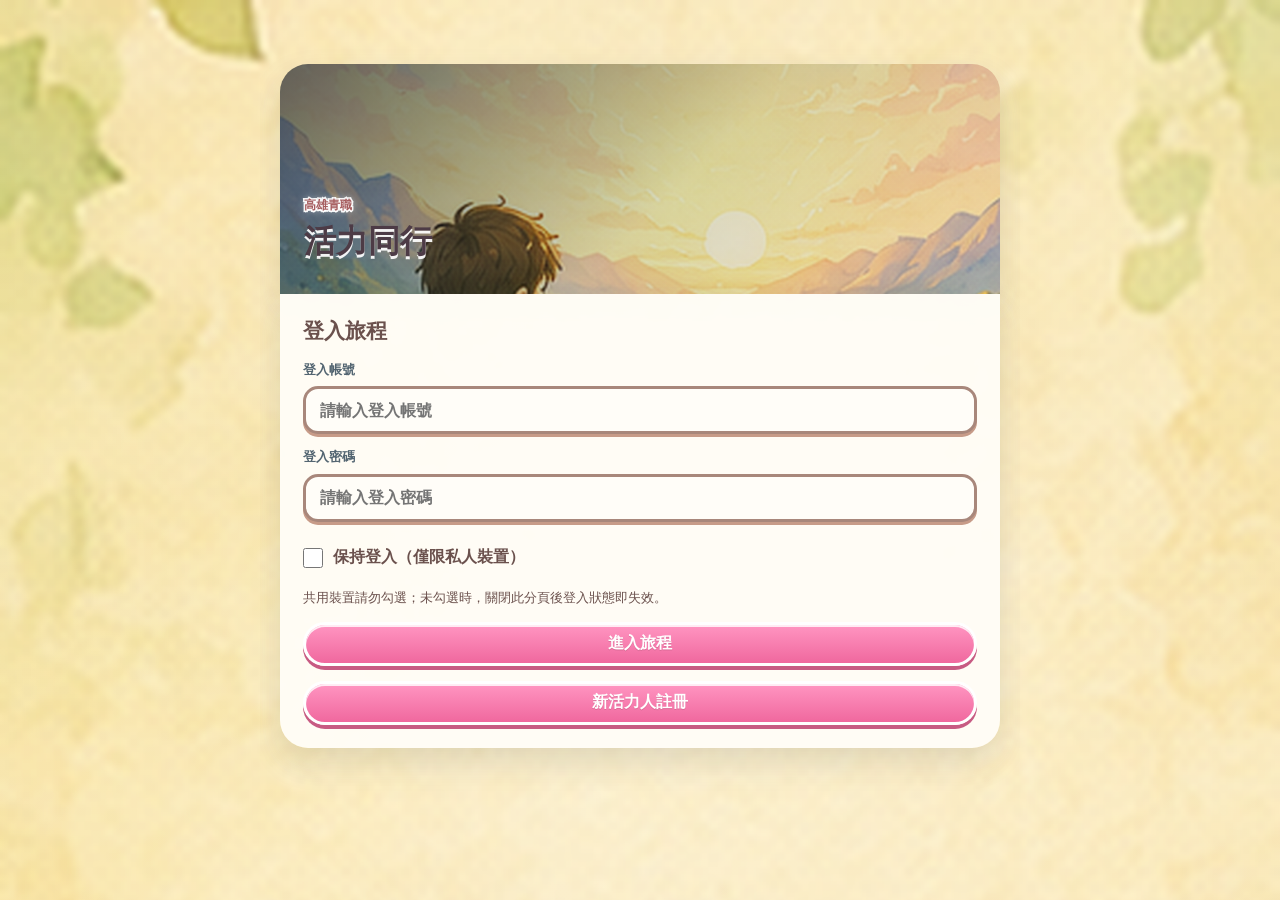
==== commit 588bd495: "Add files via upload" ====
--- a/html/index.html
+++ b/html/index.html
@@ -5,7 +5,7 @@
   <meta name="viewport" content="width=device-width, initial-scale=1, viewport-fit=cover">
   <link rel="icon" type="image/png" href="../UI/app-icon.png">
   <link rel="apple-touch-icon" href="../UI/app-icon.png">
-  <link rel="manifest" href="manifest.webmanifest?v=20260728-v01321-fix12-rc10">
+  <link rel="manifest" href="manifest.webmanifest?v=20260730-v01322-perf1">
 <meta name="apple-mobile-web-app-capable" content="yes">
   <meta name="mobile-web-app-capable" content="yes">
   <meta name="apple-mobile-web-app-status-bar-style" content="default">
@@ -13,7 +13,7 @@
   <meta name="application-name" content="高雄青職｜活力同行">
   <meta name="theme-color" content="#8fd3ff">
   <title>高雄青職｜活力同行</title>
-  <link rel="stylesheet" href="style.css?v=20260728-v01321-fix12-two-stage2">
+  <link rel="stylesheet" href="style.css?v=20260730-v01322-perf1">
 </head>
 <body>
   <div class="app-shell">
@@ -1007,8 +1007,8 @@
     </div>
   </div>
 
-  <script src="runtime-settings.js?v=20260729-v01321-fix12-two-stage7-image-speed1"></script>
-  <script src="server-client.js?v=20260728-v01321-fix12-two-stage2"></script>
-  <script src="script.js?v=20260729-v01321-fix12-two-stage7-image-speed1"></script>
+  <script src="runtime-settings.js?v=20260730-v01322-perf1"></script>
+  <script src="server-client.js?v=20260730-v01322-perf1"></script>
+  <script src="script.js?v=20260730-v01322-perf1"></script>
 </body>
 </html>
--- a/html/style.css
+++ b/html/style.css
@@ -1871,14 +1871,28 @@
     text-align:center;
 }
 
+.loading-actions{
+  display:flex;
+    flex-direction:column;
+    gap:8px;
+    width:100%;
+}
+
 .loading-action-btn{
   border:0;
     border-radius:999px;
+    min-height:44px;
     padding:10px 16px;
     color:#fff;
     background:linear-gradient(180deg,var(--brand),var(--brand-deep));
     font-weight:900;
     box-shadow:0 3px 0 rgba(120,70,55,.24);
+}
+
+.loading-action-btn.is-secondary{
+  color:var(--ink);
+    background:#f6eee8;
+    box-shadow:0 3px 0 rgba(120,70,55,.12);
 }
 
 .spinner{
@@ -3080,12 +3094,12 @@
     --shadow-soft:0 7px 18px rgba(44,56,60,.09);
     --radius:22px;
     --radius-small:15px;
-    --asset-bg-mobile:url("../UI/app-bg-cute-v4.png");
-    --asset-bg-desktop:url("../UI/app-bg-cute-v4.png");
-    --asset-hero-mobile:url("../UI/hero-journey-cute-v4.png");
-    --asset-hero-desktop:url("../UI/hero-journey-cute-v4.png");
-    --asset-journey-mobile:url("../UI/journey-map-cute-v4.png");
-    --asset-journey-desktop:url("../UI/journey-map-cute-v4.png");
+    --asset-bg-mobile:url("../UI/app-bg-mobile.png");
+    --asset-bg-desktop:url("../UI/app-bg-desktop.png");
+    --asset-hero-mobile:url("../UI/hero-journey-bg-mobile.png");
+    --asset-hero-desktop:url("../UI/hero-journey-bg-desktop.png");
+    --asset-journey-mobile:url("../UI/journey-map-bg-mobile.png");
+    --asset-journey-desktop:url("../UI/journey-map-bg-desktop.png");
     --asset-game-camp:url("../UI/board-panel-cute-v4.png");
     --asset-game-panel:url("../UI/quest-panel-cute-v4.png");
     --asset-chest-hero:url("../Chest_Assets/Chest_01.png");
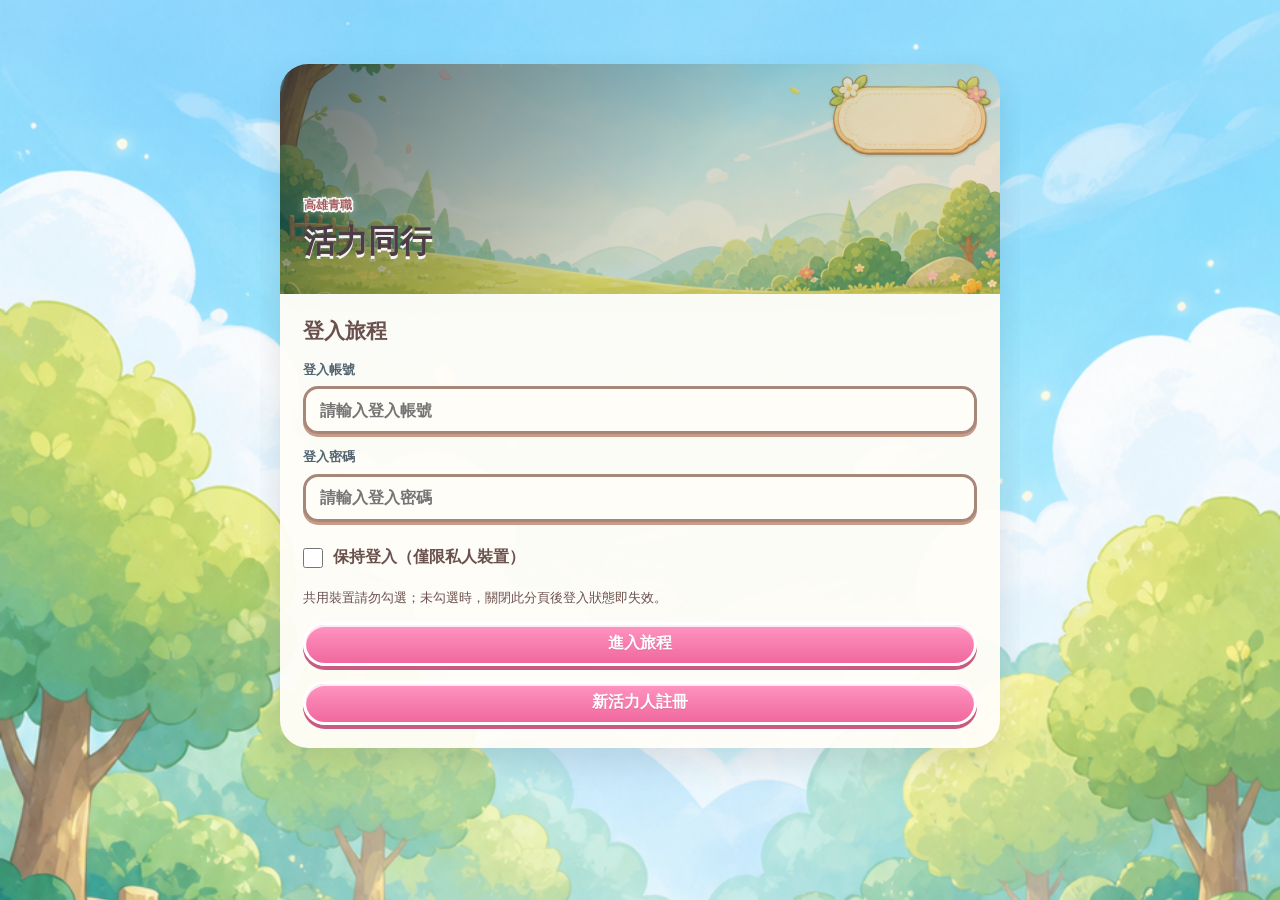
==== commit ecd511b9: "Add files via upload" ====
--- a/html/index.html
+++ b/html/index.html
@@ -3,9 +3,9 @@
 <head>
 <meta charset="UTF-8">
   <meta name="viewport" content="width=device-width, initial-scale=1, viewport-fit=cover">
-  <link rel="icon" type="image/png" href="../UI/app-icon.png">
-  <link rel="apple-touch-icon" href="../UI/app-icon.png">
-  <link rel="manifest" href="manifest.webmanifest?v=20260730-v01322-perf1">
+  <link rel="icon" type="image/png" href="../UI/app-icon.png?v=20260801-v01322-visualfix1">
+  <link rel="apple-touch-icon" href="../UI/app-icon.png?v=20260801-v01322-visualfix1">
+  <link rel="manifest" href="manifest.webmanifest?v=20260801-v01322-visualfix1">
 <meta name="apple-mobile-web-app-capable" content="yes">
   <meta name="mobile-web-app-capable" content="yes">
   <meta name="apple-mobile-web-app-status-bar-style" content="default">
@@ -13,7 +13,7 @@
   <meta name="application-name" content="高雄青職｜活力同行">
   <meta name="theme-color" content="#8fd3ff">
   <title>高雄青職｜活力同行</title>
-  <link rel="stylesheet" href="style.css?v=20260730-v01322-perf1">
+  <link rel="stylesheet" href="style.css?v=20260801-v01322-visualfix1">
 </head>
 <body>
   <div class="app-shell">
@@ -1007,8 +1007,8 @@
     </div>
   </div>
 
-  <script src="runtime-settings.js?v=20260730-v01322-perf1"></script>
-  <script src="server-client.js?v=20260730-v01322-perf1"></script>
-  <script src="script.js?v=20260730-v01322-perf1"></script>
+  <script src="runtime-settings.js?v=20260801-v01322-visualfix1"></script>
+  <script src="server-client.js?v=20260801-v01322-visualfix1"></script>
+  <script src="script.js?v=20260801-v01322-visualfix1"></script>
 </body>
 </html>
--- a/html/style.css
+++ b/html/style.css
@@ -3094,15 +3094,15 @@
     --shadow-soft:0 7px 18px rgba(44,56,60,.09);
     --radius:22px;
     --radius-small:15px;
-    --asset-bg-mobile:url("../UI/app-bg-mobile.png");
-    --asset-bg-desktop:url("../UI/app-bg-desktop.png");
-    --asset-hero-mobile:url("../UI/hero-journey-bg-mobile.png");
-    --asset-hero-desktop:url("../UI/hero-journey-bg-desktop.png");
-    --asset-journey-mobile:url("../UI/journey-map-bg-mobile.png");
-    --asset-journey-desktop:url("../UI/journey-map-bg-desktop.png");
-    --asset-game-camp:url("../UI/board-panel-cute-v4.png");
-    --asset-game-panel:url("../UI/quest-panel-cute-v4.png");
-    --asset-chest-hero:url("../Chest_Assets/Chest_01.png");
+    --asset-bg-mobile:url("../UI/app-bg-cute-v4.png?v=20260801-v01322-visualfix1");
+    --asset-bg-desktop:url("../UI/app-bg-cute-v4.png?v=20260801-v01322-visualfix1");
+    --asset-hero-mobile:url("../UI/hero-journey-cute-v4.png?v=20260801-v01322-visualfix1");
+    --asset-hero-desktop:url("../UI/hero-journey-cute-v4.png?v=20260801-v01322-visualfix1");
+    --asset-journey-mobile:url("../UI/journey-map-cute-v4.png?v=20260801-v01322-visualfix1");
+    --asset-journey-desktop:url("../UI/journey-map-cute-v4.png?v=20260801-v01322-visualfix1");
+    --asset-game-camp:url("../UI/board-panel-cute-v4.png?v=20260801-v01322-visualfix1");
+    --asset-game-panel:url("../UI/quest-panel-cute-v4.png?v=20260801-v01322-visualfix1");
+    --asset-chest-hero:url("../Chest_Assets/Chest_01.png?v=20260801-v01322-visualfix1");
     --cute-ink:#6b514d;
     --cute-line:#a8877b;
     --cute-panel:#fff9ef;
@@ -6533,3 +6533,35 @@
     font-size:15px;
   }
 }
+
+/* Desktop artwork overrides must remain after the mobile-first theme rules. */
+@media (min-width:760px){
+  body{
+    background:var(--asset-bg-desktop) center top / cover fixed no-repeat;
+  }
+
+  #homeView .home-hero-card{
+    background:linear-gradient(90deg,rgba(255,255,255,.16),rgba(255,255,255,.02)),
+        var(--asset-hero-desktop) center / cover no-repeat;
+  }
+
+  .auth-hero{
+    background-image:linear-gradient(135deg,rgba(20,35,43,.66),rgba(20,48,49,.16) 55%,rgba(216,120,80,.18)),
+        var(--asset-hero-desktop);
+  }
+
+  body[data-theme="fresh"] .auth-hero{
+    background-image:linear-gradient(135deg,rgba(27,77,73,.6),rgba(77,159,139,.18) 56%,rgba(217,180,90,.2)),
+        var(--asset-hero-desktop);
+  }
+
+  body[data-theme="night"] .auth-hero{
+    background-image:linear-gradient(135deg,rgba(23,31,55,.78),rgba(47,89,141,.34) 58%,rgba(209,169,74,.2)),
+        var(--asset-hero-desktop);
+  }
+
+  #homeView .journey-map-card{
+    background:linear-gradient(180deg,rgba(255,253,247,.76),rgba(255,236,217,.72)),
+        var(--asset-journey-desktop) center / cover no-repeat;
+  }
+}
